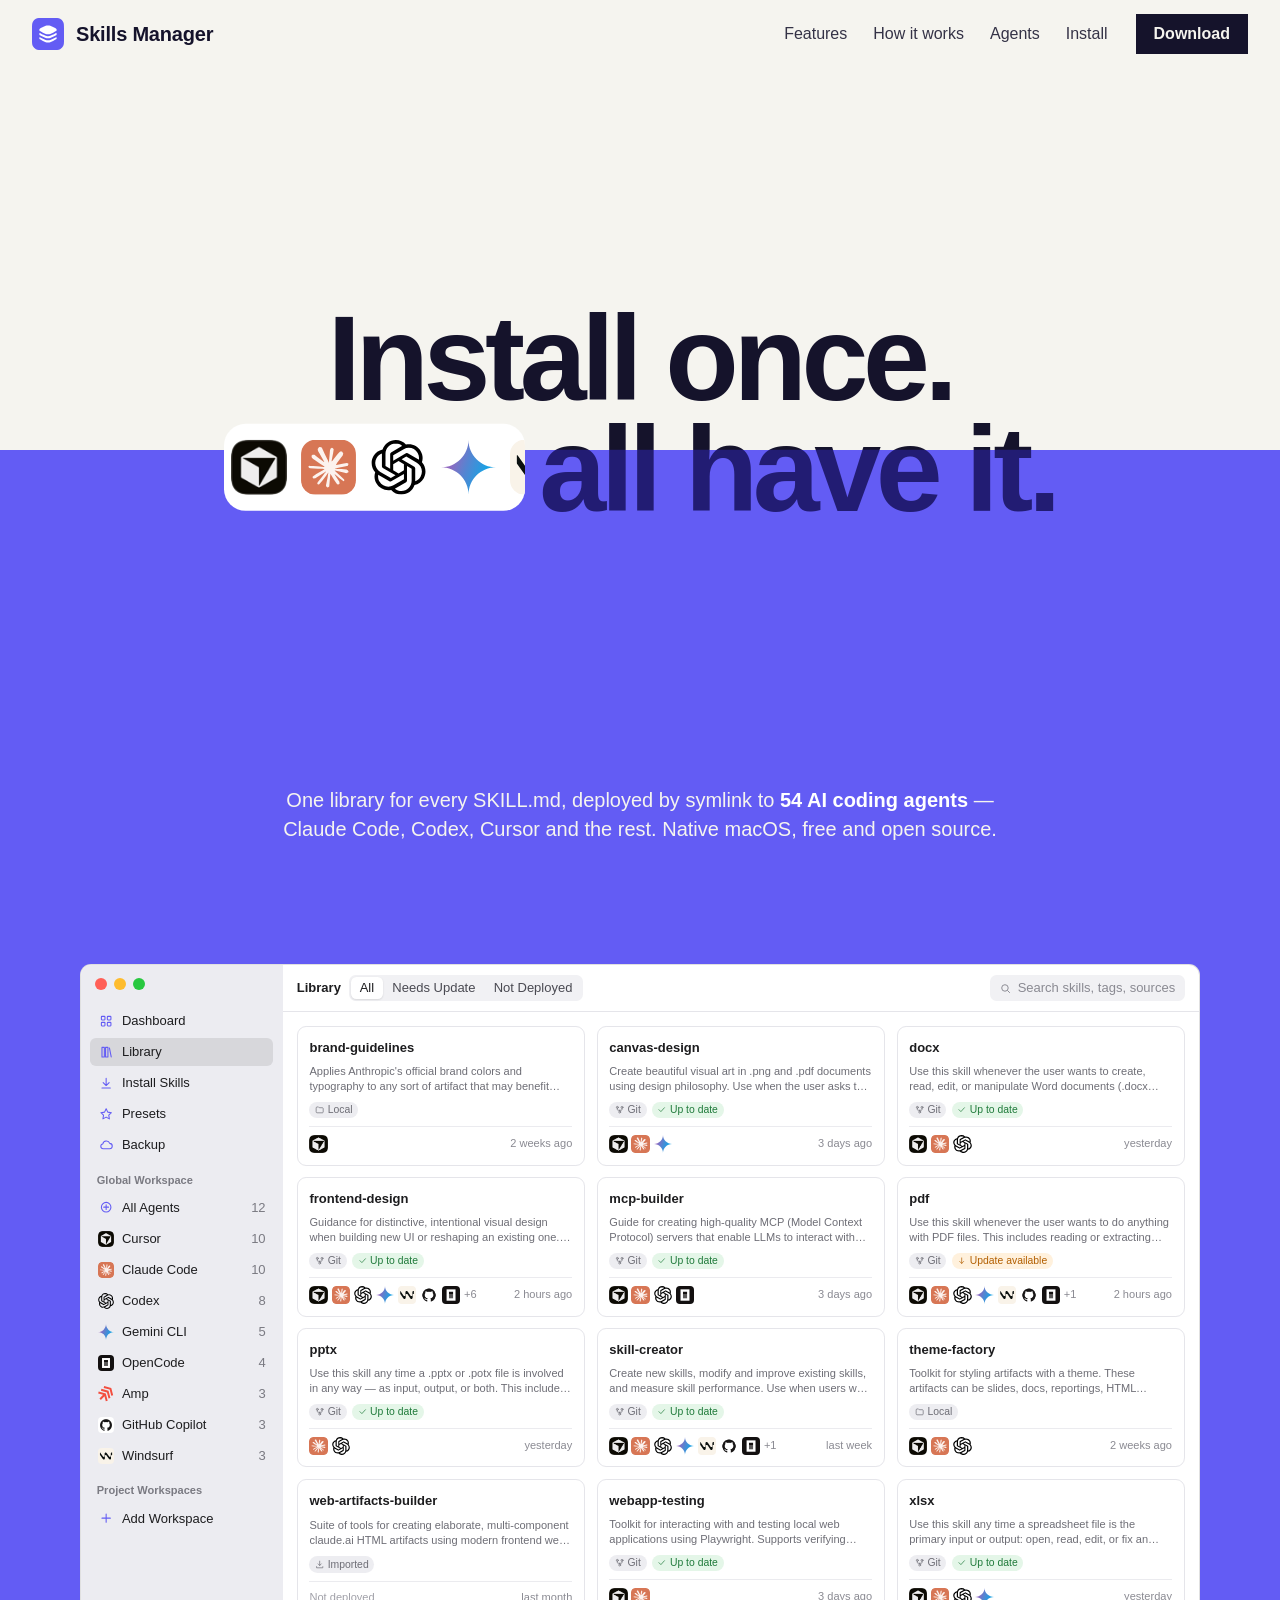
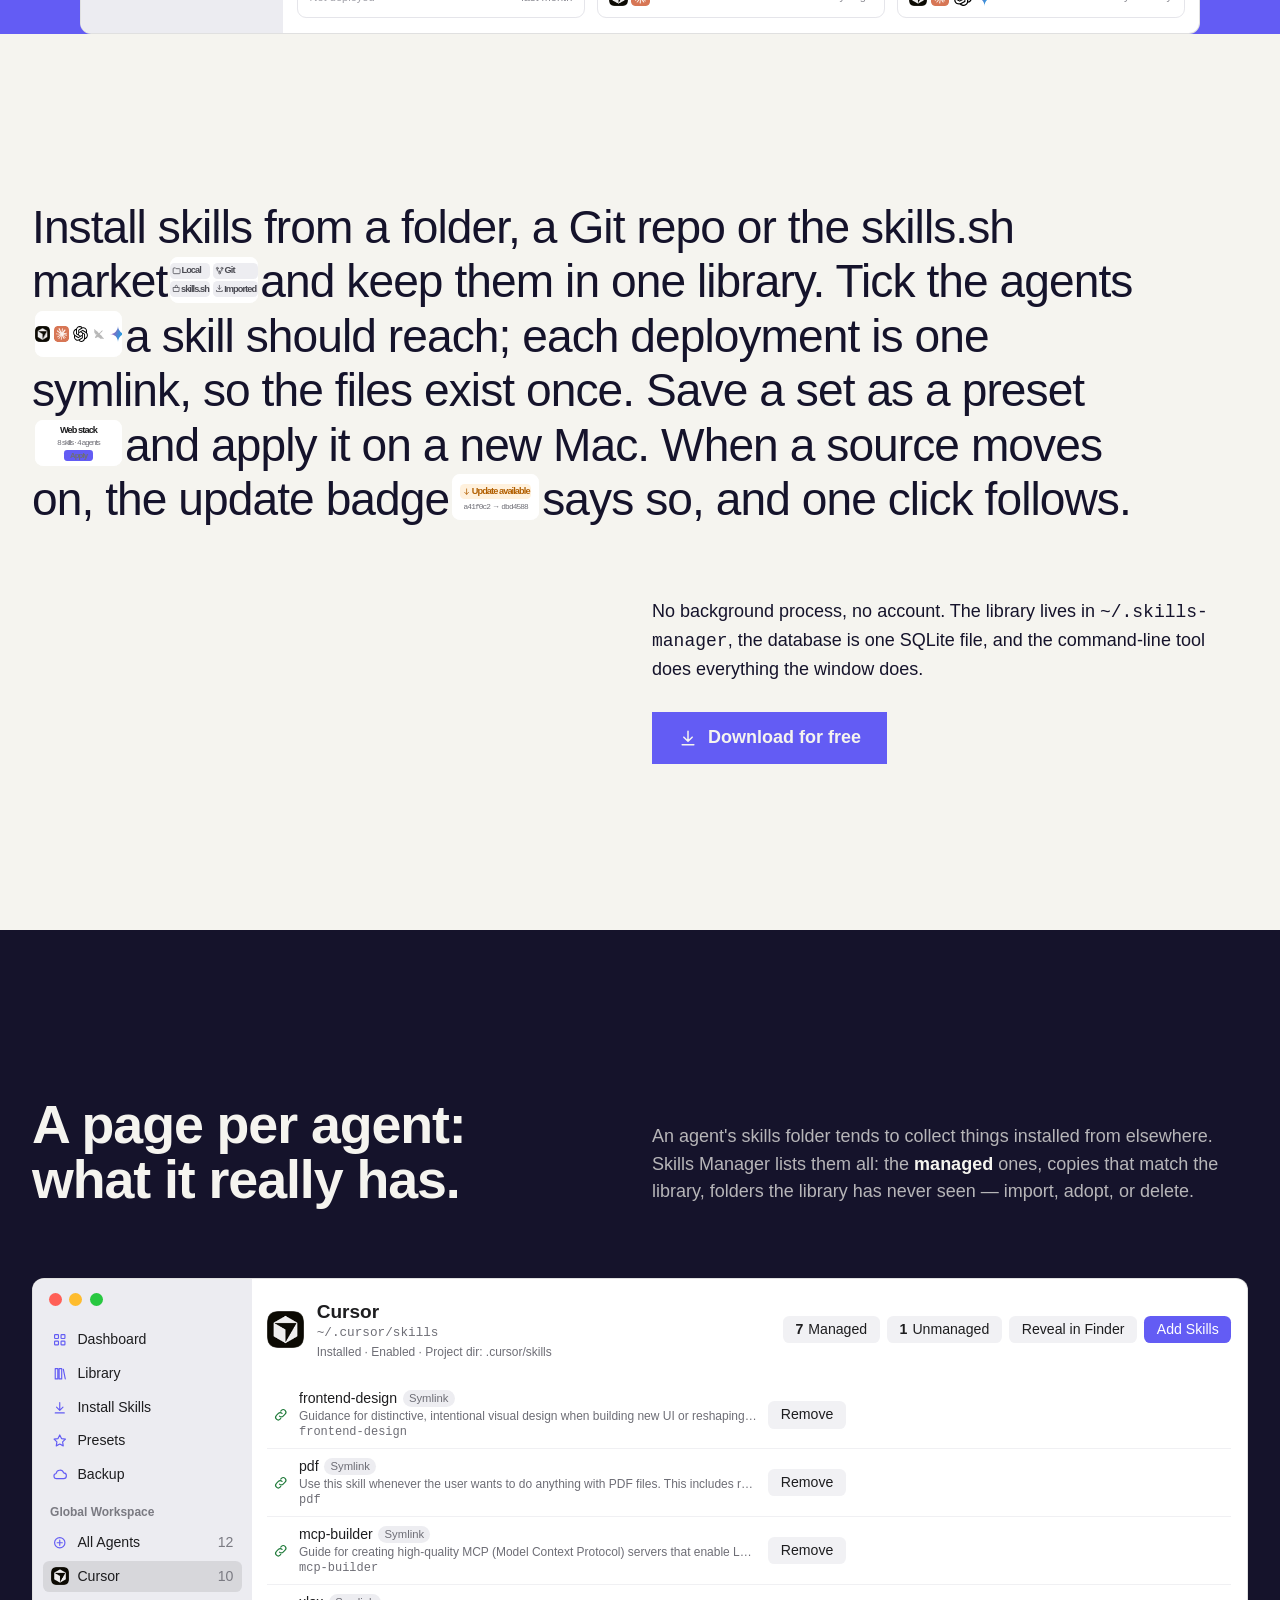
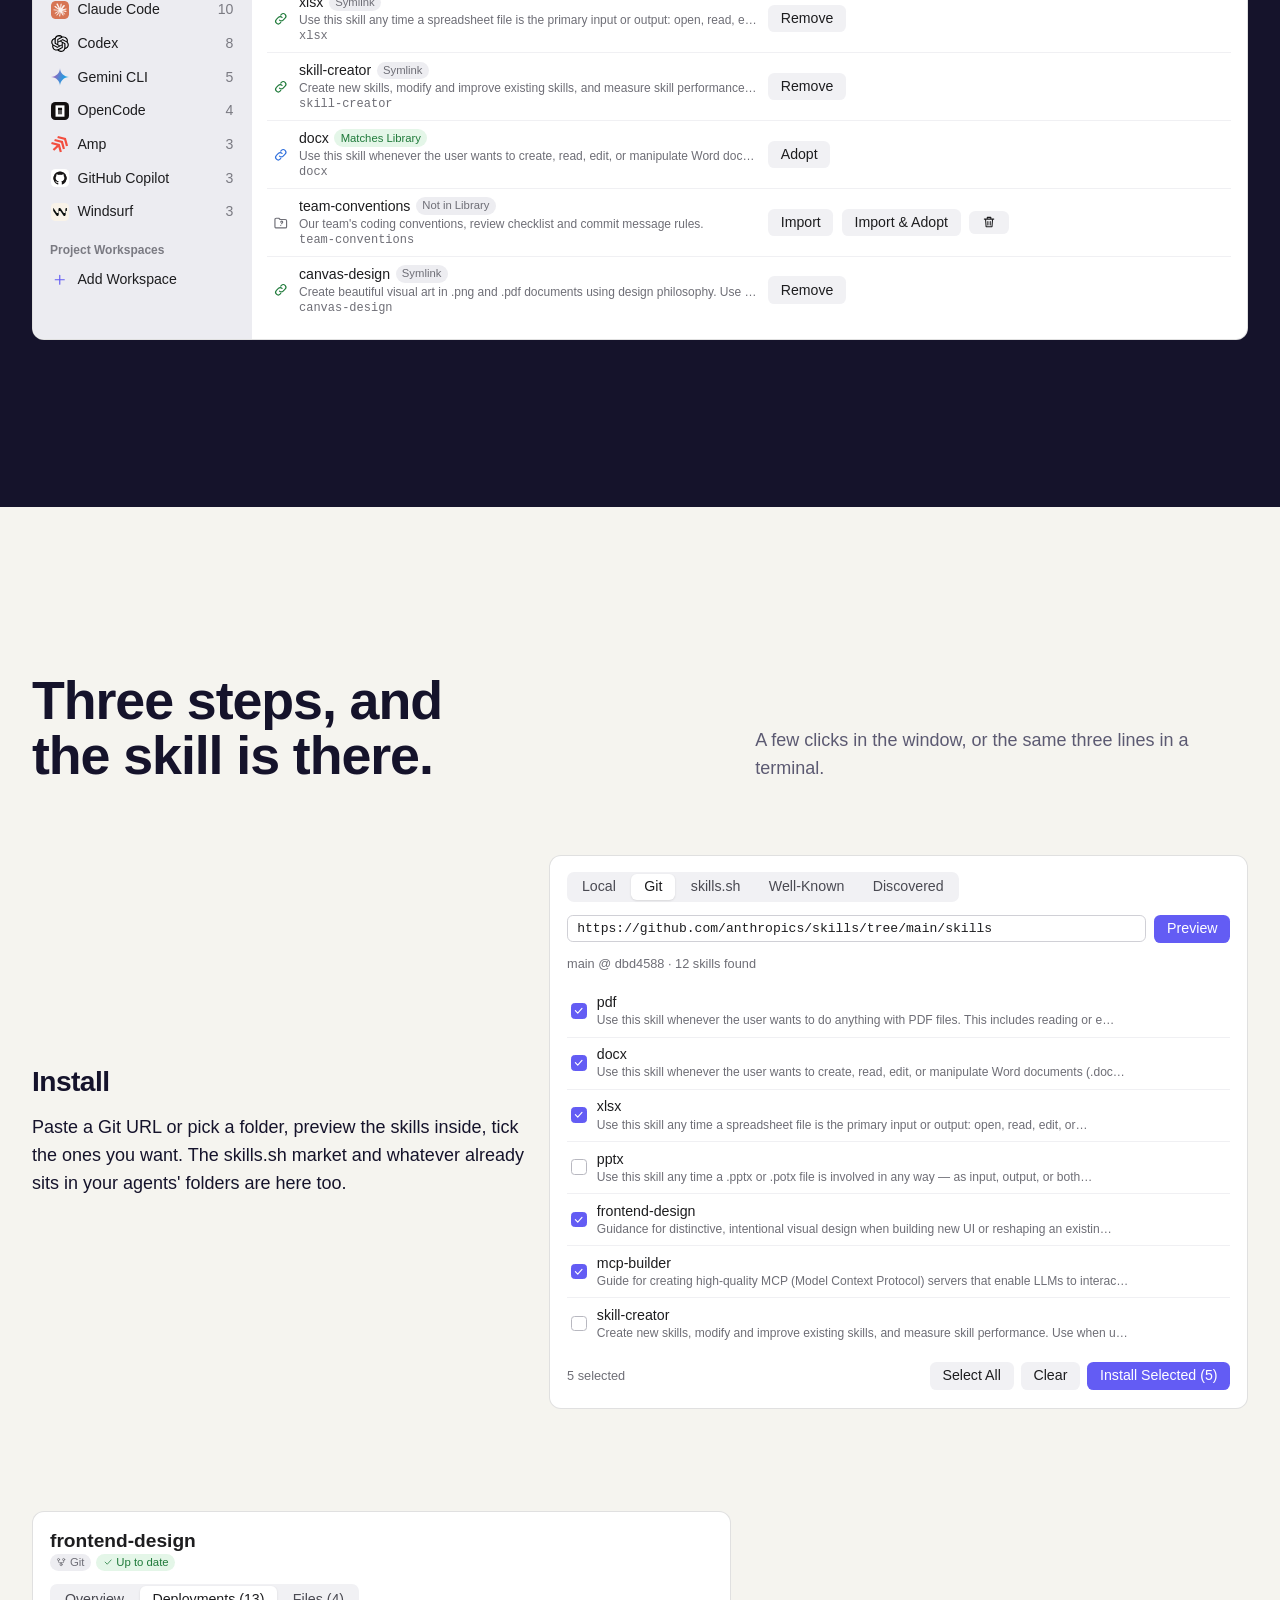
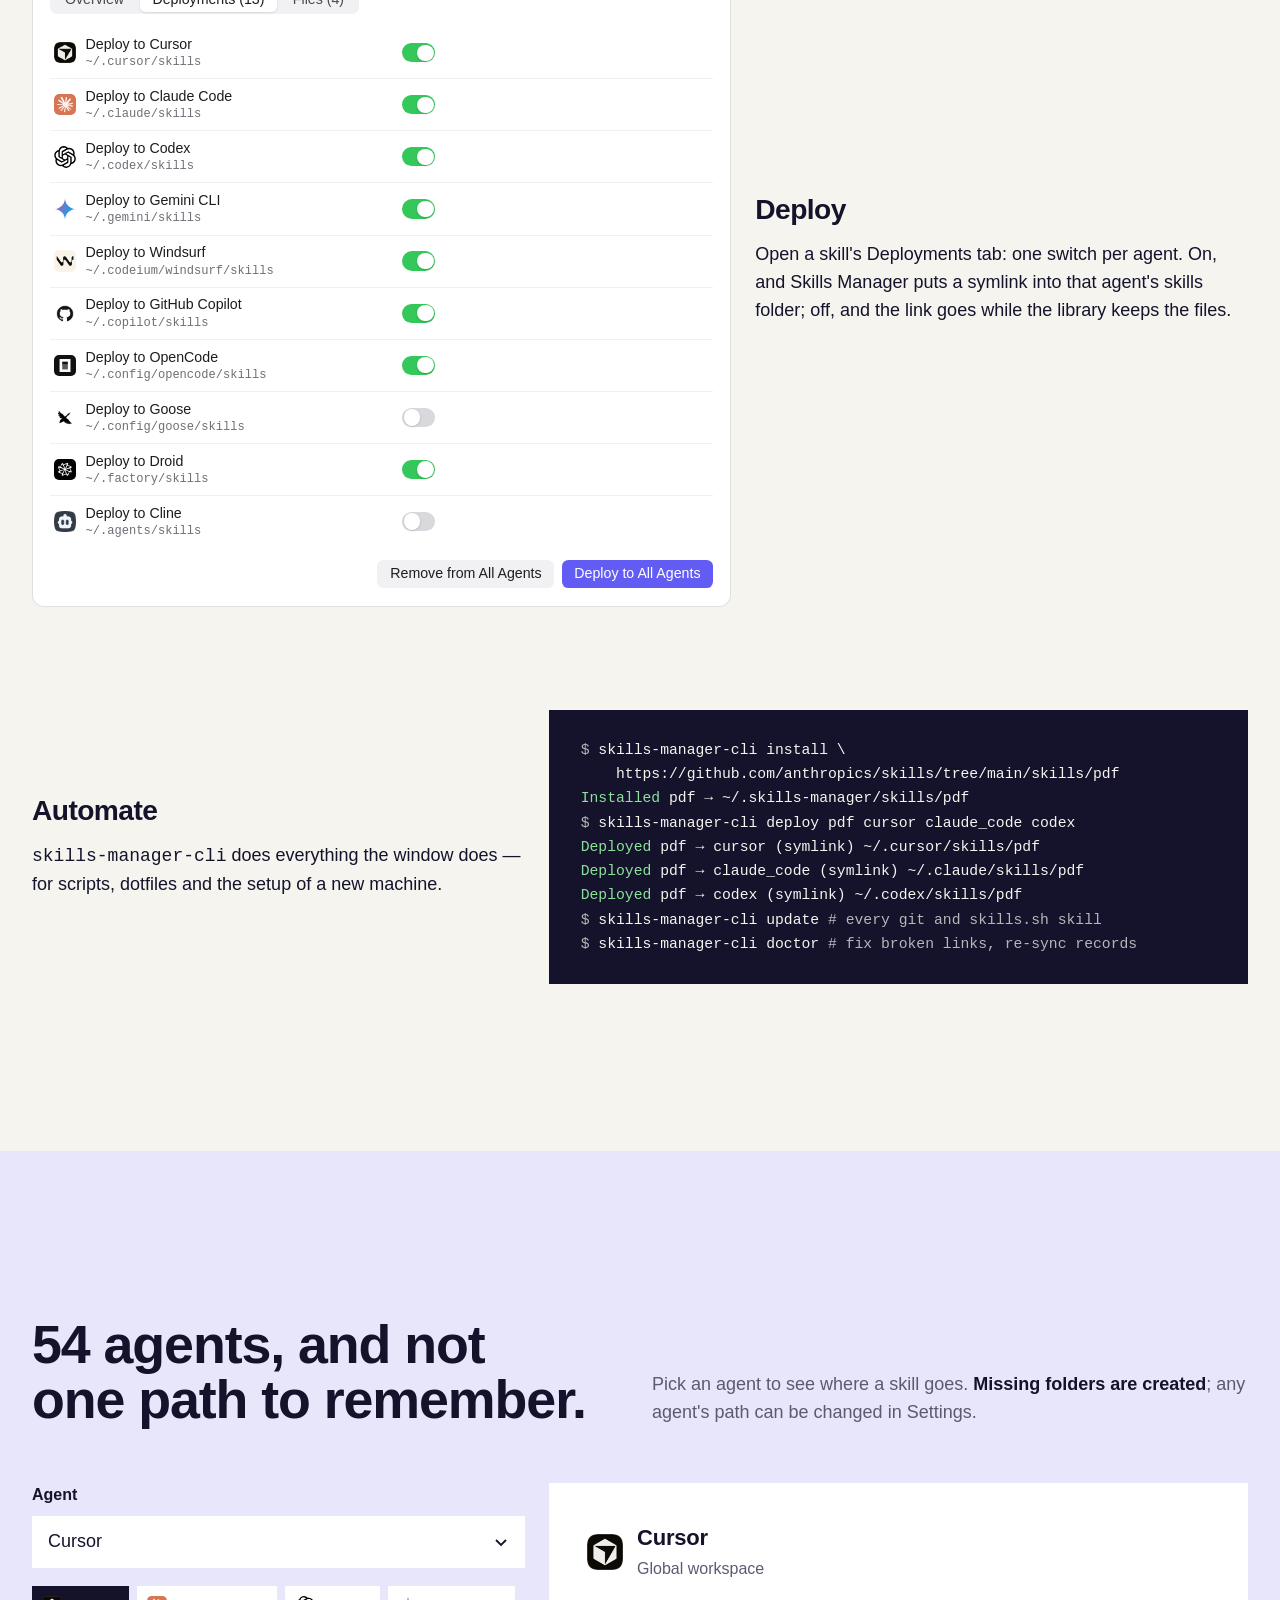
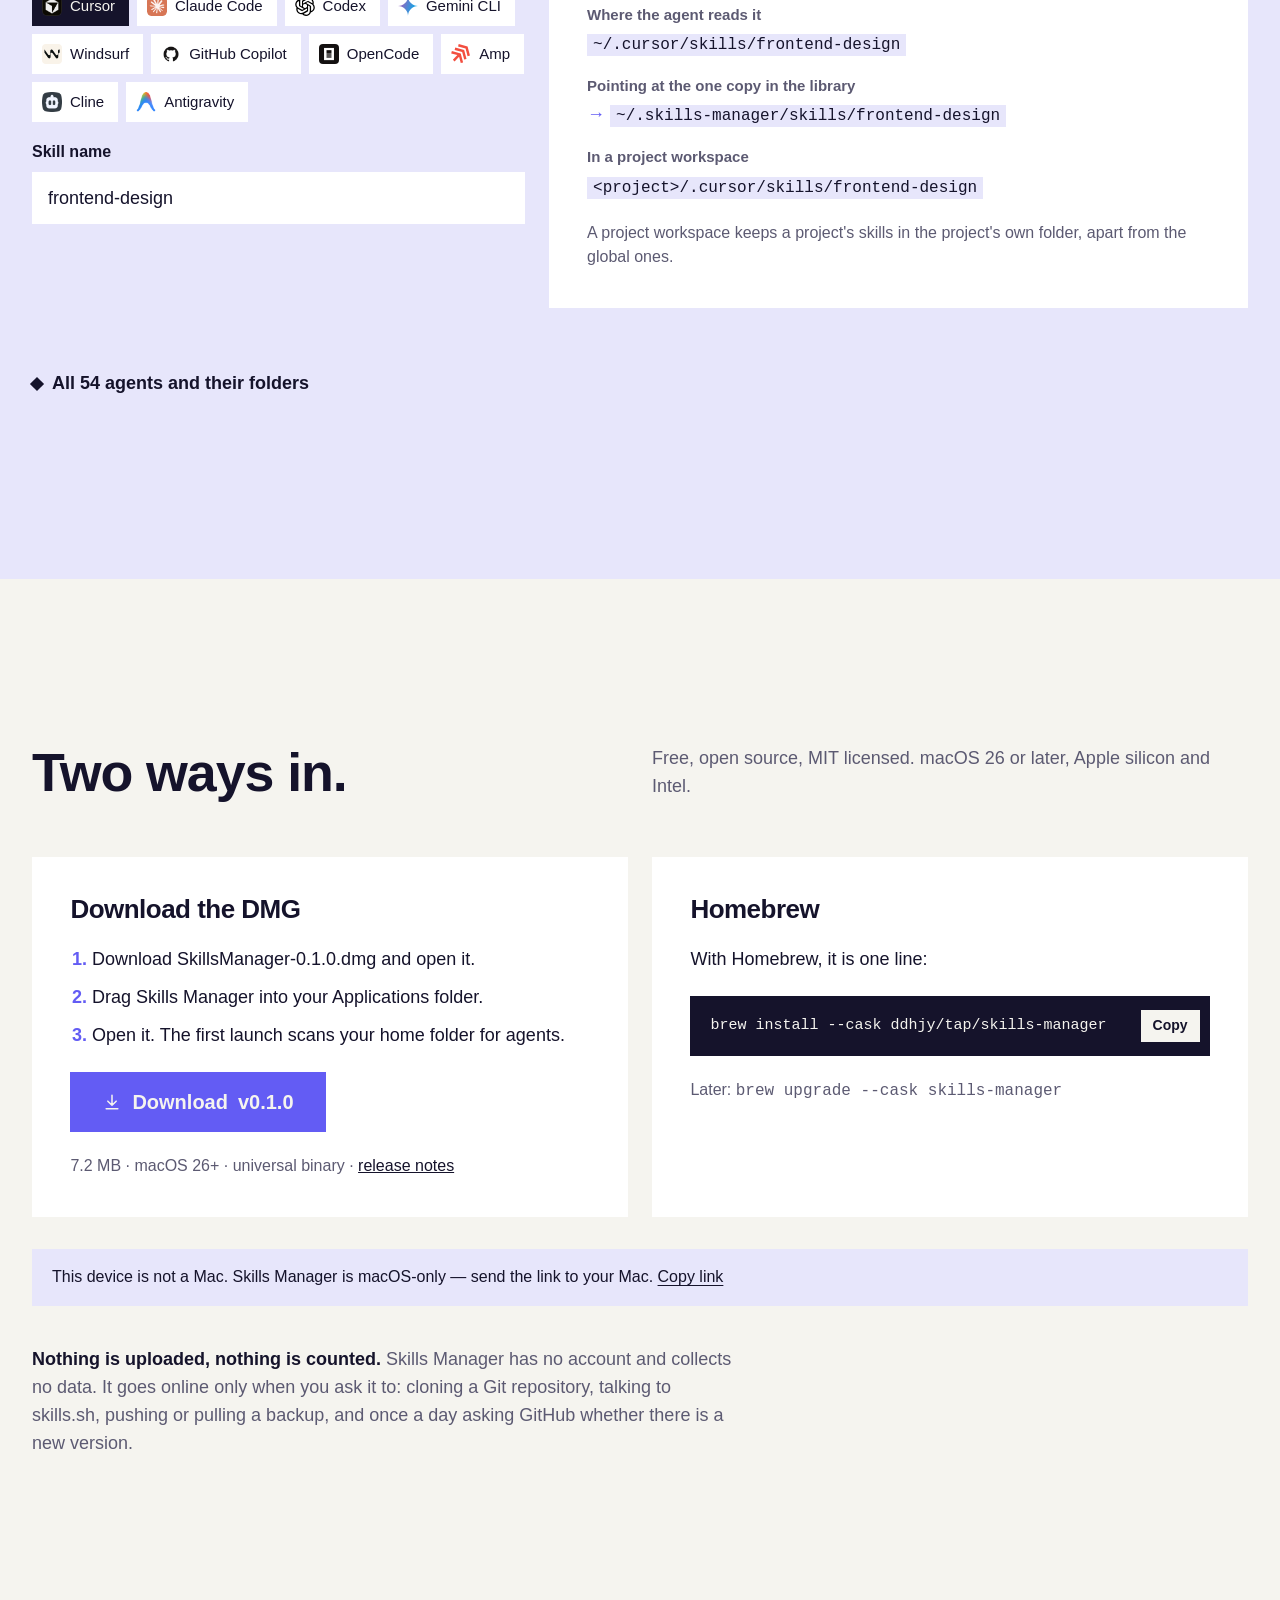
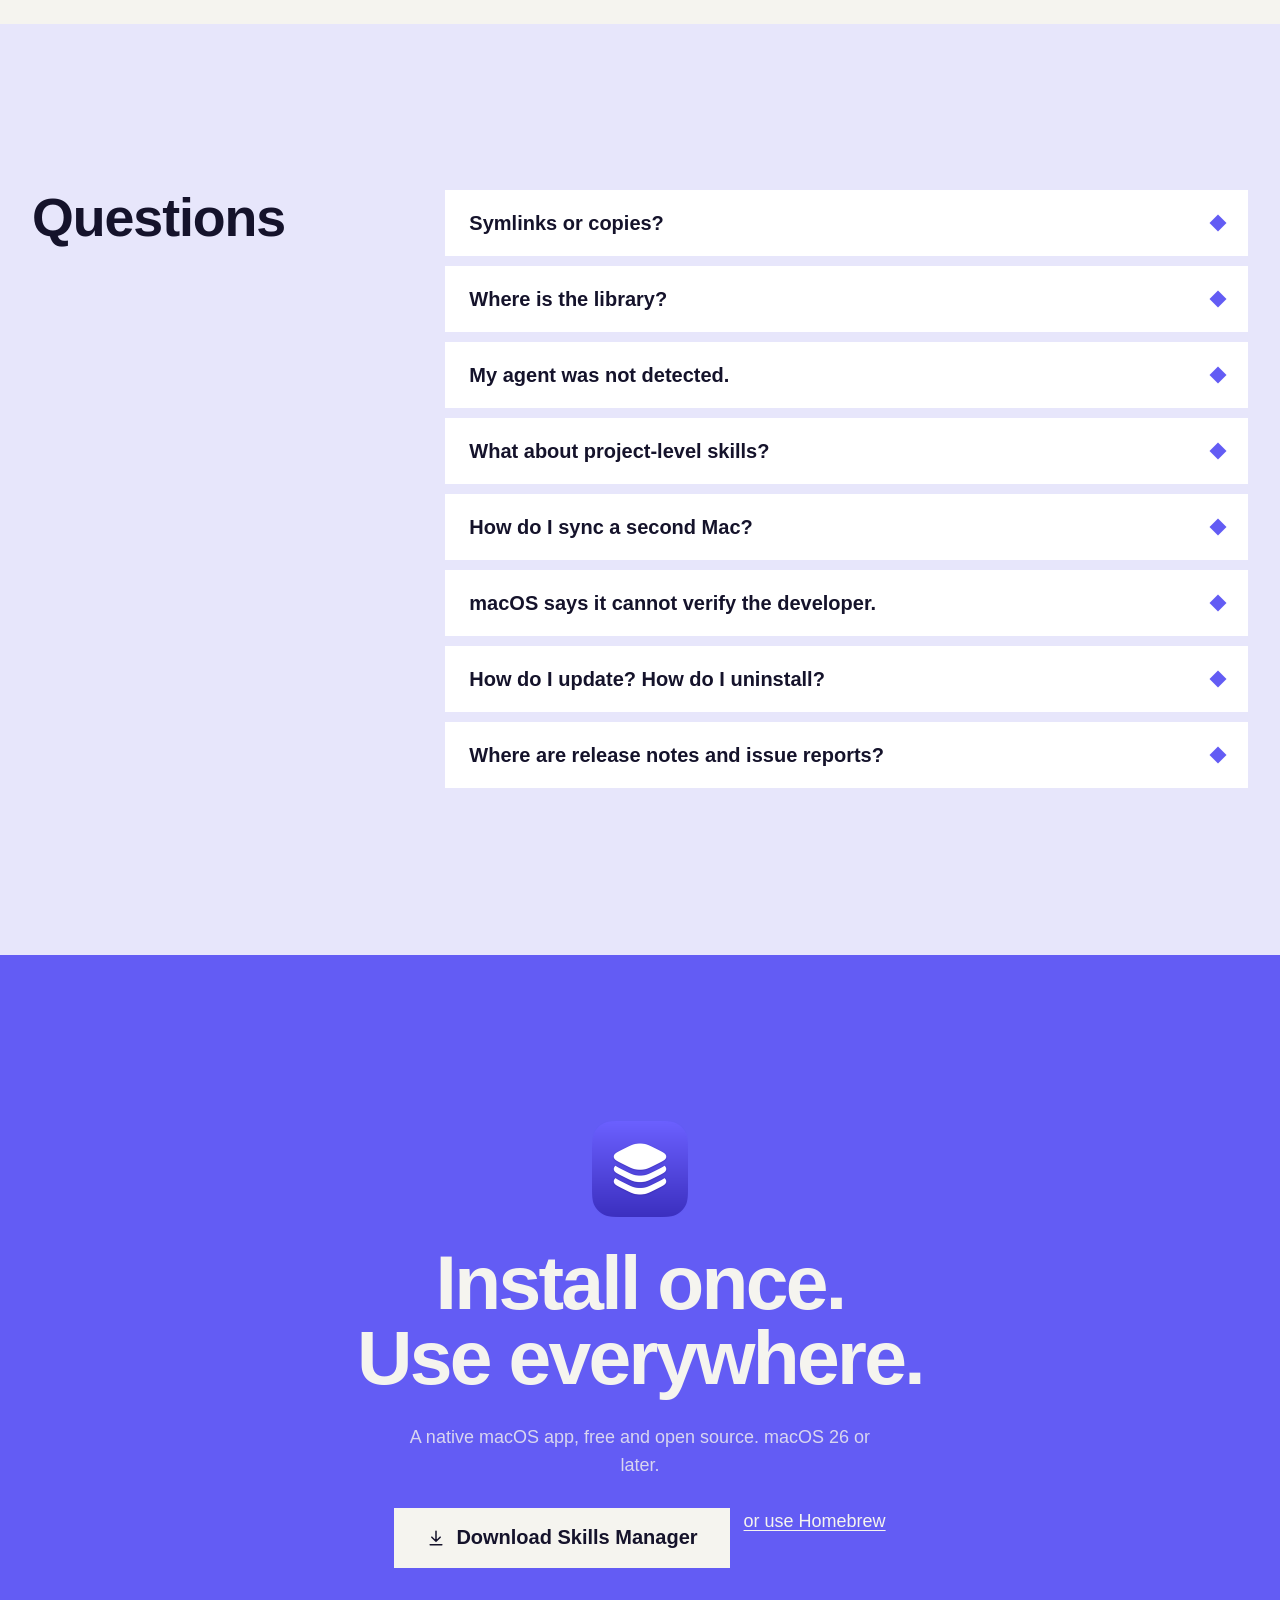
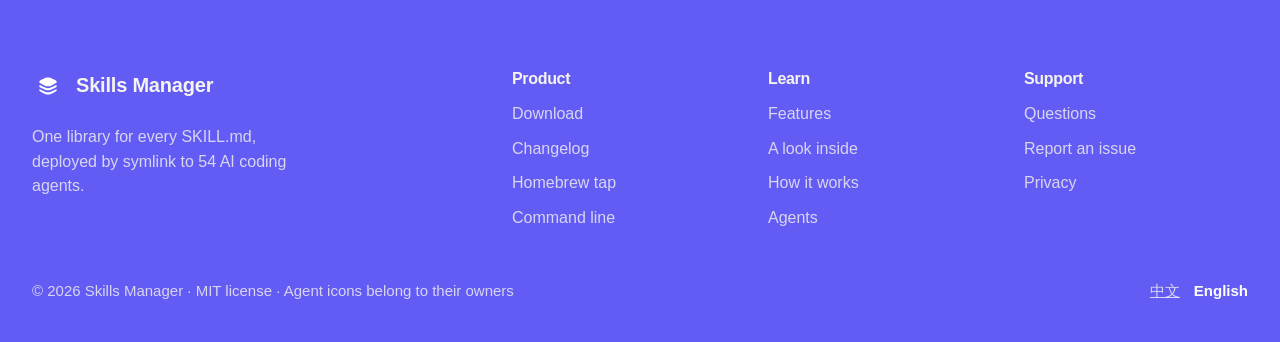
==== en/index.html @ 4b0d8d17 "site: f3d9142b9364 (workflow_run)" ====
<!doctype html>
<html lang="en" class="no-js">
<head>
<meta charset="utf-8">
<meta name="viewport" content="width=device-width, initial-scale=1, viewport-fit=cover">
<title>Skills Manager — Install a skill once, every agent has it · macOS</title>
<meta name="description" content="Skills Manager is a native macOS app that keeps your AI coding agents&#x27; skills (SKILL.md folders) in one library and deploys them by symlink to 54 agents: Claude Code, Codex, Cursor, Gemini CLI and more. Free and open source.">
<meta name="color-scheme" content="light">
<meta name="theme-color" content="#f5f4ef">
<meta name="application-name" content="Skills Manager">
<meta name="apple-mobile-web-app-title" content="Skills Manager">

<link rel="canonical" href="https://skillsmanager.suixinapp.com/en/">
<link rel="alternate" hreflang="zh-Hans" href="https://skillsmanager.suixinapp.com/">
<link rel="alternate" hreflang="en" href="https://skillsmanager.suixinapp.com/en/">
<link rel="alternate" hreflang="x-default" href="https://skillsmanager.suixinapp.com/">

<meta property="og:type" content="website">
<meta property="og:site_name" content="Skills Manager">
<meta property="og:locale" content="en_US">
<meta property="og:locale:alternate" content="zh_CN">
<meta property="og:title" content="Skills Manager — Install a skill once, every agent has it">
<meta property="og:description" content="One library for every SKILL.md, deployed by symlink to 54 AI coding agents. Native macOS, free and open source.">
<meta property="og:url" content="https://skillsmanager.suixinapp.com/en/">
<meta property="og:image" content="https://skillsmanager.suixinapp.com/assets/img/og-en.png">
<meta property="og:image:width" content="1200">
<meta property="og:image:height" content="630">
<meta property="og:image:alt" content="Skills Manager: the headline “Install once. All have it.” across a paper field and a violet field, with a row of agent icons set into the sentence">
<meta name="twitter:card" content="summary_large_image">
<meta name="twitter:title" content="Skills Manager — Install a skill once, every agent has it">
<meta name="twitter:description" content="One library for every SKILL.md, deployed by symlink to 54 AI coding agents. Native macOS, free and open source.">
<meta name="twitter:image" content="https://skillsmanager.suixinapp.com/assets/img/og-en.png">

<link rel="icon" href="../assets/img/favicon.svg" type="image/svg+xml">
<link rel="icon" href="../assets/img/favicon-32.png" type="image/png" sizes="32x32">
<link rel="apple-touch-icon" href="../assets/img/apple-touch-icon.png">
<link rel="manifest" href="../site.webmanifest">

<link rel="preload" href="../assets/img/brand.svg" as="image" type="image/svg+xml">
<link rel="preconnect" href="https://api.github.com" crossorigin>
<link rel="stylesheet" href="../assets/site.css">
<script src="../assets/lang.js"></script>
<script src="../assets/site.js" defer></script>
<script type="application/ld+json">
{
  "@context": "https://schema.org",
  "@type": "SoftwareApplication",
  "name": "Skills Manager",
  "operatingSystem": "macOS 26",
  "applicationCategory": "DeveloperApplication",
  "description": "A native macOS app that keeps AI coding agents' skills (SKILL.md folders) in one library and deploys them by symlink to 54 agents, including Claude Code, Codex, Cursor and Gemini CLI.",
  "softwareVersion": "0.1.0",
  "downloadUrl": "https://github.com/ddhjy/skills-manager-releases/releases/latest",
  "releaseNotes": "https://github.com/ddhjy/skills-manager-releases/releases",
  "offers": {
    "@type": "Offer",
    "price": "0",
    "priceCurrency": "USD"
  },
  "inLanguage": [
    "zh-Hans",
    "en"
  ],
  "image": "https://skillsmanager.suixinapp.com/assets/img/icon-512.png",
  "url": "https://skillsmanager.suixinapp.com/en/"
}
</script>
</head>
<body>
<a class="skip" href="#main">Skip to content</a>

<header class="site-header">
  <div class="container nav-bar">
    <a class="brand" href="./" aria-label="Skills Manager home">
      <img src="../assets/img/brand.svg" width="32" height="32" alt="" decoding="async">
      <span>Skills Manager</span>
    </a>
    <nav class="nav-links" id="nav" aria-label="Page navigation">
      <a href="#features">Features</a><a href="#how">How it works</a><a href="#agents">Agents</a><a href="#install">Install</a>
    </nav>
    <div class="nav-actions">
      <a class="btn btn-sm" href="#install">Download</a>
      <button class="nav-toggle" type="button" aria-expanded="false" aria-controls="nav" aria-label="Open menu">Menu</button>
    </div>
  </div>
</header>

<main id="main">
<section class="hero" aria-labelledby="hero-title">
  <div class="field field-top" data-field="paper"></div>
  <div class="field field-bottom" data-field="violet"></div>
  <div class="hero-title">
    <h1 id="hero-title"><span class="line">Install once.</span><span class="line"><span class="slot" role="img" aria-label="Your agents"><span class="marquee" aria-hidden="true"><span class="track"><span class="tile"><img src="../assets/img/agents/cursor.png" alt="" loading="lazy" decoding="async"></span><span class="tile"><img src="../assets/img/agents/claude_code.svg" alt="" loading="lazy" decoding="async"></span><span class="tile"><img src="../assets/img/agents/codex.svg" alt="" loading="lazy" decoding="async"></span><span class="tile"><img src="../assets/img/agents/gemini_cli.svg" alt="" loading="lazy" decoding="async"></span><span class="tile"><img src="../assets/img/agents/windsurf.svg" alt="" loading="lazy" decoding="async"></span><span class="tile"><img src="../assets/img/agents/github_copilot.png" alt="" loading="lazy" decoding="async"></span><span class="tile"><img src="../assets/img/agents/opencode.png" alt="" loading="lazy" decoding="async"></span><span class="tile"><img src="../assets/img/agents/amp.svg" alt="" loading="lazy" decoding="async"></span><span class="tile"><img src="../assets/img/agents/cline.png" alt="" loading="lazy" decoding="async"></span><span class="tile"><img src="../assets/img/agents/antigravity.png" alt="" loading="lazy" decoding="async"></span><span class="tile"><img src="../assets/img/agents/kilo_code.svg" alt="" loading="lazy" decoding="async"></span><span class="tile"><img src="../assets/img/agents/roo_code.svg" alt="" loading="lazy" decoding="async"></span><span class="tile"><img src="../assets/img/agents/goose.png" alt="" loading="lazy" decoding="async"></span><span class="tile"><img src="../assets/img/agents/droid.svg" alt="" loading="lazy" decoding="async"></span><span class="tile"><img src="../assets/img/agents/warp.svg" alt="" loading="lazy" decoding="async"></span><span class="tile"><img src="../assets/img/agents/trae.svg" alt="" loading="lazy" decoding="async"></span><span class="tile"><img src="../assets/img/agents/kiro.svg" alt="" loading="lazy" decoding="async"></span><span class="tile"><img src="../assets/img/agents/qwen_code.png" alt="" loading="lazy" decoding="async"></span><span class="tile"><img src="../assets/img/agents/zencoder.png" alt="" loading="lazy" decoding="async"></span><span class="tile"><img src="../assets/img/agents/augment.svg" alt="" loading="lazy" decoding="async"></span><span class="tile"><img src="../assets/img/agents/continue.png" alt="" loading="lazy" decoding="async"></span><span class="tile"><img src="../assets/img/agents/junie.png" alt="" loading="lazy" decoding="async"></span><span class="tile"><img src="../assets/img/agents/openhands.png" alt="" loading="lazy" decoding="async"></span><span class="tile"><img src="../assets/img/agents/crush.png" alt="" loading="lazy" decoding="async"></span></span><span class="track"><span class="tile"><img src="../assets/img/agents/cursor.png" alt="" loading="lazy" decoding="async"></span><span class="tile"><img src="../assets/img/agents/claude_code.svg" alt="" loading="lazy" decoding="async"></span><span class="tile"><img src="../assets/img/agents/codex.svg" alt="" loading="lazy" decoding="async"></span><span class="tile"><img src="../assets/img/agents/gemini_cli.svg" alt="" loading="lazy" decoding="async"></span><span class="tile"><img src="../assets/img/agents/windsurf.svg" alt="" loading="lazy" decoding="async"></span><span class="tile"><img src="../assets/img/agents/github_copilot.png" alt="" loading="lazy" decoding="async"></span><span class="tile"><img src="../assets/img/agents/opencode.png" alt="" loading="lazy" decoding="async"></span><span class="tile"><img src="../assets/img/agents/amp.svg" alt="" loading="lazy" decoding="async"></span><span class="tile"><img src="../assets/img/agents/cline.png" alt="" loading="lazy" decoding="async"></span><span class="tile"><img src="../assets/img/agents/antigravity.png" alt="" loading="lazy" decoding="async"></span><span class="tile"><img src="../assets/img/agents/kilo_code.svg" alt="" loading="lazy" decoding="async"></span><span class="tile"><img src="../assets/img/agents/roo_code.svg" alt="" loading="lazy" decoding="async"></span><span class="tile"><img src="../assets/img/agents/goose.png" alt="" loading="lazy" decoding="async"></span><span class="tile"><img src="../assets/img/agents/droid.svg" alt="" loading="lazy" decoding="async"></span><span class="tile"><img src="../assets/img/agents/warp.svg" alt="" loading="lazy" decoding="async"></span><span class="tile"><img src="../assets/img/agents/trae.svg" alt="" loading="lazy" decoding="async"></span><span class="tile"><img src="../assets/img/agents/kiro.svg" alt="" loading="lazy" decoding="async"></span><span class="tile"><img src="../assets/img/agents/qwen_code.png" alt="" loading="lazy" decoding="async"></span><span class="tile"><img src="../assets/img/agents/zencoder.png" alt="" loading="lazy" decoding="async"></span><span class="tile"><img src="../assets/img/agents/augment.svg" alt="" loading="lazy" decoding="async"></span><span class="tile"><img src="../assets/img/agents/continue.png" alt="" loading="lazy" decoding="async"></span><span class="tile"><img src="../assets/img/agents/junie.png" alt="" loading="lazy" decoding="async"></span><span class="tile"><img src="../assets/img/agents/openhands.png" alt="" loading="lazy" decoding="async"></span><span class="tile"><img src="../assets/img/agents/crush.png" alt="" loading="lazy" decoding="async"></span></span></span></span>all have it.</span></h1>
  </div>
  <p class="hero-sub">One library for every SKILL.md, deployed by symlink to <strong>54 AI coding agents</strong> — Claude Code, Codex, Cursor and the rest. Native macOS, free and open source.</p>
</section>

<div class="stage" data-field="violet">
  <figure class="beat reveal"><div class="ui"><div class="win" data-ui role="img" aria-label="The Skills Manager main window: Dashboard, Library, Install, Presets, Backup and each agent down the left; skill cards on the right, each saying where the skill came from and which agents it is deployed to"><div class="side"><div class="lights"><i></i><i></i><i></i></div><div class="row"><span class="sym"><svg viewBox="0 0 24 24" aria-hidden="true"><rect x="4" y="4" width="6" height="6" rx="1"/><rect x="14" y="4" width="6" height="6" rx="1"/><rect x="4" y="14" width="6" height="6" rx="1"/><rect x="14" y="14" width="6" height="6" rx="1"/></svg></span>Dashboard</div><div class="row sel"><span class="sym"><svg viewBox="0 0 24 24" aria-hidden="true"><path d="M5 4h4v16H5zM11 4h4v16h-4zM17.5 5l3 15"/></svg></span>Library</div><div class="row"><span class="sym"><svg viewBox="0 0 24 24" aria-hidden="true"><path d="M12 4v12m-5-5 5 5 5-5M5 20h14"/></svg></span>Install Skills</div><div class="row"><span class="sym"><svg viewBox="0 0 24 24" aria-hidden="true"><path d="m12 3 2.7 5.6 6.1.9-4.4 4.3 1 6.1L12 17l-5.4 2.9 1-6.1-4.4-4.3 6.1-.9z"/></svg></span>Presets</div><div class="row"><span class="sym"><svg viewBox="0 0 24 24" aria-hidden="true"><path d="M7 18a4 4 0 0 1-.6-7.95A6 6 0 0 1 18 9a4.5 4.5 0 0 1-.5 9z"/></svg></span>Backup</div><div class="side-head">Global Workspace</div><div class="row"><span class="sym"><svg viewBox="0 0 24 24" aria-hidden="true"><circle cx="12" cy="12" r="8"/><path d="M8 12h8M12 8v8"/></svg></span>All Agents<span class="n">12</span></div><div class="row"><img src="../assets/img/agents/cursor.png" alt="" loading="lazy" decoding="async">Cursor<span class="n">10</span></div><div class="row"><img src="../assets/img/agents/claude_code.svg" alt="" loading="lazy" decoding="async">Claude Code<span class="n">10</span></div><div class="row"><img src="../assets/img/agents/codex.svg" alt="" loading="lazy" decoding="async">Codex<span class="n">8</span></div><div class="row"><img src="../assets/img/agents/gemini_cli.svg" alt="" loading="lazy" decoding="async">Gemini CLI<span class="n">5</span></div><div class="row"><img src="../assets/img/agents/opencode.png" alt="" loading="lazy" decoding="async">OpenCode<span class="n">4</span></div><div class="row"><img src="../assets/img/agents/amp.svg" alt="" loading="lazy" decoding="async">Amp<span class="n">3</span></div><div class="row"><img src="../assets/img/agents/github_copilot.png" alt="" loading="lazy" decoding="async">GitHub Copilot<span class="n">3</span></div><div class="row"><img src="../assets/img/agents/windsurf.svg" alt="" loading="lazy" decoding="async">Windsurf<span class="n">3</span></div><div class="side-head">Project Workspaces</div><div class="row"><span class="sym"><svg viewBox="0 0 24 24" aria-hidden="true"><path d="M12 5v14M5 12h14"/></svg></span>Add Workspace</div></div><div class="main"><div class="toolbar"><span class="title">Library</span><span class="seg"><span class=on>All</span><span>Needs Update</span><span>Not Deployed</span></span><span class="search"><svg viewBox="0 0 24 24" aria-hidden="true"><circle cx="11" cy="11" r="6"/><path d="m20 20-4.5-4.5"/></svg>Search skills, tags, sources</span></div><div class="content"><div class="cards"><div class="card"><div class="name">brand-guidelines</div><div class="desc">Applies Anthropic&#x27;s official brand colors and typography to any sort of artifact that may benefit from having Anthropic&#x27;s look-and-feel.</div><div class="badges"><span class="badge"><svg viewBox="0 0 24 24" aria-hidden="true"><path d="M3 7a2 2 0 0 1 2-2h4l2 2h8a2 2 0 0 1 2 2v9a2 2 0 0 1-2 2H5a2 2 0 0 1-2-2z"/></svg>Local</span></div><div class="hr"></div><div class="deployed"><img src="../assets/img/agents/cursor.png" alt="" loading="lazy" decoding="async"><span class="when">2 weeks ago</span></div></div><div class="card"><div class="name">canvas-design</div><div class="desc">Create beautiful visual art in .png and .pdf documents using design philosophy. Use when the user asks to create a poster, piece of art, design, or other static piece.</div><div class="badges"><span class="badge"><svg viewBox="0 0 24 24" aria-hidden="true"><circle cx="6" cy="6" r="2.5"/><circle cx="18" cy="6" r="2.5"/><circle cx="12" cy="18" r="2.5"/><path d="M6 8.5v3a2 2 0 0 0 2 2h8a2 2 0 0 0 2-2v-3M12 13.5v2"/></svg>Git</span><span class="badge ok"><svg viewBox="0 0 24 24" aria-hidden="true"><path d="m5 12 5 5 9-10"/></svg>Up to date</span></div><div class="hr"></div><div class="deployed"><img src="../assets/img/agents/cursor.png" alt="" loading="lazy" decoding="async"><img src="../assets/img/agents/claude_code.svg" alt="" loading="lazy" decoding="async"><img src="../assets/img/agents/gemini_cli.svg" alt="" loading="lazy" decoding="async"><span class="when">3 days ago</span></div></div><div class="card"><div class="name">docx</div><div class="desc">Use this skill whenever the user wants to create, read, edit, or manipulate Word documents (.docx files) or Word templates (.dotx files).</div><div class="badges"><span class="badge"><svg viewBox="0 0 24 24" aria-hidden="true"><circle cx="6" cy="6" r="2.5"/><circle cx="18" cy="6" r="2.5"/><circle cx="12" cy="18" r="2.5"/><path d="M6 8.5v3a2 2 0 0 0 2 2h8a2 2 0 0 0 2-2v-3M12 13.5v2"/></svg>Git</span><span class="badge ok"><svg viewBox="0 0 24 24" aria-hidden="true"><path d="m5 12 5 5 9-10"/></svg>Up to date</span></div><div class="hr"></div><div class="deployed"><img src="../assets/img/agents/cursor.png" alt="" loading="lazy" decoding="async"><img src="../assets/img/agents/claude_code.svg" alt="" loading="lazy" decoding="async"><img src="../assets/img/agents/codex.svg" alt="" loading="lazy" decoding="async"><span class="when">yesterday</span></div></div><div class="card"><div class="name">frontend-design</div><div class="desc">Guidance for distinctive, intentional visual design when building new UI or reshaping an existing one. Helps with aesthetic direction, typography, and making choices that don&#x27;t read as templated defaults.</div><div class="badges"><span class="badge"><svg viewBox="0 0 24 24" aria-hidden="true"><circle cx="6" cy="6" r="2.5"/><circle cx="18" cy="6" r="2.5"/><circle cx="12" cy="18" r="2.5"/><path d="M6 8.5v3a2 2 0 0 0 2 2h8a2 2 0 0 0 2-2v-3M12 13.5v2"/></svg>Git</span><span class="badge ok"><svg viewBox="0 0 24 24" aria-hidden="true"><path d="m5 12 5 5 9-10"/></svg>Up to date</span></div><div class="hr"></div><div class="deployed"><img src="../assets/img/agents/cursor.png" alt="" loading="lazy" decoding="async"><img src="../assets/img/agents/claude_code.svg" alt="" loading="lazy" decoding="async"><img src="../assets/img/agents/codex.svg" alt="" loading="lazy" decoding="async"><img src="../assets/img/agents/gemini_cli.svg" alt="" loading="lazy" decoding="async"><img src="../assets/img/agents/windsurf.svg" alt="" loading="lazy" decoding="async"><img src="../assets/img/agents/github_copilot.png" alt="" loading="lazy" decoding="async"><img src="../assets/img/agents/opencode.png" alt="" loading="lazy" decoding="async"><span class="more">+6</span><span class="when">2 hours ago</span></div></div><div class="card"><div class="name">mcp-builder</div><div class="desc">Guide for creating high-quality MCP (Model Context Protocol) servers that enable LLMs to interact with external services through well-designed tools.</div><div class="badges"><span class="badge"><svg viewBox="0 0 24 24" aria-hidden="true"><circle cx="6" cy="6" r="2.5"/><circle cx="18" cy="6" r="2.5"/><circle cx="12" cy="18" r="2.5"/><path d="M6 8.5v3a2 2 0 0 0 2 2h8a2 2 0 0 0 2-2v-3M12 13.5v2"/></svg>Git</span><span class="badge ok"><svg viewBox="0 0 24 24" aria-hidden="true"><path d="m5 12 5 5 9-10"/></svg>Up to date</span></div><div class="hr"></div><div class="deployed"><img src="../assets/img/agents/cursor.png" alt="" loading="lazy" decoding="async"><img src="../assets/img/agents/claude_code.svg" alt="" loading="lazy" decoding="async"><img src="../assets/img/agents/codex.svg" alt="" loading="lazy" decoding="async"><img src="../assets/img/agents/opencode.png" alt="" loading="lazy" decoding="async"><span class="when">3 days ago</span></div></div><div class="card"><div class="name">pdf</div><div class="desc">Use this skill whenever the user wants to do anything with PDF files. This includes reading or extracting text/tables from PDFs, combining or merging multiple PDFs into one, splitting PDFs apart, rotating pages, adding watermarks…</div><div class="badges"><span class="badge"><svg viewBox="0 0 24 24" aria-hidden="true"><circle cx="6" cy="6" r="2.5"/><circle cx="18" cy="6" r="2.5"/><circle cx="12" cy="18" r="2.5"/><path d="M6 8.5v3a2 2 0 0 0 2 2h8a2 2 0 0 0 2-2v-3M12 13.5v2"/></svg>Git</span><span class="badge up"><svg viewBox="0 0 24 24" aria-hidden="true"><path d="M12 5v14m-5-5 5 5 5-5"/></svg>Update available</span></div><div class="hr"></div><div class="deployed"><img src="../assets/img/agents/cursor.png" alt="" loading="lazy" decoding="async"><img src="../assets/img/agents/claude_code.svg" alt="" loading="lazy" decoding="async"><img src="../assets/img/agents/codex.svg" alt="" loading="lazy" decoding="async"><img src="../assets/img/agents/gemini_cli.svg" alt="" loading="lazy" decoding="async"><img src="../assets/img/agents/windsurf.svg" alt="" loading="lazy" decoding="async"><img src="../assets/img/agents/github_copilot.png" alt="" loading="lazy" decoding="async"><img src="../assets/img/agents/opencode.png" alt="" loading="lazy" decoding="async"><span class="more">+1</span><span class="when">2 hours ago</span></div></div><div class="card"><div class="name">pptx</div><div class="desc">Use this skill any time a .pptx or .potx file is involved in any way — as input, output, or both. This includes creating slide decks, pitch decks, or presentations.</div><div class="badges"><span class="badge"><svg viewBox="0 0 24 24" aria-hidden="true"><circle cx="6" cy="6" r="2.5"/><circle cx="18" cy="6" r="2.5"/><circle cx="12" cy="18" r="2.5"/><path d="M6 8.5v3a2 2 0 0 0 2 2h8a2 2 0 0 0 2-2v-3M12 13.5v2"/></svg>Git</span><span class="badge ok"><svg viewBox="0 0 24 24" aria-hidden="true"><path d="m5 12 5 5 9-10"/></svg>Up to date</span></div><div class="hr"></div><div class="deployed"><img src="../assets/img/agents/claude_code.svg" alt="" loading="lazy" decoding="async"><img src="../assets/img/agents/codex.svg" alt="" loading="lazy" decoding="async"><span class="when">yesterday</span></div></div><div class="card"><div class="name">skill-creator</div><div class="desc">Create new skills, modify and improve existing skills, and measure skill performance. Use when users want to create a skill from scratch, edit, or optimize an existing skill.</div><div class="badges"><span class="badge"><svg viewBox="0 0 24 24" aria-hidden="true"><circle cx="6" cy="6" r="2.5"/><circle cx="18" cy="6" r="2.5"/><circle cx="12" cy="18" r="2.5"/><path d="M6 8.5v3a2 2 0 0 0 2 2h8a2 2 0 0 0 2-2v-3M12 13.5v2"/></svg>Git</span><span class="badge ok"><svg viewBox="0 0 24 24" aria-hidden="true"><path d="m5 12 5 5 9-10"/></svg>Up to date</span></div><div class="hr"></div><div class="deployed"><img src="../assets/img/agents/cursor.png" alt="" loading="lazy" decoding="async"><img src="../assets/img/agents/claude_code.svg" alt="" loading="lazy" decoding="async"><img src="../assets/img/agents/codex.svg" alt="" loading="lazy" decoding="async"><img src="../assets/img/agents/gemini_cli.svg" alt="" loading="lazy" decoding="async"><img src="../assets/img/agents/windsurf.svg" alt="" loading="lazy" decoding="async"><img src="../assets/img/agents/github_copilot.png" alt="" loading="lazy" decoding="async"><img src="../assets/img/agents/opencode.png" alt="" loading="lazy" decoding="async"><span class="more">+1</span><span class="when">last week</span></div></div><div class="card"><div class="name">theme-factory</div><div class="desc">Toolkit for styling artifacts with a theme. These artifacts can be slides, docs, reportings, HTML landing pages, etc. There are 10 pre-set themes with colors/fonts.</div><div class="badges"><span class="badge"><svg viewBox="0 0 24 24" aria-hidden="true"><path d="M3 7a2 2 0 0 1 2-2h4l2 2h8a2 2 0 0 1 2 2v9a2 2 0 0 1-2 2H5a2 2 0 0 1-2-2z"/></svg>Local</span></div><div class="hr"></div><div class="deployed"><img src="../assets/img/agents/cursor.png" alt="" loading="lazy" decoding="async"><img src="../assets/img/agents/claude_code.svg" alt="" loading="lazy" decoding="async"><img src="../assets/img/agents/codex.svg" alt="" loading="lazy" decoding="async"><span class="when">2 weeks ago</span></div></div><div class="card"><div class="name">web-artifacts-builder</div><div class="desc">Suite of tools for creating elaborate, multi-component claude.ai HTML artifacts using modern frontend web technologies (React, Tailwind CSS, shadcn/ui).</div><div class="badges"><span class="badge"><svg viewBox="0 0 24 24" aria-hidden="true"><path d="M12 3v11m-4-4 4 4 4-4M4 17v3h16v-3"/></svg>Imported</span></div><div class="hr"></div><div class="deployed"><span class="none">Not deployed</span><span class="when">last month</span></div></div><div class="card"><div class="name">webapp-testing</div><div class="desc">Toolkit for interacting with and testing local web applications using Playwright. Supports verifying frontend functionality, debugging UI behavior, capturing browser screenshots.</div><div class="badges"><span class="badge"><svg viewBox="0 0 24 24" aria-hidden="true"><circle cx="6" cy="6" r="2.5"/><circle cx="18" cy="6" r="2.5"/><circle cx="12" cy="18" r="2.5"/><path d="M6 8.5v3a2 2 0 0 0 2 2h8a2 2 0 0 0 2-2v-3M12 13.5v2"/></svg>Git</span><span class="badge ok"><svg viewBox="0 0 24 24" aria-hidden="true"><path d="m5 12 5 5 9-10"/></svg>Up to date</span></div><div class="hr"></div><div class="deployed"><img src="../assets/img/agents/cursor.png" alt="" loading="lazy" decoding="async"><img src="../assets/img/agents/claude_code.svg" alt="" loading="lazy" decoding="async"><span class="when">3 days ago</span></div></div><div class="card"><div class="name">xlsx</div><div class="desc">Use this skill any time a spreadsheet file is the primary input or output: open, read, edit, or fix an existing .xlsx, .xlsm, .xltx, .csv, or .tsv file.</div><div class="badges"><span class="badge"><svg viewBox="0 0 24 24" aria-hidden="true"><circle cx="6" cy="6" r="2.5"/><circle cx="18" cy="6" r="2.5"/><circle cx="12" cy="18" r="2.5"/><path d="M6 8.5v3a2 2 0 0 0 2 2h8a2 2 0 0 0 2-2v-3M12 13.5v2"/></svg>Git</span><span class="badge ok"><svg viewBox="0 0 24 24" aria-hidden="true"><path d="m5 12 5 5 9-10"/></svg>Up to date</span></div><div class="hr"></div><div class="deployed"><img src="../assets/img/agents/cursor.png" alt="" loading="lazy" decoding="async"><img src="../assets/img/agents/claude_code.svg" alt="" loading="lazy" decoding="async"><img src="../assets/img/agents/codex.svg" alt="" loading="lazy" decoding="async"><img src="../assets/img/agents/gemini_cli.svg" alt="" loading="lazy" decoding="async"><span class="when">yesterday</span></div></div></div></div></div></div></div></figure>
</div>

<section id="features" class="section features grid" data-field="paper">
  <h2 class="sr-only">What it does</h2>
  <p class="statement">Install skills from a folder, a Git repo or the skills.sh market<span class="pslot"><span class="frag" data-ui role="img" aria-label="Source badges: Local, Git, skills.sh, Imported"><span class="srcs"><span class="mini"><svg viewBox="0 0 24 24" aria-hidden="true"><path d="M3 7a2 2 0 0 1 2-2h4l2 2h8a2 2 0 0 1 2 2v9a2 2 0 0 1-2 2H5a2 2 0 0 1-2-2z"/></svg>Local</span><span class="mini"><svg viewBox="0 0 24 24" aria-hidden="true"><circle cx="6" cy="6" r="2.5"/><circle cx="18" cy="6" r="2.5"/><circle cx="12" cy="18" r="2.5"/><path d="M6 8.5v3a2 2 0 0 0 2 2h8a2 2 0 0 0 2-2v-3M12 13.5v2"/></svg>Git</span><span class="mini"><svg viewBox="0 0 24 24" aria-hidden="true"><path d="M4 9h16l-1 11H5zM9 9V6a3 3 0 0 1 6 0v3"/></svg>skills.sh</span><span class="mini"><svg viewBox="0 0 24 24" aria-hidden="true"><path d="M12 3v11m-4-4 4 4 4-4M4 17v3h16v-3"/></svg>Imported</span></span></span></span>and keep them in one library. Tick the agents<span class="pslot"><span class="frag" data-ui role="img" aria-label="A row of agent icons, some lit and some dimmed"><span class="ics"><img src="../assets/img/agents/cursor.png" alt="" loading="lazy" decoding="async"><img src="../assets/img/agents/claude_code.svg" alt="" loading="lazy" decoding="async"><img src="../assets/img/agents/codex.svg" alt="" loading="lazy" decoding="async"><img src="../assets/img/agents/goose.png" alt="" class="off" loading="lazy" decoding="async"><img src="../assets/img/agents/gemini_cli.svg" alt="" loading="lazy" decoding="async"><img src="../assets/img/agents/cline.png" alt="" class="off" loading="lazy" decoding="async"></span></span></span>a skill should reach; each deployment is one symlink, so the files exist once. Save a set as a preset<span class="pslot"><span class="frag" data-ui role="img" aria-label="A preset with its Apply button"><span class="preset"><b>Web stack</b><span>8 skills · 4 agents</span><span class="pb">Apply</span></span></span></span>and apply it on a new Mac. When a source moves on, the update badge<span class="pslot"><span class="frag" data-ui role="img" aria-label="The “Update available” badge and two revisions"><span class="updates"><span class="mini up"><svg viewBox="0 0 24 24" aria-hidden="true"><path d="M12 5v14m-5-5 5 5 5-5"/></svg>Update available</span><span class="ver">a41f0c2 → dbd4588</span></span></span></span>says so, and one click follows.</p>
  <div class="features-foot">
    <p>No background process, no account. The library lives in <code>~/.skills-manager</code>, the database is one SQLite file, and the command-line tool does everything the window does.</p>
    <a class="btn btn-violet" href="#install"><svg viewBox="0 0 24 24" aria-hidden="true" class="i"><path d="M12 4v12m-5-5 5 5 5-5M5 20h14"/></svg>Download for free</a>
  </div>
</section>

<section id="showcase" class="section showcase grid on-ink" data-field="ink">
  <h2>A page per agent: what it really has.</h2>
  <div class="lede"><p>An agent's skills folder tends to collect things installed from elsewhere. Skills Manager lists them all: the <strong>managed</strong> ones, copies that match the library, folders the library has never seen — import, adopt, or delete.</p></div>
  <figure class="proof reveal"><div class="ui"><div class="win" data-ui role="img" aria-label="Cursor&#x27;s page in Skills Manager: the Cursor icon, the path ~/.cursor/skills and managed / unmanaged counts at the top; one skill per row below, marked symlink, matches library or not in library, with Remove, Adopt and Import buttons on the right"><div class="side"><div class="lights"><i></i><i></i><i></i></div><div class="row"><span class="sym"><svg viewBox="0 0 24 24" aria-hidden="true"><rect x="4" y="4" width="6" height="6" rx="1"/><rect x="14" y="4" width="6" height="6" rx="1"/><rect x="4" y="14" width="6" height="6" rx="1"/><rect x="14" y="14" width="6" height="6" rx="1"/></svg></span>Dashboard</div><div class="row"><span class="sym"><svg viewBox="0 0 24 24" aria-hidden="true"><path d="M5 4h4v16H5zM11 4h4v16h-4zM17.5 5l3 15"/></svg></span>Library</div><div class="row"><span class="sym"><svg viewBox="0 0 24 24" aria-hidden="true"><path d="M12 4v12m-5-5 5 5 5-5M5 20h14"/></svg></span>Install Skills</div><div class="row"><span class="sym"><svg viewBox="0 0 24 24" aria-hidden="true"><path d="m12 3 2.7 5.6 6.1.9-4.4 4.3 1 6.1L12 17l-5.4 2.9 1-6.1-4.4-4.3 6.1-.9z"/></svg></span>Presets</div><div class="row"><span class="sym"><svg viewBox="0 0 24 24" aria-hidden="true"><path d="M7 18a4 4 0 0 1-.6-7.95A6 6 0 0 1 18 9a4.5 4.5 0 0 1-.5 9z"/></svg></span>Backup</div><div class="side-head">Global Workspace</div><div class="row"><span class="sym"><svg viewBox="0 0 24 24" aria-hidden="true"><circle cx="12" cy="12" r="8"/><path d="M8 12h8M12 8v8"/></svg></span>All Agents<span class="n">12</span></div><div class="row sel"><img src="../assets/img/agents/cursor.png" alt="" loading="lazy" decoding="async">Cursor<span class="n">10</span></div><div class="row"><img src="../assets/img/agents/claude_code.svg" alt="" loading="lazy" decoding="async">Claude Code<span class="n">10</span></div><div class="row"><img src="../assets/img/agents/codex.svg" alt="" loading="lazy" decoding="async">Codex<span class="n">8</span></div><div class="row"><img src="../assets/img/agents/gemini_cli.svg" alt="" loading="lazy" decoding="async">Gemini CLI<span class="n">5</span></div><div class="row"><img src="../assets/img/agents/opencode.png" alt="" loading="lazy" decoding="async">OpenCode<span class="n">4</span></div><div class="row"><img src="../assets/img/agents/amp.svg" alt="" loading="lazy" decoding="async">Amp<span class="n">3</span></div><div class="row"><img src="../assets/img/agents/github_copilot.png" alt="" loading="lazy" decoding="async">GitHub Copilot<span class="n">3</span></div><div class="row"><img src="../assets/img/agents/windsurf.svg" alt="" loading="lazy" decoding="async">Windsurf<span class="n">3</span></div><div class="side-head">Project Workspaces</div><div class="row"><span class="sym"><svg viewBox="0 0 24 24" aria-hidden="true"><path d="M12 5v14M5 12h14"/></svg></span>Add Workspace</div></div><div class="main"><div class="content"><div class="page-head"><img src="../assets/img/agents/cursor.png" alt="" loading="lazy" decoding="async"><div><div class="h">Cursor</div><div class="p">~/.cursor/skills</div><div class="m">Installed · Enabled · Project dir: .cursor/skills</div></div><div class="btns"><span class="b"><b>7</b> Managed</span><span class="b"><b>1</b> Unmanaged</span><span class="b">Reveal in Finder</span><span class="b pri">Add Skills</span></div></div><div class="list"><div class="item"><span class="sym" style="color:#1f7a3a"><svg viewBox="0 0 24 24" aria-hidden="true"><path d="M10 14a4 4 0 0 0 5.7 0l3-3a4 4 0 0 0-5.7-5.7l-1 1M14 10a4 4 0 0 0-5.7 0l-3 3a4 4 0 0 0 5.7 5.7l1-1"/></svg></span><div><div class="t">frontend-design <span class="badge">Symlink</span></div><div class="s">Guidance for distinctive, intentional visual design when building new UI or reshaping an existing one. Helps with aesthetic direction, typography, and making choices that don&#x27;t read as templated defaults.</div><div class="s mono">frontend-design</div></div><div class="r"><span class="b">Remove</span></div></div><div class="item"><span class="sym" style="color:#1f7a3a"><svg viewBox="0 0 24 24" aria-hidden="true"><path d="M10 14a4 4 0 0 0 5.7 0l3-3a4 4 0 0 0-5.7-5.7l-1 1M14 10a4 4 0 0 0-5.7 0l-3 3a4 4 0 0 0 5.7 5.7l1-1"/></svg></span><div><div class="t">pdf <span class="badge">Symlink</span></div><div class="s">Use this skill whenever the user wants to do anything with PDF files. This includes reading or extracting text/tables from PDFs, combining or merging multiple PDFs into one, splitting PDFs apart, rotating pages, adding watermarks…</div><div class="s mono">pdf</div></div><div class="r"><span class="b">Remove</span></div></div><div class="item"><span class="sym" style="color:#1f7a3a"><svg viewBox="0 0 24 24" aria-hidden="true"><path d="M10 14a4 4 0 0 0 5.7 0l3-3a4 4 0 0 0-5.7-5.7l-1 1M14 10a4 4 0 0 0-5.7 0l-3 3a4 4 0 0 0 5.7 5.7l1-1"/></svg></span><div><div class="t">mcp-builder <span class="badge">Symlink</span></div><div class="s">Guide for creating high-quality MCP (Model Context Protocol) servers that enable LLMs to interact with external services through well-designed tools.</div><div class="s mono">mcp-builder</div></div><div class="r"><span class="b">Remove</span></div></div><div class="item"><span class="sym" style="color:#1f7a3a"><svg viewBox="0 0 24 24" aria-hidden="true"><path d="M10 14a4 4 0 0 0 5.7 0l3-3a4 4 0 0 0-5.7-5.7l-1 1M14 10a4 4 0 0 0-5.7 0l-3 3a4 4 0 0 0 5.7 5.7l1-1"/></svg></span><div><div class="t">xlsx <span class="badge">Symlink</span></div><div class="s">Use this skill any time a spreadsheet file is the primary input or output: open, read, edit, or fix an existing .xlsx, .xlsm, .xltx, .csv, or .tsv file.</div><div class="s mono">xlsx</div></div><div class="r"><span class="b">Remove</span></div></div><div class="item"><span class="sym" style="color:#1f7a3a"><svg viewBox="0 0 24 24" aria-hidden="true"><path d="M10 14a4 4 0 0 0 5.7 0l3-3a4 4 0 0 0-5.7-5.7l-1 1M14 10a4 4 0 0 0-5.7 0l-3 3a4 4 0 0 0 5.7 5.7l1-1"/></svg></span><div><div class="t">skill-creator <span class="badge">Symlink</span></div><div class="s">Create new skills, modify and improve existing skills, and measure skill performance. Use when users want to create a skill from scratch, edit, or optimize an existing skill.</div><div class="s mono">skill-creator</div></div><div class="r"><span class="b">Remove</span></div></div><div class="item"><span class="sym" style="color:#2f6fdc"><svg viewBox="0 0 24 24" aria-hidden="true"><path d="M10 14a4 4 0 0 0 5.7 0l3-3a4 4 0 0 0-5.7-5.7l-1 1M14 10a4 4 0 0 0-5.7 0l-3 3a4 4 0 0 0 5.7 5.7l1-1"/></svg></span><div><div class="t">docx <span class="badge ok">Matches Library</span></div><div class="s">Use this skill whenever the user wants to create, read, edit, or manipulate Word documents (.docx files) or Word templates (.dotx files).</div><div class="s mono">docx</div></div><div class="r"><span class="b">Adopt</span></div></div><div class="item"><span class="sym" style="color:#6e6e76"><svg viewBox="0 0 24 24" aria-hidden="true"><path d="M3 7a2 2 0 0 1 2-2h4l2 2h8a2 2 0 0 1 2 2v9a2 2 0 0 1-2 2H5a2 2 0 0 1-2-2zM12 11a1.5 1.5 0 1 1 1.5 1.5v1M12 16h.01"/></svg></span><div><div class="t">team-conventions <span class="badge">Not in Library</span></div><div class="s">Our team&#x27;s coding conventions, review checklist and commit message rules.</div><div class="s mono">team-conventions</div></div><div class="r"><span class="b">Import</span><span class="b">Import &amp; Adopt</span><span class="b" aria-hidden="true"><svg viewBox="0 0 24 24" aria-hidden="true"><path d="M4 7h16M9 7V4h6v3M6 7l1 13h10l1-13M10 11v6m4-6v6"/></svg></span></div></div><div class="item"><span class="sym" style="color:#1f7a3a"><svg viewBox="0 0 24 24" aria-hidden="true"><path d="M10 14a4 4 0 0 0 5.7 0l3-3a4 4 0 0 0-5.7-5.7l-1 1M14 10a4 4 0 0 0-5.7 0l-3 3a4 4 0 0 0 5.7 5.7l1-1"/></svg></span><div><div class="t">canvas-design <span class="badge">Symlink</span></div><div class="s">Create beautiful visual art in .png and .pdf documents using design philosophy. Use when the user asks to create a poster, piece of art, design, or other static piece.</div><div class="s mono">canvas-design</div></div><div class="r"><span class="b">Remove</span></div></div></div></div></div></div></div></figure>
</section>

<section id="how" class="section how grid" data-field="paper">
  <h2>Three steps, and the skill is there.</h2>
  <div class="lede"><p>A few clicks in the window, or the same three lines in a terminal.</p></div>
  <ol class="steps">
    <li class="step"><div class="say"><h3>Install</h3><p>Paste a Git URL or pick a folder, preview the skills inside, tick the ones you want. The skills.sh market and whatever already sits in your agents' folders are here too.</p></div><div class="proof reveal"><div class="ui"><div class="win panel" data-ui role="img" aria-label="The install panel on its Git tab: the anthropics/skills repository in the address field and the previewed skills listed with checkboxes below"><div class="pad"><div class="tabs"><span>Local</span><span class=on>Git</span><span>skills.sh</span><span>Well-Known</span><span>Discovered</span></div><div class="field"><span class="input">https://github.com/anthropics/skills/tree/main/skills</span><span class="b pri">Preview</span></div><div class="hint">main @ dbd4588 · 12 skills found</div><div class="list"><div class="item"><span class="cb on"><svg viewBox="0 0 24 24" aria-hidden="true"><path d="m5 12 5 5 9-10"/></svg></span><div><div class="t">pdf</div><div class="s">Use this skill whenever the user wants to do anything with PDF files. This includes reading or e…</div></div></div><div class="item"><span class="cb on"><svg viewBox="0 0 24 24" aria-hidden="true"><path d="m5 12 5 5 9-10"/></svg></span><div><div class="t">docx</div><div class="s">Use this skill whenever the user wants to create, read, edit, or manipulate Word documents (.doc…</div></div></div><div class="item"><span class="cb on"><svg viewBox="0 0 24 24" aria-hidden="true"><path d="m5 12 5 5 9-10"/></svg></span><div><div class="t">xlsx</div><div class="s">Use this skill any time a spreadsheet file is the primary input or output: open, read, edit, or…</div></div></div><div class="item"><span class="cb"></span><div><div class="t">pptx</div><div class="s">Use this skill any time a .pptx or .potx file is involved in any way — as input, output, or both…</div></div></div><div class="item"><span class="cb on"><svg viewBox="0 0 24 24" aria-hidden="true"><path d="m5 12 5 5 9-10"/></svg></span><div><div class="t">frontend-design</div><div class="s">Guidance for distinctive, intentional visual design when building new UI or reshaping an existin…</div></div></div><div class="item"><span class="cb on"><svg viewBox="0 0 24 24" aria-hidden="true"><path d="m5 12 5 5 9-10"/></svg></span><div><div class="t">mcp-builder</div><div class="s">Guide for creating high-quality MCP (Model Context Protocol) servers that enable LLMs to interac…</div></div></div><div class="item"><span class="cb"></span><div><div class="t">skill-creator</div><div class="s">Create new skills, modify and improve existing skills, and measure skill performance. Use when u…</div></div></div></div><div class="foot"><span class="hint">5 selected</span><span class="b">Select All</span><span class="b">Clear</span><span class="b pri">Install Selected (5)</span></div></div></div></div></div></li><li class="step"><div class="say"><h3>Deploy</h3><p>Open a skill's Deployments tab: one switch per agent. On, and Skills Manager puts a symlink into that agent's skills folder; off, and the link goes while the library keeps the files.</p></div><div class="proof reveal"><div class="ui"><div class="win panel" data-ui role="img" aria-label="The deployments tab of frontend-design: one agent per row with a switch on the right, and “Deploy to All Agents” at the bottom"><div class="pad"><div class="page-head tight"><div><div class="h">frontend-design</div><div class="badges"><span class="badge"><svg viewBox="0 0 24 24" aria-hidden="true"><circle cx="6" cy="6" r="2.5"/><circle cx="18" cy="6" r="2.5"/><circle cx="12" cy="18" r="2.5"/><path d="M6 8.5v3a2 2 0 0 0 2 2h8a2 2 0 0 0 2-2v-3M12 13.5v2"/></svg>Git</span><span class="badge ok"><svg viewBox="0 0 24 24" aria-hidden="true"><path d="m5 12 5 5 9-10"/></svg>Up to date</span></div></div></div><div class="tabs"><span>Overview</span><span class=on>Deployments (13)</span><span>Files (4)</span></div><div class="list"><div class="item"><img src="../assets/img/agents/cursor.png" alt="" loading="lazy" decoding="async"><div><div class="t">Deploy to Cursor</div><div class="s mono">~/.cursor/skills</div></div><div class="r"><span class="sw on"></span></div></div><div class="item"><img src="../assets/img/agents/claude_code.svg" alt="" loading="lazy" decoding="async"><div><div class="t">Deploy to Claude Code</div><div class="s mono">~/.claude/skills</div></div><div class="r"><span class="sw on"></span></div></div><div class="item"><img src="../assets/img/agents/codex.svg" alt="" loading="lazy" decoding="async"><div><div class="t">Deploy to Codex</div><div class="s mono">~/.codex/skills</div></div><div class="r"><span class="sw on"></span></div></div><div class="item"><img src="../assets/img/agents/gemini_cli.svg" alt="" loading="lazy" decoding="async"><div><div class="t">Deploy to Gemini CLI</div><div class="s mono">~/.gemini/skills</div></div><div class="r"><span class="sw on"></span></div></div><div class="item"><img src="../assets/img/agents/windsurf.svg" alt="" loading="lazy" decoding="async"><div><div class="t">Deploy to Windsurf</div><div class="s mono">~/.codeium/windsurf/skills</div></div><div class="r"><span class="sw on"></span></div></div><div class="item"><img src="../assets/img/agents/github_copilot.png" alt="" loading="lazy" decoding="async"><div><div class="t">Deploy to GitHub Copilot</div><div class="s mono">~/.copilot/skills</div></div><div class="r"><span class="sw on"></span></div></div><div class="item"><img src="../assets/img/agents/opencode.png" alt="" loading="lazy" decoding="async"><div><div class="t">Deploy to OpenCode</div><div class="s mono">~/.config/opencode/skills</div></div><div class="r"><span class="sw on"></span></div></div><div class="item"><img src="../assets/img/agents/goose.png" alt="" loading="lazy" decoding="async"><div><div class="t">Deploy to Goose</div><div class="s mono">~/.config/goose/skills</div></div><div class="r"><span class="sw"></span></div></div><div class="item"><img src="../assets/img/agents/droid.svg" alt="" loading="lazy" decoding="async"><div><div class="t">Deploy to Droid</div><div class="s mono">~/.factory/skills</div></div><div class="r"><span class="sw on"></span></div></div><div class="item"><img src="../assets/img/agents/cline.png" alt="" loading="lazy" decoding="async"><div><div class="t">Deploy to Cline</div><div class="s mono">~/.agents/skills</div></div><div class="r"><span class="sw"></span></div></div></div><div class="foot"><span class="b">Remove from All Agents</span><span class="b pri">Deploy to All Agents</span></div></div></div></div></div></li><li class="step"><div class="say"><h3>Automate</h3><p><code>skills-manager-cli</code> does everything the window does — for scripts, dotfiles and the setup of a new machine.</p></div><div class="proof reveal"><div class="code"><pre><code><span class="dim">$</span> skills-manager-cli install \
    https://github.com/anthropics/skills/tree/main/skills/pdf
<span class="ok">Installed</span> pdf → ~/.skills-manager/skills/pdf
<span class="dim">$</span> skills-manager-cli deploy pdf cursor claude_code codex
<span class="ok">Deployed</span> pdf → cursor (symlink) ~/.cursor/skills/pdf
<span class="ok">Deployed</span> pdf → claude_code (symlink) ~/.claude/skills/pdf
<span class="ok">Deployed</span> pdf → codex (symlink) ~/.codex/skills/pdf
<span class="dim">$</span> skills-manager-cli update <span class="dim"># every git and skills.sh skill</span>
<span class="dim">$</span> skills-manager-cli doctor <span class="dim"># fix broken links, re-sync records</span></code></pre></div></div></li>
  </ol>
</section>

<section id="agents" class="section agents grid" data-field="tint">
  <h2>54 agents, and not one path to remember.</h2>
  <div class="lede"><p>Pick an agent to see where a skill goes. <strong>Missing folders are created</strong>; any agent's path can be changed in Settings.</p></div>
  <form class="picker" id="picker" autocomplete="off">
    <label>Agent<select id="agent-select" name="agent"><option value="cursor" data-dir=".cursor/skills" data-project=".cursor/skills" data-icon="../assets/img/agents/cursor.png" selected>Cursor</option><option value="claude_code" data-dir=".claude/skills" data-project=".claude/skills" data-icon="../assets/img/agents/claude_code.svg">Claude Code</option><option value="omp_agent" data-dir=".omp/agent/skills" data-project=".omp/skills" data-icon="../assets/img/agents/omp_agent.svg">OMP Agent</option><option value="codex" data-dir=".codex/skills" data-project=".codex/skills" data-icon="../assets/img/agents/codex.svg">Codex</option><option value="grok" data-dir=".grok/skills" data-project=".grok/skills" data-icon="../assets/img/agents/grok.svg">Grok</option><option value="opencode" data-dir=".config/opencode/skills" data-project=".opencode/skills" data-icon="../assets/img/agents/opencode.png">OpenCode</option><option value="antigravity" data-dir=".gemini/antigravity/skills" data-project=".gemini/antigravity/skills" data-icon="../assets/img/agents/antigravity.png">Antigravity</option><option value="amp" data-dir=".config/agents/skills" data-project=".config/agents/skills" data-icon="../assets/img/agents/amp.svg">Amp</option><option value="kilo_code" data-dir=".kilocode/skills" data-project=".kilocode/skills" data-icon="../assets/img/agents/kilo_code.svg">Kilo Code</option><option value="roo_code" data-dir=".roo/skills" data-project=".roo/skills" data-icon="../assets/img/agents/roo_code.svg">Roo Code</option><option value="goose" data-dir=".config/goose/skills" data-project=".config/goose/skills" data-icon="../assets/img/agents/goose.png">Goose</option><option value="gemini_cli" data-dir=".gemini/skills" data-project=".gemini/skills" data-icon="../assets/img/agents/gemini_cli.svg">Gemini CLI</option><option value="github_copilot" data-dir=".copilot/skills" data-project=".copilot/skills" data-icon="../assets/img/agents/github_copilot.png">GitHub Copilot</option><option value="openclaw" data-dir=".openclaw/skills" data-project=".openclaw/skills" data-icon="../assets/img/agents/openclaw.svg">OpenClaw</option><option value="droid" data-dir=".factory/skills" data-project=".factory/skills" data-icon="../assets/img/agents/droid.svg">Droid</option><option value="windsurf" data-dir=".codeium/windsurf/skills" data-project=".codeium/windsurf/skills" data-icon="../assets/img/agents/windsurf.svg">Windsurf</option><option value="trae" data-dir=".trae/skills" data-project=".trae/skills" data-icon="../assets/img/agents/trae.svg">TRAE IDE</option><option value="cline" data-dir=".agents/skills" data-project=".agents/skills" data-icon="../assets/img/agents/cline.png">Cline</option><option value="deepagents" data-dir=".deepagents/agent/skills" data-project=".deepagents/agent/skills" data-icon="../assets/img/agents/deepagents.png">Deep Agents</option><option value="firebender" data-dir=".firebender/skills" data-project=".firebender/skills" data-icon="../assets/img/agents/firebender.svg">Firebender</option><option value="kimi" data-dir=".kimi-code/skills" data-project=".kimi-code/skills" data-icon="../assets/img/agents/kimi.svg">Kimi Code CLI</option><option value="replit" data-dir=".config/agents/skills" data-project=".config/agents/skills" data-icon="../assets/img/agents/replit.png">Replit</option><option value="warp" data-dir=".agents/skills" data-project=".agents/skills" data-icon="../assets/img/agents/warp.svg">Warp</option><option value="augment" data-dir=".augment/skills" data-project=".augment/skills" data-icon="../assets/img/agents/augment.svg">Augment</option><option value="bob" data-dir=".bob/skills" data-project=".bob/skills" data-icon="../assets/img/agents/bob.png">IBM Bob</option><option value="codebuddy" data-dir=".codebuddy/skills" data-project=".codebuddy/skills" data-icon="../assets/img/agents/codebuddy.svg">CodeBuddy</option><option value="command_code" data-dir=".commandcode/skills" data-project=".commandcode/skills" data-icon="../assets/img/agents/command_code.svg">Command Code</option><option value="continue" data-dir=".continue/skills" data-project=".continue/skills" data-icon="../assets/img/agents/continue.png">Continue</option><option value="cortex" data-dir=".snowflake/cortex/skills" data-project=".snowflake/cortex/skills" data-icon="../assets/img/agents/cortex.png">Cortex Code</option><option value="crush" data-dir=".config/crush/skills" data-project=".config/crush/skills" data-icon="../assets/img/agents/crush.png">Crush</option><option value="iflow" data-dir=".iflow/skills" data-project=".iflow/skills" data-icon="../assets/img/agents/iflow.png">iFlow CLI</option><option value="junie" data-dir=".junie/skills" data-project=".junie/skills" data-icon="../assets/img/agents/junie.png">Junie</option><option value="kiro" data-dir=".kiro/skills" data-project=".kiro/skills" data-icon="../assets/img/agents/kiro.svg">Kiro CLI</option><option value="kode" data-dir=".kode/skills" data-project=".kode/skills" data-icon="../assets/img/agents/kode.png">Kode</option><option value="mcpjam" data-dir=".mcpjam/skills" data-project=".mcpjam/skills" data-icon="../assets/img/agents/mcpjam.png">MCPJam</option><option value="mistral_vibe" data-dir=".vibe/skills" data-project=".vibe/skills" data-icon="../assets/img/agents/mistral_vibe.svg">Mistral Vibe</option><option value="mux" data-dir=".mux/skills" data-project=".mux/skills" data-icon="../assets/img/agents/mux.png">Mux</option><option value="neovate" data-dir=".neovate/skills" data-project=".neovate/skills" data-icon="../assets/img/agents/neovate.png">Neovate</option><option value="openhands" data-dir=".openhands/skills" data-project=".openhands/skills" data-icon="../assets/img/agents/openhands.png">OpenHands</option><option value="pi" data-dir=".pi/agent/skills" data-project=".pi/skills" data-icon="../assets/img/agents/pi.svg">Pi</option><option value="pochi" data-dir=".pochi/skills" data-project=".pochi/skills" data-icon="../assets/img/agents/pochi.png">Pochi</option><option value="qoder" data-dir=".qoder/skills" data-project=".qoder/skills" data-icon="../assets/img/agents/qoder.svg">Qoder</option><option value="qwen_code" data-dir=".qwen/skills" data-project=".qwen/skills" data-icon="../assets/img/agents/qwen_code.png">Qwen Code</option><option value="trae_cn" data-dir=".trae-cn/skills" data-project=".trae-cn/skills" data-icon="../assets/img/agents/trae_cn.svg">TRAE CN</option><option value="zencoder" data-dir=".zencoder/skills" data-project=".zencoder/skills" data-icon="../assets/img/agents/zencoder.png">Zencoder</option><option value="zcode" data-dir=".zcode/skills" data-project=".zcode/skills" data-icon="../assets/img/agents/zcode.svg">ZCode</option><option value="adal" data-dir=".adal/skills" data-project=".adal/skills" data-icon="../assets/img/agents/adal.png">AdaL</option><option value="hermes" data-dir=".hermes/skills" data-project=".hermes/skills" data-icon="../assets/img/agents/hermes.png">Hermes Agent</option><option value="qclaw" data-dir=".qclaw/skills" data-project=".qclaw/skills" data-icon="">QClaw</option><option value="easyclaw" data-dir=".easyclaw/skills" data-project=".easyclaw/skills" data-icon="">EasyClaw</option><option value="autoclaw" data-dir=".openclaw-autoclaw/skills" data-project=".openclaw-autoclaw/skills" data-icon="">AutoClaw</option><option value="workbuddy" data-dir=".workbuddy/skills" data-project=".workbuddy/skills" data-icon="../assets/img/agents/workbuddy.png">WorkBuddy</option><option value="deepseek_harness" data-dir=".dsh/skills" data-project=".dsh/skills" data-icon="../assets/img/agents/deepseek_harness.svg">DeepSeek Harness</option><option value="gitlab_duo" data-dir=".gitlab/duo/skills" data-project=".agents/skills" data-icon="../assets/img/agents/gitlab_duo.svg">GitLab Duo</option></select></label>
    <div class="quick" role="group" aria-label="Common"><button type="button" data-agent="cursor" aria-pressed="true"><img src="../assets/img/agents/cursor.png" alt="" loading="lazy" decoding="async">Cursor</button><button type="button" data-agent="claude_code" aria-pressed="false"><img src="../assets/img/agents/claude_code.svg" alt="" loading="lazy" decoding="async">Claude Code</button><button type="button" data-agent="codex" aria-pressed="false"><img src="../assets/img/agents/codex.svg" alt="" loading="lazy" decoding="async">Codex</button><button type="button" data-agent="gemini_cli" aria-pressed="false"><img src="../assets/img/agents/gemini_cli.svg" alt="" loading="lazy" decoding="async">Gemini CLI</button><button type="button" data-agent="windsurf" aria-pressed="false"><img src="../assets/img/agents/windsurf.svg" alt="" loading="lazy" decoding="async">Windsurf</button><button type="button" data-agent="github_copilot" aria-pressed="false"><img src="../assets/img/agents/github_copilot.png" alt="" loading="lazy" decoding="async">GitHub Copilot</button><button type="button" data-agent="opencode" aria-pressed="false"><img src="../assets/img/agents/opencode.png" alt="" loading="lazy" decoding="async">OpenCode</button><button type="button" data-agent="amp" aria-pressed="false"><img src="../assets/img/agents/amp.svg" alt="" loading="lazy" decoding="async">Amp</button><button type="button" data-agent="cline" aria-pressed="false"><img src="../assets/img/agents/cline.png" alt="" loading="lazy" decoding="async">Cline</button><button type="button" data-agent="antigravity" aria-pressed="false"><img src="../assets/img/agents/antigravity.png" alt="" loading="lazy" decoding="async">Antigravity</button></div>
    <label>Skill name<input id="skill-name" name="skill" type="text" value="frontend-design" spellcheck="false" maxlength="64"></label>
  </form>
  <div class="answer reveal" id="agent-answer" aria-live="polite">
    <div class="answer-head"><img src="../assets/img/agents/cursor.png" alt="" data-ag-icon loading="lazy" decoding="async"><div><b data-ag-name>Cursor</b><br><span>Global workspace</span></div></div>
    <dl>
      <div><dt>Where the agent reads it</dt><dd><code data-ag-global>~/.cursor/skills/frontend-design</code></dd></div>
      <div><dt>Pointing at the one copy in the library</dt><dd><span class="arrow">→</span> <code data-ag-lib>~/.skills-manager/skills/frontend-design</code></dd></div>
      <div><dt>In a project workspace</dt><dd><code data-ag-project>&lt;project&gt;/.cursor/skills/frontend-design</code></dd></div>
    </dl>
    <p class="answer-note">A project workspace keeps a project&#x27;s skills in the project&#x27;s own folder, apart from the global ones.</p>
  </div>
  <details class="all-agents" id="all-agents">
    <summary>All 54 agents and their folders</summary>
    <table>
      <thead><tr><th>Agent</th><th>Global skills folder</th><th>Folder inside a project</th></tr></thead>
      <tbody><tr><td><img src="../assets/img/agents/cursor.png" alt="" loading="lazy" decoding="async">Cursor</td><td><code>~/.cursor/skills</code></td><td><code>.cursor/skills</code></td></tr><tr><td><img src="../assets/img/agents/claude_code.svg" alt="" loading="lazy" decoding="async">Claude Code</td><td><code>~/.claude/skills</code></td><td><code>.claude/skills</code></td></tr><tr><td><img src="../assets/img/agents/omp_agent.svg" alt="" loading="lazy" decoding="async">OMP Agent</td><td><code>~/.omp/agent/skills</code></td><td><code>.omp/skills</code></td></tr><tr><td><img src="../assets/img/agents/codex.svg" alt="" loading="lazy" decoding="async">Codex</td><td><code>~/.codex/skills</code></td><td><code>.codex/skills</code></td></tr><tr><td><img src="../assets/img/agents/grok.svg" alt="" loading="lazy" decoding="async">Grok</td><td><code>~/.grok/skills</code></td><td><code>.grok/skills</code></td></tr><tr><td><img src="../assets/img/agents/opencode.png" alt="" loading="lazy" decoding="async">OpenCode</td><td><code>~/.config/opencode/skills</code></td><td><code>.opencode/skills</code></td></tr><tr><td><img src="../assets/img/agents/antigravity.png" alt="" loading="lazy" decoding="async">Antigravity</td><td><code>~/.gemini/antigravity/skills</code></td><td><code>.gemini/antigravity/skills</code></td></tr><tr><td><img src="../assets/img/agents/amp.svg" alt="" loading="lazy" decoding="async">Amp</td><td><code>~/.config/agents/skills</code></td><td><code>.config/agents/skills</code></td></tr><tr><td><img src="../assets/img/agents/kilo_code.svg" alt="" loading="lazy" decoding="async">Kilo Code</td><td><code>~/.kilocode/skills</code></td><td><code>.kilocode/skills</code></td></tr><tr><td><img src="../assets/img/agents/roo_code.svg" alt="" loading="lazy" decoding="async">Roo Code</td><td><code>~/.roo/skills</code></td><td><code>.roo/skills</code></td></tr><tr><td><img src="../assets/img/agents/goose.png" alt="" loading="lazy" decoding="async">Goose</td><td><code>~/.config/goose/skills</code></td><td><code>.config/goose/skills</code></td></tr><tr><td><img src="../assets/img/agents/gemini_cli.svg" alt="" loading="lazy" decoding="async">Gemini CLI</td><td><code>~/.gemini/skills</code></td><td><code>.gemini/skills</code></td></tr><tr><td><img src="../assets/img/agents/github_copilot.png" alt="" loading="lazy" decoding="async">GitHub Copilot</td><td><code>~/.copilot/skills</code></td><td><code>.copilot/skills</code></td></tr><tr><td><img src="../assets/img/agents/openclaw.svg" alt="" loading="lazy" decoding="async">OpenClaw</td><td><code>~/.openclaw/skills</code></td><td><code>.openclaw/skills</code></td></tr><tr><td><img src="../assets/img/agents/droid.svg" alt="" loading="lazy" decoding="async">Droid</td><td><code>~/.factory/skills</code></td><td><code>.factory/skills</code></td></tr><tr><td><img src="../assets/img/agents/windsurf.svg" alt="" loading="lazy" decoding="async">Windsurf</td><td><code>~/.codeium/windsurf/skills</code></td><td><code>.codeium/windsurf/skills</code></td></tr><tr><td><img src="../assets/img/agents/trae.svg" alt="" loading="lazy" decoding="async">TRAE IDE</td><td><code>~/.trae/skills</code></td><td><code>.trae/skills</code></td></tr><tr><td><img src="../assets/img/agents/cline.png" alt="" loading="lazy" decoding="async">Cline</td><td><code>~/.agents/skills</code></td><td><code>.agents/skills</code></td></tr><tr><td><img src="../assets/img/agents/deepagents.png" alt="" loading="lazy" decoding="async">Deep Agents</td><td><code>~/.deepagents/agent/skills</code></td><td><code>.deepagents/agent/skills</code></td></tr><tr><td><img src="../assets/img/agents/firebender.svg" alt="" loading="lazy" decoding="async">Firebender</td><td><code>~/.firebender/skills</code></td><td><code>.firebender/skills</code></td></tr><tr><td><img src="../assets/img/agents/kimi.svg" alt="" loading="lazy" decoding="async">Kimi Code CLI</td><td><code>~/.kimi-code/skills</code></td><td><code>.kimi-code/skills</code></td></tr><tr><td><img src="../assets/img/agents/replit.png" alt="" loading="lazy" decoding="async">Replit</td><td><code>~/.config/agents/skills</code></td><td><code>.config/agents/skills</code></td></tr><tr><td><img src="../assets/img/agents/warp.svg" alt="" loading="lazy" decoding="async">Warp</td><td><code>~/.agents/skills</code></td><td><code>.agents/skills</code></td></tr><tr><td><img src="../assets/img/agents/augment.svg" alt="" loading="lazy" decoding="async">Augment</td><td><code>~/.augment/skills</code></td><td><code>.augment/skills</code></td></tr><tr><td><img src="../assets/img/agents/bob.png" alt="" loading="lazy" decoding="async">IBM Bob</td><td><code>~/.bob/skills</code></td><td><code>.bob/skills</code></td></tr><tr><td><img src="../assets/img/agents/codebuddy.svg" alt="" loading="lazy" decoding="async">CodeBuddy</td><td><code>~/.codebuddy/skills</code></td><td><code>.codebuddy/skills</code></td></tr><tr><td><img src="../assets/img/agents/command_code.svg" alt="" loading="lazy" decoding="async">Command Code</td><td><code>~/.commandcode/skills</code></td><td><code>.commandcode/skills</code></td></tr><tr><td><img src="../assets/img/agents/continue.png" alt="" loading="lazy" decoding="async">Continue</td><td><code>~/.continue/skills</code></td><td><code>.continue/skills</code></td></tr><tr><td><img src="../assets/img/agents/cortex.png" alt="" loading="lazy" decoding="async">Cortex Code</td><td><code>~/.snowflake/cortex/skills</code></td><td><code>.snowflake/cortex/skills</code></td></tr><tr><td><img src="../assets/img/agents/crush.png" alt="" loading="lazy" decoding="async">Crush</td><td><code>~/.config/crush/skills</code></td><td><code>.config/crush/skills</code></td></tr><tr><td><img src="../assets/img/agents/iflow.png" alt="" loading="lazy" decoding="async">iFlow CLI</td><td><code>~/.iflow/skills</code></td><td><code>.iflow/skills</code></td></tr><tr><td><img src="../assets/img/agents/junie.png" alt="" loading="lazy" decoding="async">Junie</td><td><code>~/.junie/skills</code></td><td><code>.junie/skills</code></td></tr><tr><td><img src="../assets/img/agents/kiro.svg" alt="" loading="lazy" decoding="async">Kiro CLI</td><td><code>~/.kiro/skills</code></td><td><code>.kiro/skills</code></td></tr><tr><td><img src="../assets/img/agents/kode.png" alt="" loading="lazy" decoding="async">Kode</td><td><code>~/.kode/skills</code></td><td><code>.kode/skills</code></td></tr><tr><td><img src="../assets/img/agents/mcpjam.png" alt="" loading="lazy" decoding="async">MCPJam</td><td><code>~/.mcpjam/skills</code></td><td><code>.mcpjam/skills</code></td></tr><tr><td><img src="../assets/img/agents/mistral_vibe.svg" alt="" loading="lazy" decoding="async">Mistral Vibe</td><td><code>~/.vibe/skills</code></td><td><code>.vibe/skills</code></td></tr><tr><td><img src="../assets/img/agents/mux.png" alt="" loading="lazy" decoding="async">Mux</td><td><code>~/.mux/skills</code></td><td><code>.mux/skills</code></td></tr><tr><td><img src="../assets/img/agents/neovate.png" alt="" loading="lazy" decoding="async">Neovate</td><td><code>~/.neovate/skills</code></td><td><code>.neovate/skills</code></td></tr><tr><td><img src="../assets/img/agents/openhands.png" alt="" loading="lazy" decoding="async">OpenHands</td><td><code>~/.openhands/skills</code></td><td><code>.openhands/skills</code></td></tr><tr><td><img src="../assets/img/agents/pi.svg" alt="" loading="lazy" decoding="async">Pi</td><td><code>~/.pi/agent/skills</code></td><td><code>.pi/skills</code></td></tr><tr><td><img src="../assets/img/agents/pochi.png" alt="" loading="lazy" decoding="async">Pochi</td><td><code>~/.pochi/skills</code></td><td><code>.pochi/skills</code></td></tr><tr><td><img src="../assets/img/agents/qoder.svg" alt="" loading="lazy" decoding="async">Qoder</td><td><code>~/.qoder/skills</code></td><td><code>.qoder/skills</code></td></tr><tr><td><img src="../assets/img/agents/qwen_code.png" alt="" loading="lazy" decoding="async">Qwen Code</td><td><code>~/.qwen/skills</code></td><td><code>.qwen/skills</code></td></tr><tr><td><img src="../assets/img/agents/trae_cn.svg" alt="" loading="lazy" decoding="async">TRAE CN</td><td><code>~/.trae-cn/skills</code></td><td><code>.trae-cn/skills</code></td></tr><tr><td><img src="../assets/img/agents/zencoder.png" alt="" loading="lazy" decoding="async">Zencoder</td><td><code>~/.zencoder/skills</code></td><td><code>.zencoder/skills</code></td></tr><tr><td><img src="../assets/img/agents/zcode.svg" alt="" loading="lazy" decoding="async">ZCode</td><td><code>~/.zcode/skills</code></td><td><code>.zcode/skills</code></td></tr><tr><td><img src="../assets/img/agents/adal.png" alt="" loading="lazy" decoding="async">AdaL</td><td><code>~/.adal/skills</code></td><td><code>.adal/skills</code></td></tr><tr><td><img src="../assets/img/agents/hermes.png" alt="" loading="lazy" decoding="async">Hermes Agent</td><td><code>~/.hermes/skills</code></td><td><code>.hermes/skills</code></td></tr><tr><td>QClaw</td><td><code>~/.qclaw/skills</code></td><td><code>.qclaw/skills</code></td></tr><tr><td>EasyClaw</td><td><code>~/.easyclaw/skills</code></td><td><code>.easyclaw/skills</code></td></tr><tr><td>AutoClaw</td><td><code>~/.openclaw-autoclaw/skills</code></td><td><code>.openclaw-autoclaw/skills</code></td></tr><tr><td><img src="../assets/img/agents/workbuddy.png" alt="" loading="lazy" decoding="async">WorkBuddy</td><td><code>~/.workbuddy/skills</code></td><td><code>.workbuddy/skills</code></td></tr><tr><td><img src="../assets/img/agents/deepseek_harness.svg" alt="" loading="lazy" decoding="async">DeepSeek Harness</td><td><code>~/.dsh/skills</code></td><td><code>.dsh/skills</code></td></tr><tr><td><img src="../assets/img/agents/gitlab_duo.svg" alt="" loading="lazy" decoding="async">GitLab Duo</td><td><code>~/.gitlab/duo/skills</code></td><td><code>.agents/skills</code></td></tr></tbody>
    </table>
  </details>
</section>

<section id="install" class="section install grid" data-field="paper">
  <h2>Two ways in.</h2>
  <div class="lede"><p>Free, open source, MIT licensed. macOS 26 or later, Apple silicon and Intel.</p></div>
  <div class="way reveal">
    <h3>Download the DMG</h3>
    <ol class="way-steps"><li>Download <span data-dmg-name>SkillsManager-0.1.0.dmg</span> and open it.</li><li>Drag Skills Manager into your Applications folder.</li><li>Open it. The first launch scans your home folder for agents.</li></ol>
    <div><a class="btn btn-violet btn-lg" data-download-dmg href="/download/SkillsManager-0.1.0.dmg"><svg viewBox="0 0 24 24" aria-hidden="true" class="i"><path d="M12 4v12m-5-5 5 5 5-5M5 20h14"/></svg>Download <span data-version>v0.1.0</span></a></div>
    <p class="way-meta"><span data-dmg-size>7.2 MB</span> · macOS 26+ · universal binary · <a data-release-link href="https://github.com/ddhjy/skills-manager-releases/releases/latest">release notes</a></p>
  </div>
  <div class="way reveal" style="--d:120ms">
    <h3>Homebrew</h3>
    <p>With Homebrew, it is one line:</p>
    <div class="cmd"><pre><code>brew install --cask ddhjy/tap/skills-manager</code></pre><button class="copy" type="button" data-copy="brew install --cask ddhjy/tap/skills-manager"><span class="copy-idle">Copy</span><span class="copy-done">Copied</span></button></div>
    <p class="way-meta">Later: <code>brew upgrade --cask skills-manager</code></p>
  </div>
  <p class="notice" data-not-mac hidden>This device is not a Mac. Skills Manager is macOS-only — send the link to your Mac. <button class="link-btn" type="button" data-copy="https://skillsmanager.suixinapp.com/">Copy link</button></p>
  <p class="notice" data-old-macos hidden>This Mac runs macOS <span data-macos-version>15</span>; Skills Manager needs macOS 26 or later.</p>
  <p class="privacy" id="privacy"><strong>Nothing is uploaded, nothing is counted.</strong> Skills Manager has no account and collects no data. It goes online only when you ask it to: cloning a Git repository, talking to skills.sh, pushing or pulling a backup, and once a day asking GitHub whether there is a new version.</p>
</section>

<section id="faq" class="section faq grid" data-field="tint">
  <h2>Questions</h2>
  <div class="faq-list"><details><summary>Symlinks or copies?</summary><p>Symlinks by default: the agent's skills folder holds one link to the single copy in the library, so a change in the library reaches every agent at once. For the odd agent that does not follow symlinks, a skill can be switched to copy mode, and Skills Manager refreshes the copy when the source updates.</p></details><details><summary>Where is the library?</summary><p><code>~/.skills-manager/skills</code>, next to a SQLite database. To put it elsewhere, set the <code>SKILLS_MANAGER_HOME</code> environment variable; the command line also takes <code>--library</code>.</p></details><details><summary>My agent was not detected.</summary><p>Detection looks for the agent's config folder in your home directory (such as <code>~/.cursor</code>). Enable it by hand under Settings → Agents, or point Skills Manager straight at its skills folder.</p></details><details><summary>What about project-level skills?</summary><p>Add a project workspace: skills are deployed into <code>.cursor/skills</code>, <code>.claude/skills</code> and the like inside the project folder, managed apart from the global ones.</p></details><details><summary>How do I sync a second Mac?</summary><p>Backup pushes the library to a Git repository of your choice; pull it on the new Mac, apply a preset, and the deployments are back.</p></details><details><summary>macOS says it cannot verify the developer.</summary><p>Official releases are signed with Developer ID and notarised by Apple. If this message still appears, download and reinstall the latest release from this website. If it persists, report the app and macOS versions on GitHub.</p></details><details><summary>How do I update? How do I uninstall?</summary><p>The app checks for a new version once a day, and the menu has “Check for Updates…”; Homebrew users run <code>brew upgrade --cask skills-manager</code>. To uninstall, move the app to the Trash (Homebrew: <code>brew uninstall --cask skills-manager</code>); the library is in <code>~/.skills-manager</code> if you want that gone too.</p></details><details><summary>Where are release notes and issue reports?</summary><p>Downloads and release notes are on <a href="https://github.com/ddhjy/skills-manager-releases/releases">GitHub Releases</a>. Report problems in <a href="https://github.com/ddhjy/skills-manager-releases/issues">Issues</a>. The source repository is currently private.</p></details></div>
</section>
</main>

<footer class="site-footer on-violet" data-field="violet">
  <div class="footer-cta">
    <img src="../assets/img/icon-192.png" width="96" height="96" alt="" loading="lazy" decoding="async">
    <h2>Install once.<br>Use everywhere.</h2>
    <p>A native macOS app, free and open source. macOS 26 or later.</p>
    <div class="cta">
      <a class="btn btn-paper btn-lg" data-download-dmg href="/download/SkillsManager-0.1.0.dmg"><svg viewBox="0 0 24 24" aria-hidden="true" class="i"><path d="M12 4v12m-5-5 5 5 5-5M5 20h14"/></svg>Download Skills Manager</a>
      <a class="link-btn" href="#install">or use Homebrew</a>
    </div>
  </div>
  <div class="footer-grid">
    <div class="footer-brand">
      <a class="brand" href="./"><img src="../assets/img/brand.svg" width="32" height="32" alt="" loading="lazy" decoding="async"><span>Skills Manager</span></a>
      <p>One library for every SKILL.md, deployed by symlink to 54 AI coding agents.</p>
    </div>
    <nav aria-label="Product"><h3>Product</h3><a href="#install">Download</a><a href="https://github.com/ddhjy/skills-manager-releases/releases">Changelog</a><a href="https://github.com/ddhjy/homebrew-tap">Homebrew tap</a><a href="#how">Command line</a></nav><nav aria-label="Learn"><h3>Learn</h3><a href="#features">Features</a><a href="#showcase">A look inside</a><a href="#how">How it works</a><a href="#agents">Agents</a></nav><nav aria-label="Support"><h3>Support</h3><a href="#faq">Questions</a><a href="https://github.com/ddhjy/skills-manager-releases/issues">Report an issue</a><a href="#privacy">Privacy</a></nav>
  </div>
  <div class="footer-bottom">
    <span>© 2026 Skills Manager · MIT license · Agent icons belong to their owners</span>
    <nav class="footer-langs" aria-label="Language"><a href="../" lang="zh-CN" hreflang="zh-Hans">中文</a><a href="./" lang="en" hreflang="en" aria-current="page">English</a></nav>
  </div>
</footer>
<div class="sr-only sr-live" aria-live="polite"></div>
</body>
</html>
---- assets/site.css ----
/* Skills Manager — site styles.
   One typeface (the system face), one ground, one ink, the brand violet as the only colour.
   Chapters are flat fields; the fixed header takes the colour of the chapter under it. */

:root {
  --paper: #f5f4ef;
  --ink: #15132b;
  --ink-2: #5c5a72;
  --violet: #635cf4;
  --violet-ink: #221c73;
  --tint: #e7e6fb;
  --tint-2: #d6d4f7;
  --on-violet: #f5f4ef;
  --on-violet-2: rgba(245, 244, 239, 0.8);
  --on-ink-2: rgba(245, 244, 239, 0.72);
  --white: #ffffff;
  --font: -apple-system, BlinkMacSystemFont, "SF Pro Display", "SF Pro Text", "PingFang SC", "Helvetica Neue", Helvetica, Arial, sans-serif;
  --mono: ui-monospace, "SF Mono", Menlo, Consolas, monospace;
  --margin: clamp(16px, 2.5vw, 32px);
  --gap: clamp(120px, 13vw, 200px);
  --ease: cubic-bezier(0.2, 0.7, 0.2, 1);
  --hdr-bg: var(--paper);
  --hdr-ink: var(--ink);
  --seam: 50%;
  --cut: 1.33lh;
}

* { box-sizing: border-box; margin: 0; padding: 0; }
html { scroll-behavior: smooth; scroll-padding-top: 68px; -webkit-text-size-adjust: 100%; }
/* The fixed header takes the ink of the chapter under it (site.js sets data-hdr). */
html[data-hdr="violet"] { --hdr-bg: var(--violet); --hdr-ink: var(--paper); }
html[data-hdr="ink"] { --hdr-bg: var(--ink); --hdr-ink: var(--paper); }
html[data-hdr="tint"] { --hdr-bg: var(--tint); --hdr-ink: var(--ink); }
@media (prefers-reduced-motion: reduce) { html { scroll-behavior: auto; } }
body {
  font: 18px/1.55 var(--font);
  color: var(--ink);
  background: var(--paper);
  -webkit-font-smoothing: antialiased;
  text-rendering: optimizeLegibility;
  overflow-x: hidden;
}
img, svg { display: block; max-width: 100%; }
a { color: inherit; }
button { font: inherit; color: inherit; background: none; border: 0; cursor: pointer; }
h1, h2, h3 { font-weight: 700; letter-spacing: -0.02em; text-wrap: balance; }
h2 { font-size: clamp(34px, 4.2vw, 60px); line-height: 1.02; text-wrap: balance; }
/* Chinese headings break between phrases (after punctuation or spaces), never inside one. */
:lang(zh) h2 { word-break: keep-all; }
h3 { font-size: clamp(22px, 2.2vw, 30px); line-height: 1.12; }
p, li, dd { font-size: 18px; line-height: 1.55; }
code, pre, kbd { font-family: var(--mono); }
:focus-visible { outline: 3px solid var(--violet); outline-offset: 3px; }
.on-ink :focus-visible, .on-violet :focus-visible { outline-color: var(--paper); }
::selection { background: var(--violet); color: var(--paper); }

.sr-only {
  position: absolute; width: 1px; height: 1px; margin: -1px; padding: 0; overflow: hidden;
  clip: rect(0 0 0 0); clip-path: inset(50%); white-space: nowrap; border: 0;
}
.skip {
  position: absolute; left: var(--margin); top: -100px; z-index: 100; padding: 10px 16px;
  background: var(--ink); color: var(--paper); text-decoration: none;
}
.skip:focus { top: 12px; }

.container { padding-left: var(--margin); padding-right: var(--margin); }
.grid { display: grid; grid-template-columns: repeat(12, minmax(0, 1fr)); column-gap: 24px; row-gap: 32px; }

/* Buttons: flat, square, one fill. */
.btn {
  display: inline-flex; align-items: center; justify-content: center; gap: 10px;
  min-height: 52px; padding: 0 26px; font-size: 18px; font-weight: 600; text-decoration: none;
  background: var(--ink); color: var(--paper);
  transition: transform 0.18s var(--ease), background 0.18s var(--ease), color 0.18s var(--ease);
}
.btn:hover { background: var(--violet-ink); }
.btn:active { transform: scale(0.97); }
.btn-violet { background: var(--violet); color: var(--paper); }
.btn-violet:hover { background: var(--violet-ink); }
.btn-paper { background: var(--paper); color: var(--ink); }
.btn-paper:hover { background: var(--white); }
.btn-sm { min-height: 40px; padding: 0 18px; font-size: 16px; }
.btn-lg { min-height: 60px; padding: 0 32px; font-size: 20px; }
.btn .i { width: 20px; height: 20px; fill: none; stroke: currentColor; stroke-width: 1.8; stroke-linecap: round; stroke-linejoin: round; }
.link-btn { text-decoration: underline; text-underline-offset: 0.18em; }
.link-btn:hover { color: var(--violet); }
.on-violet .link-btn:hover, .on-ink .link-btn:hover { color: var(--white); }

/* ---------- Header ---------- */
.site-header {
  position: fixed; inset: 0 0 auto 0; z-index: 20;
  background: var(--hdr-bg); color: var(--hdr-ink);
  transition: background 0.3s var(--ease), color 0.3s var(--ease);
}
.nav-bar { display: flex; align-items: center; gap: 28px; min-height: 68px; }
.brand { display: inline-flex; align-items: center; gap: 12px; font-size: 20px; font-weight: 700; letter-spacing: -0.01em; text-decoration: none; }
.brand img { width: 32px; height: 32px; }
.nav-links { display: flex; gap: 26px; margin-left: auto; }
.nav-links a { font-size: 16px; font-weight: 500; text-decoration: none; opacity: 0.86; transition: opacity 0.18s var(--ease); }
.nav-links a:hover { opacity: 1; text-decoration: underline; text-underline-offset: 0.2em; }
.nav-actions { display: flex; align-items: center; gap: 14px; }
.site-header .btn { background: var(--hdr-ink); color: var(--hdr-bg); }
.site-header .btn:hover { background: var(--violet); color: var(--paper); }
.nav-toggle { display: none; min-height: 40px; padding: 0 12px; font-size: 16px; font-weight: 600; white-space: nowrap; }

/* ---------- Hero: two fields, the headline crossing the seam ---------- */
.hero { position: relative; height: 100svh; min-height: 600px; overflow: hidden; }
.hero .field { position: absolute; left: 0; right: 0; }
.hero .field-top { top: 0; height: var(--seam); background: var(--paper); }
.hero .field-bottom { top: var(--seam); bottom: 0; background: var(--violet); }
.hero-title {
  position: absolute; left: var(--margin); right: var(--margin); top: var(--seam);
  transform: translateY(calc(-1 * var(--cut)));
  text-align: center;
  font-size: clamp(54px, 9.5vw, 150px); line-height: 1; font-weight: 700; letter-spacing: -0.03em;
  color: var(--ink);
}
:lang(en) .hero-title { font-size: clamp(50px, 9.4vw, 150px); line-height: 0.92; font-weight: 800; letter-spacing: -0.045em; }
/* One headline, two inks: the glyphs take the upper ink down to the seam and the deeper ink
   below it, as if submerged. The gradient has a hard stop at the cut, clipped to the text. */
.hero-title h1 {
  font: inherit; letter-spacing: inherit; display: block;
  background-image: linear-gradient(var(--ink) var(--cut), var(--violet-ink) var(--cut));
  -webkit-background-clip: text; background-clip: text;
  color: transparent; -webkit-text-fill-color: transparent;
}
.hero-title .line { display: block; white-space: nowrap; }

/* The media slot inside the sentence: one line tall, two and a half ems wide, on the baseline. */
.slot {
  display: inline-block; vertical-align: -0.08em; width: 2.5em; height: 0.92em; margin-right: 0.08em;
  border-radius: 0.18em; overflow: hidden; background: var(--white); position: relative;
  -webkit-text-fill-color: initial; color: var(--ink);
}
:lang(en) .slot { height: 0.72em; vertical-align: 0; margin-right: 0.12em; }
.marquee { position: absolute; inset: 0; display: flex; align-items: center; }
.marquee .track { display: flex; align-items: center; gap: 0.12em; padding: 0 0.06em; flex: none; animation: marquee 28s linear infinite; }
.marquee .tile { display: block; width: 0.56em; height: 0.56em; flex: none; }
:lang(en) .marquee .tile { width: 0.46em; height: 0.46em; }
.marquee img { width: 100%; height: 100%; object-fit: contain; border-radius: 0.12em; }
@keyframes marquee { to { transform: translateX(-100%); } }
.hero:hover .marquee .track { animation-play-state: paused; }

.hero-sub {
  position: absolute; left: 50%; bottom: 56px; transform: translateX(-50%);
  width: min(720px, calc(100% - 2 * var(--margin))); text-align: center;
  font-size: 20px; line-height: 1.45; color: var(--on-violet);
}
.hero-sub strong { font-weight: 600; color: var(--white); }

/* The field continues under the fold and the product stands on it. */
.stage { position: relative; z-index: 1; background: var(--violet); padding: clamp(32px, 5vw, 72px) var(--margin) 0; }
.stage .beat { --w: min(1120px, 100vw - 2 * var(--margin)); width: var(--w); margin: 0 auto calc(var(--w) / 1.6 * -0.42); }
.stage-caption { width: min(1120px, 100%); margin: 0 auto 20px; color: var(--on-violet-2); font-size: 16px; }

/* ---------- Sections ---------- */
.section { padding: var(--gap) var(--margin); }
.features { --w: min(1120px, 100vw - 2 * var(--margin)); padding-top: calc(var(--w) / 1.6 * 0.42 + var(--gap)); background: var(--paper); }
.statement {
  grid-column: 1 / span 11;
  font-size: clamp(30px, 3.6vw, 60px); line-height: 1.18; font-weight: 500; letter-spacing: -0.02em;
}
.pslot {
  display: inline-block; width: 1.9em; height: 1em; vertical-align: -0.12em; margin: 0 0.06em;
  border-radius: 0.18em; overflow: hidden; background: var(--white); position: relative;
}
.pslot > * { position: absolute; inset: 0; }
.features-foot { grid-column: 7 / -1; margin-top: 40px; display: grid; gap: 28px; justify-items: start; }
.features-foot p { font-size: 18px; }

.showcase { background: var(--ink); color: var(--paper); }
.showcase h2 { grid-column: 1 / span 6; }
.showcase .lede { grid-column: 7 / -1; align-self: end; }
.showcase .lede p { color: var(--on-ink-2); }
.showcase .lede p strong { color: var(--paper); font-weight: 600; }
.showcase .proof { grid-column: 1 / -1; margin-top: 40px; }

.how { background: var(--paper); }
.how h2 { grid-column: 1 / span 7; }
.how .lede { grid-column: 8 / -1; align-self: end; color: var(--ink-2); }
.steps { grid-column: 1 / -1; list-style: none; display: grid; row-gap: clamp(72px, 8vw, 120px); margin-top: 40px; }
.step { display: grid; grid-template-columns: repeat(12, minmax(0, 1fr)); column-gap: 24px; row-gap: 24px; align-items: center; }
.step .say { grid-column: 1 / span 5; }
.step .say p { margin-top: 16px; }
.step .proof { grid-column: 6 / -1; }
.step:nth-child(even) .say { grid-column: 8 / -1; order: 2; }
.step:nth-child(even) .proof { grid-column: 1 / span 7; order: 1; }

.agents { background: var(--tint); }
.agents h2 { grid-column: 1 / span 6; }
.agents .lede { grid-column: 7 / -1; align-self: end; color: var(--ink-2); }
.agents .lede strong { color: var(--ink); font-weight: 600; }
.picker { grid-column: 1 / span 5; display: grid; gap: 18px; margin-top: 24px; align-content: start; }
.picker label { display: grid; gap: 8px; font-size: 16px; font-weight: 600; }
.picker select, .picker input {
  font: 18px/1.3 var(--font); color: var(--ink); background: var(--white); border: 0; min-height: 52px; padding: 0 16px; width: 100%;
  border-radius: 0; -webkit-appearance: none; appearance: none;
}
.picker select { background-image: url("data:image/svg+xml,%3Csvg xmlns='http://www.w3.org/2000/svg' viewBox='0 0 20 20' fill='none' stroke='%2315132b' stroke-width='1.8'%3E%3Cpath d='M5 8l5 5 5-5'/%3E%3C/svg%3E"); background-repeat: no-repeat; background-position: right 14px center; background-size: 20px; padding-right: 44px; }
.quick { display: flex; flex-wrap: wrap; gap: 8px; }
.quick button {
  display: inline-flex; align-items: center; gap: 8px; min-height: 40px; padding: 0 14px 0 10px;
  font-size: 15px; font-weight: 500; background: var(--white); transition: background 0.18s var(--ease), transform 0.18s var(--ease);
}
.quick button img { width: 20px; height: 20px; border-radius: 4px; }
.quick button:hover { background: var(--tint-2); }
.quick button:active { transform: scale(0.96); }
.quick button[aria-pressed="true"] { background: var(--ink); color: var(--paper); }
.answer { grid-column: 6 / -1; margin-top: 24px; background: var(--white); padding: clamp(24px, 3vw, 40px); display: grid; grid-template-columns: minmax(0, 1fr); gap: 20px; align-content: start; min-width: 0; }
.answer-head { display: flex; align-items: center; gap: 14px; }
.answer-head img { width: 36px; height: 36px; border-radius: 8px; }
.answer-head b { font-size: 22px; font-weight: 700; letter-spacing: -0.01em; }
.answer-head span { color: var(--ink-2); font-size: 16px; }
.answer dl { display: grid; gap: 16px; }
.answer dt { font-size: 15px; font-weight: 600; color: var(--ink-2); }
.answer dd { margin-top: 4px; }
.answer dd code { font-size: 16px; word-break: break-all; background: var(--tint); padding: 2px 6px; }
.answer .arrow { color: var(--violet); font-weight: 600; }
.answer-note { color: var(--ink-2); font-size: 16px; }
.all-agents { grid-column: 1 / -1; margin-top: 16px; }
.all-agents summary { cursor: pointer; font-weight: 600; font-size: 18px; padding: 14px 0; list-style: none; display: flex; align-items: center; gap: 10px; }
.all-agents summary::-webkit-details-marker { display: none; }
.all-agents summary::before { content: ""; width: 10px; height: 10px; background: var(--ink); transform: rotate(45deg); transition: transform 0.2s var(--ease); }
.all-agents[open] summary::before { transform: rotate(135deg); }
.all-agents table { width: 100%; border-collapse: collapse; margin-top: 12px; background: var(--white); font-size: 15px; }
.all-agents th, .all-agents td { text-align: left; padding: 10px 14px; border-bottom: 1px solid var(--tint); vertical-align: top; }
.all-agents th { font-weight: 600; background: var(--tint-2); border-bottom: 0; }
.all-agents td img { width: 18px; height: 18px; border-radius: 4px; display: inline-block; vertical-align: -3px; margin-right: 8px; }
.all-agents code { font-size: 14px; }

.install { background: var(--paper); }
.install h2 { grid-column: 1 / span 6; }
.install .lede { grid-column: 7 / -1; align-self: end; color: var(--ink-2); }
.install .way { grid-column: span 6; margin-top: 24px; background: var(--white); padding: clamp(24px, 3vw, 40px); display: grid; grid-template-columns: minmax(0, 1fr); gap: 22px; align-content: start; min-width: 0; }
.install .way h3 { font-size: 26px; }
.way-steps { padding-left: 1.2em; display: grid; gap: 10px; }
.way-steps li::marker { font-weight: 600; color: var(--violet); }
.way-meta { color: var(--ink-2); font-size: 16px; }
.way-meta a { color: var(--ink); }
.cmd { display: flex; align-items: center; gap: 12px; min-width: 0; background: var(--ink); color: var(--paper); padding: 10px 10px 10px 20px; }
.cmd pre { flex: 1; min-width: 0; font: 500 15px/1.6 var(--mono); white-space: pre; overflow-x: auto; padding: 8px 0; }
.cmd .copy { flex: none; min-height: 32px; padding: 0 12px; font-size: 14px; font-weight: 600; background: var(--paper); color: var(--ink); }
.copy .copy-done { display: none; }
.copy.copied .copy-idle { display: none; }
.copy.copied .copy-done { display: inline; }
.notice { grid-column: 1 / -1; background: var(--tint); padding: 16px 20px; font-size: 16px; }
.notice[hidden] { display: none; }
.privacy { grid-column: 1 / -1; margin-top: 8px; color: var(--ink-2); max-width: 70ch; }
.privacy strong { color: var(--ink); font-weight: 600; }

.faq { background: var(--tint); }
.faq h2 { grid-column: 1 / span 4; }
.faq-list { grid-column: 5 / -1; display: grid; gap: 10px; }
.faq details { background: var(--white); }
.faq summary { cursor: pointer; list-style: none; padding: 20px 56px 20px 24px; font-size: 20px; font-weight: 600; line-height: 1.3; position: relative; }
.faq summary::-webkit-details-marker { display: none; }
.faq summary::after { content: ""; position: absolute; right: 24px; top: 50%; width: 12px; height: 12px; background: var(--violet); transform: translateY(-50%) rotate(45deg); transition: transform 0.2s var(--ease); }
.faq details[open] summary::after { transform: translateY(-50%) rotate(135deg); }
.faq details p { padding: 0 24px 22px; color: var(--ink-2); }
.faq details p a { color: var(--ink); }
.faq details code { font-size: 16px; background: var(--tint); padding: 2px 6px; }

/* ---------- Footer ---------- */
.site-footer { background: var(--violet); color: var(--paper); }
.footer-cta { padding: var(--gap) var(--margin) clamp(72px, 8vw, 120px); display: grid; justify-items: center; text-align: center; gap: 28px; }
.footer-cta img { width: 96px; height: 96px; }
.footer-cta h2 { font-size: clamp(40px, 6vw, 92px); line-height: 0.98; letter-spacing: -0.035em; max-width: 14em; }
.footer-cta p { color: var(--on-violet-2); max-width: 46ch; }
.footer-cta .cta { display: flex; flex-wrap: wrap; justify-content: center; gap: 14px; }
.footer-grid { display: grid; grid-template-columns: 2fr repeat(3, 1fr); gap: 32px; padding: 0 var(--margin) 48px; }
.footer-brand p { color: var(--on-violet-2); margin-top: 14px; font-size: 16px; max-width: 32ch; }
.footer-grid nav { display: grid; gap: 10px; align-content: start; }
.footer-grid h3 { font-size: 16px; font-weight: 600; margin-bottom: 4px; }
.footer-grid nav a { font-size: 16px; text-decoration: none; color: var(--on-violet-2); }
.footer-grid nav a:hover { color: var(--white); text-decoration: underline; text-underline-offset: 0.2em; }
.footer-bottom { padding: 0 var(--margin) 40px; display: flex; flex-wrap: wrap; gap: 14px 28px; align-items: center; justify-content: space-between; color: var(--on-violet-2); font-size: 15px; }
.footer-langs { display: flex; gap: 14px; }
.footer-langs a { color: var(--on-violet-2); }
.footer-langs a[aria-current] { color: var(--white); font-weight: 600; text-decoration: none; }

/* ---------- Interface fragments (data-ui): the product's own look ---------- */
.ui { container-type: inline-size; width: 100%; }
.win {
  --base: 1120;
  font-size: calc(13 * 100cqw / var(--base));
  font-family: var(--font); color: #1d1d1f; background: #ffffff;
  border-radius: 0.85em; overflow: hidden; display: grid; grid-template-columns: 15.5em 1fr; min-height: 0;
  line-height: 1.35; letter-spacing: 0; text-align: left;
  border: 1px solid rgba(0, 0, 0, 0.12);
}
.win * { font-size: inherit; letter-spacing: 0; }
.win .side { background: #ececf1; padding: 0.9em 0.7em 1em; display: flex; flex-direction: column; gap: 0.2em; }
.win .lights { display: flex; gap: 0.55em; padding: 0.1em 0.4em 1.1em; }
.win .lights i { width: 0.92em; height: 0.92em; border-radius: 50%; background: #d7d7dc; }
.win .lights i:nth-child(1) { background: #ff5f57; } .win .lights i:nth-child(2) { background: #febc2e; } .win .lights i:nth-child(3) { background: #28c840; }
.win .side-head { font-size: 0.85em; font-weight: 600; color: #7a7a82; padding: 0.95em 0.6em 0.3em; }
.win .row { display: flex; align-items: center; gap: 0.6em; padding: 0.42em 0.6em; border-radius: 0.45em; color: #1d1d1f; white-space: nowrap; }
.win .sym { width: 1.25em; height: 1.25em; flex: none; color: #635cf4; display: grid; place-items: center; }
.win .sym svg { width: 1.1em; height: 1.1em; stroke: currentColor; fill: none; stroke-width: 1.8; stroke-linecap: round; stroke-linejoin: round; }
.win .mono { font-family: var(--mono); font-size: 0.85em; color: #8a8a92; }
.win .row.sel { background: rgba(0, 0, 0, 0.09); }
.win .row .n { margin-left: auto; color: #7a7a82; font-variant-numeric: tabular-nums; }
.win .row img { width: 1.25em; height: 1.25em; border-radius: 0.3em; }
.win .main { display: flex; flex-direction: column; min-width: 0; }
.win .toolbar { display: flex; align-items: center; gap: 0.6em; padding: 0.75em 1.1em; border-bottom: 1px solid #e5e5ea; }
.win .toolbar .title { font-weight: 600; }
.win .tb { width: 2.1em; height: 1.9em; border-radius: 0.45em; display: grid; place-items: center; color: #4a4a52; }
.win .tb svg { width: 1.15em; height: 1.15em; stroke: currentColor; fill: none; stroke-width: 1.8; stroke-linecap: round; stroke-linejoin: round; }
.win .search { margin-left: auto; width: 15em; height: 1.95em; border-radius: 0.5em; background: #f1f1f4; color: #8a8a92; display: flex; align-items: center; gap: 0.45em; padding: 0 0.7em; }
.win .search svg { width: 1em; height: 1em; stroke: currentColor; fill: none; stroke-width: 1.8; }
.win .seg { display: flex; background: #f1f1f4; border-radius: 0.5em; padding: 0.15em; }
.win .seg span { padding: 0.2em 0.7em; border-radius: 0.4em; color: #4a4a52; }
.win .seg span.on { background: #fff; box-shadow: 0 0.05em 0.15em rgba(0, 0, 0, 0.12); color: #1d1d1f; }
.win .content { padding: 1.1em; display: grid; grid-template-columns: minmax(0, 1fr); gap: 0.9em; }
.win .cards { display: grid; grid-template-columns: repeat(3, minmax(0, 1fr)); gap: 0.9em; }
.win .card { border: 1px solid #e5e5ea; border-radius: 0.7em; padding: 0.9em; display: grid; gap: 0.6em; background: #fff; }
.win .card.hi { background: #f7f7fb; border-color: #c9c7f3; }
.win .card .name { font-weight: 600; }
.win .card .desc { color: #6e6e76; font-size: 0.85em; line-height: 1.35; display: -webkit-box; -webkit-line-clamp: 2; -webkit-box-orient: vertical; overflow: hidden; min-height: 2.7em; }
.win .badges { display: flex; gap: 0.4em; align-items: center; flex-wrap: wrap; }
.win .badge { display: inline-flex; align-items: center; gap: 0.3em; padding: 0.1em 0.55em; border-radius: 1em; background: #ededf1; color: #6e6e76; font-size: 0.8em; font-weight: 500; }
.win .badge svg { width: 0.9em; height: 0.9em; stroke: currentColor; fill: none; stroke-width: 1.8; stroke-linecap: round; stroke-linejoin: round; }
.win .badge.up { background: #fff1dd; color: #b25f00; }
.win .badge.ok { background: #e4f6e8; color: #1f7a3a; }
.win .tag { padding: 0.1em 0.5em; border-radius: 0.35em; background: #ecebfd; color: #4a43c4; font-size: 0.8em; }
.win .hr { height: 1px; background: #ebebef; }
.win .deployed { display: flex; align-items: center; gap: 0.3em; }
.win .deployed img { width: 1.4em; height: 1.4em; border-radius: 0.3em; }
.win .deployed .more, .win .deployed .when { color: #8a8a92; font-size: 0.85em; }
.win .deployed .when { margin-left: auto; }
.win .deployed .none { color: #a0a0a8; font-size: 0.85em; }

/* Agent page: what lives in one agent's skills folder. */
.win .page-head { display: flex; align-items: center; gap: 0.9em; padding: 0.3em 0 0.6em; }
.win .page-head img { width: 2.6em; height: 2.6em; border-radius: 0.6em; }
.win .page-head .h { font-weight: 700; font-size: 1.35em; }
.win .page-head .p { color: #6e6e76; font-size: 0.9em; font-family: var(--mono); }
.win .page-head .m { color: #6e6e76; font-size: 0.85em; margin-top: 0.2em; }
.win .page-head.tight { padding: 0; }
.win .page-head .btns { margin-left: auto; display: flex; gap: 0.5em; align-items: center; }
.win .b { display: inline-flex; align-items: center; gap: 0.35em; padding: 0.3em 0.9em; border-radius: 0.45em; background: #f1f1f4; color: #1d1d1f; font-weight: 500; white-space: nowrap; }
.win .b svg { width: 1em; height: 1em; stroke: currentColor; fill: none; stroke-width: 1.8; stroke-linecap: round; stroke-linejoin: round; }
.win .b.pri { background: #635cf4; color: #fff; }
.win table { width: 100%; border-collapse: collapse; }
.win th { text-align: left; color: #6e6e76; font-weight: 500; font-size: 0.85em; padding: 0.4em 0.7em; border-bottom: 1px solid #e5e5ea; }
.win td { padding: 0.55em 0.7em; border-bottom: 1px solid #f0f0f3; white-space: nowrap; vertical-align: middle; }
.win tr:nth-child(even) td { background: #fafafc; }
.win td .mono { font-family: var(--mono); font-size: 0.9em; color: #4a4a52; }
.win td .name { font-weight: 600; }
.win .sw { display: inline-block; width: 2.3em; height: 1.35em; border-radius: 1em; background: #d8d8dd; position: relative; vertical-align: middle; }
.win .sw::after { content: ""; position: absolute; top: 0.1em; left: 0.1em; width: 1.15em; height: 1.15em; border-radius: 50%; background: #fff; box-shadow: 0 0.05em 0.15em rgba(0, 0, 0, 0.2); }
.win .sw.on { background: #34c759; }
.win .sw.on::after { left: auto; right: 0.1em; }
.win .cb { display: inline-grid; place-items: center; width: 1.1em; height: 1.1em; border-radius: 0.25em; border: 1px solid #b8b8c0; background: #fff; vertical-align: middle; }
.win .cb.on { background: #635cf4; border-color: #635cf4; }
.win .cb.on svg { width: 0.8em; height: 0.8em; stroke: #fff; fill: none; stroke-width: 2.4; stroke-linecap: round; stroke-linejoin: round; }

/* Panels used alone (no sidebar). */
.win.panel { grid-template-columns: 1fr; --base: 640; }
.win .pad { padding: 1.1em 1.2em 1.3em; display: grid; grid-template-columns: minmax(0, 1fr); gap: 0.9em; }
.win .field { display: flex; gap: 0.6em; align-items: center; }
.win .input { flex: 1; min-width: 0; height: 2.1em; border-radius: 0.45em; border: 1px solid #d0d0d6; background: #fff; padding: 0 0.7em; display: flex; align-items: center; font-family: var(--mono); font-size: 0.92em; color: #1d1d1f; overflow: hidden; white-space: nowrap; }
.win .hint { color: #6e6e76; font-size: 0.9em; }
.win .list { display: grid; grid-template-columns: minmax(0, 1fr); }
.win .item { display: flex; align-items: center; gap: 0.7em; padding: 0.55em 0.3em; border-bottom: 1px solid #f0f0f3; }
.win .item:last-child { border-bottom: 0; }
.win .item img { width: 1.5em; height: 1.5em; border-radius: 0.35em; }
.win .item .t { font-weight: 500; display: flex; align-items: center; gap: 0.4em; flex-wrap: wrap; }
.win .item > div { min-width: 0; flex: 1; }
.win .item .s { overflow: hidden; text-overflow: ellipsis; white-space: nowrap; }
.win .item .s { color: #6e6e76; font-size: 0.85em; }
.win .item .r { margin-left: auto; display: flex; align-items: center; gap: 0.6em; }
.win .foot { display: flex; gap: 0.5em; justify-content: flex-end; align-items: center; }
.win .foot .hint { margin-right: auto; }
.win .tabs { display: flex; gap: 0.2em; background: #f1f1f4; border-radius: 0.5em; padding: 0.15em; width: max-content; }
.win .tabs span { padding: 0.25em 0.9em; border-radius: 0.4em; color: #4a4a52; }
.win .tabs span.on { background: #fff; color: #1d1d1f; box-shadow: 0 0.05em 0.15em rgba(0, 0, 0, 0.12); }

/* The small pieces inside the sentence slots. */
.frag { display: flex; align-items: center; justify-content: center; gap: 0.08em; background: #fff; font-family: var(--font); color: #1d1d1f; }
.frag .srcs { display: grid; grid-template-columns: auto auto; gap: 0.06em; }
.frag .mini { display: inline-flex; align-items: center; gap: 0.08em; padding: 0.04em 0.16em; border-radius: 0.5em; background: #ededf1; color: #4a4a52; font-size: 0.2em; font-weight: 600; white-space: nowrap; line-height: 1.6; }
.frag .mini svg { width: 1em; height: 1em; stroke: currentColor; fill: none; stroke-width: 2; stroke-linecap: round; stroke-linejoin: round; }
.frag .mini.up { background: #fff1dd; color: #b25f00; }
.frag .mini.ok { background: #e4f6e8; color: #1f7a3a; }
.frag .ics { display: flex; gap: 0.07em; align-items: center; }
.frag .ics img { width: 0.34em; height: 0.34em; border-radius: 0.08em; }
.frag .ics img.off { opacity: 0.28; }
.frag .preset { display: grid; gap: 0.05em; justify-items: center; }
.frag .preset b { font-size: 0.2em; font-weight: 600; line-height: 1.2; }
.frag .preset span { font-size: 0.17em; color: #6e6e76; line-height: 1.2; }
.frag .pb { font-size: 0.17em; padding: 0.15em 0.8em; border-radius: 0.4em; background: #635cf4; color: #fff; font-weight: 600; line-height: 1.6; }
.frag .updates { display: grid; gap: 0.05em; justify-items: center; }
.frag .ver { font-size: 0.17em; color: #6e6e76; font-family: var(--mono); line-height: 1.2; }

/* Code block (real code). */
.code { background: var(--ink); color: var(--paper); padding: clamp(18px, 2.4vw, 28px) clamp(20px, 2.6vw, 32px); overflow-x: auto; }
.code pre { font: 500 clamp(13px, 1.15vw, 15px)/1.65 var(--mono); white-space: pre-wrap; overflow-wrap: anywhere; }
.code .dim { color: var(--on-ink-2); }
.code .ok { color: #8be39a; }

/* ---------- Entrances and reduced motion ---------- */
.reveal { opacity: 0; transform: translateY(24px); transition: opacity 0.7s var(--ease), transform 0.7s var(--ease); transition-delay: var(--d, 0ms); }
.reveal.in { opacity: 1; transform: none; }
.no-js .reveal { opacity: 1; transform: none; }
@media (prefers-reduced-motion: reduce) {
  .reveal { opacity: 1; transform: none; transition: none; }
  .marquee .track { animation: none; }
  .btn:active, .quick button:active { transform: none; }
}

/* ---------- Phone ---------- */
@media (max-width: 900px) {
  :root { --seam: 46%; --cut: 1.33lh; }
  .nav-links {
    display: none; position: absolute; top: 68px; right: var(--margin); left: var(--margin);
    flex-direction: column; gap: 4px; padding: 12px 0 20px; background: var(--hdr-bg);
  }
  .nav-links.open { display: flex; }
  .nav-links a { padding: 12px 0; font-size: 20px; }
  .nav-toggle { display: inline-flex; }
  .hero { min-height: 560px; }
  .hero-title { font-size: 12vw; }
  :lang(en) .hero-title { font-size: 9.5vw; }
  .hero-sub { bottom: 40px; font-size: 16px; max-width: 30ch; }
  .stage .beat { --w: calc(100vw - 2 * var(--margin)); }
  .features { padding-top: calc((100vw - 2 * var(--margin)) / 1.6 * 0.42 + 80px); }
  .statement { grid-column: 1 / -1; font-size: 7vw; line-height: 1.22; }
  .pslot { width: 1.5em; }
  .features-foot { grid-column: 1 / -1; margin-top: 8px; }
  .showcase h2, .showcase .lede, .how h2, .how .lede, .agents h2, .agents .lede, .install h2, .install .lede,
  .faq h2, .faq-list, .picker, .answer, .install .way { grid-column: 1 / -1; }
  .step .say, .step .proof, .step:nth-child(even) .say, .step:nth-child(even) .proof { grid-column: 1 / -1; order: 0; }
  .win { --base: 700; grid-template-columns: 1fr; }
  .win .side { display: none; }
  .win .cards { grid-template-columns: repeat(2, minmax(0, 1fr)); }
  .win .search { width: 9em; }
  .footer-grid { grid-template-columns: 1fr 1fr; }
  .footer-cta h2 { font-size: 11vw; }
  :root { --gap: 96px; }
}
@media (max-width: 520px) {
  .win .cards { grid-template-columns: 1fr; }
  .win .card:nth-child(n + 5) { display: none; }
  .footer-grid { grid-template-columns: 1fr; }
  .picker select, .picker input, .btn { width: 100%; }
}
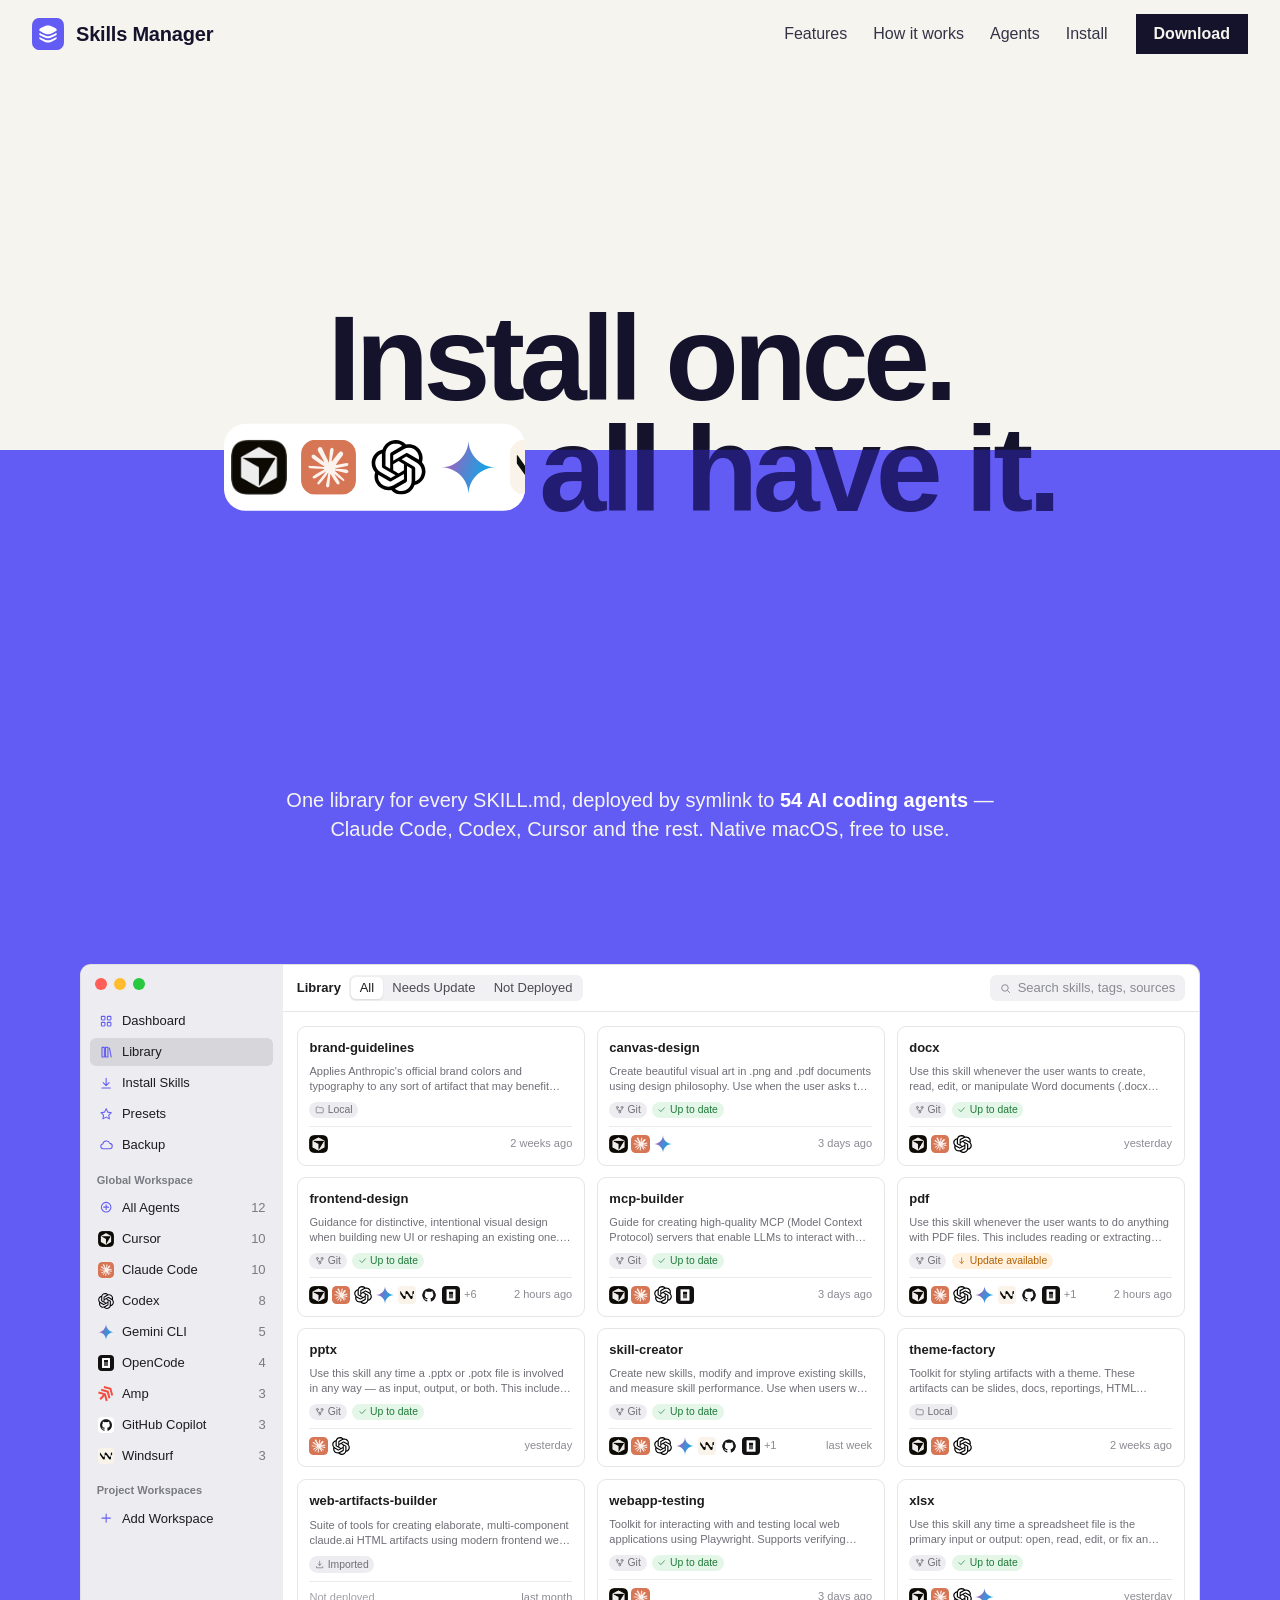
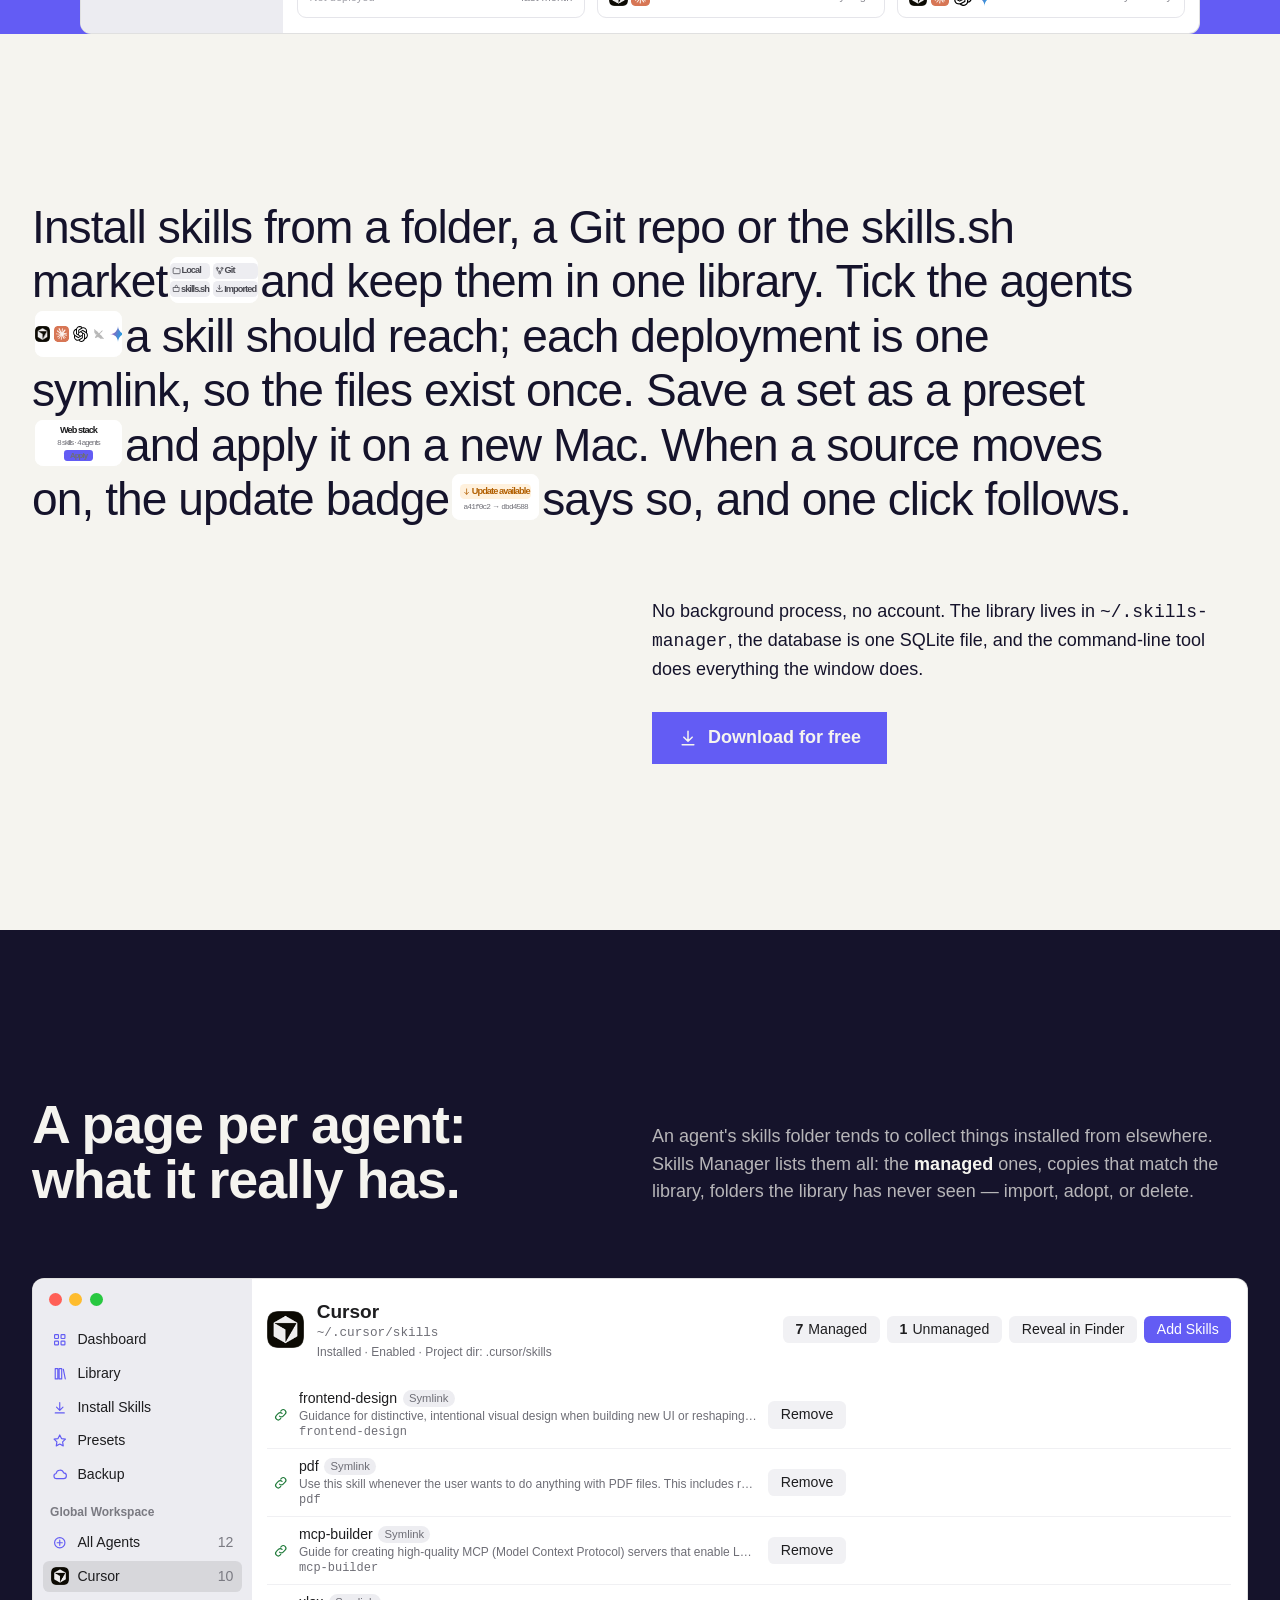
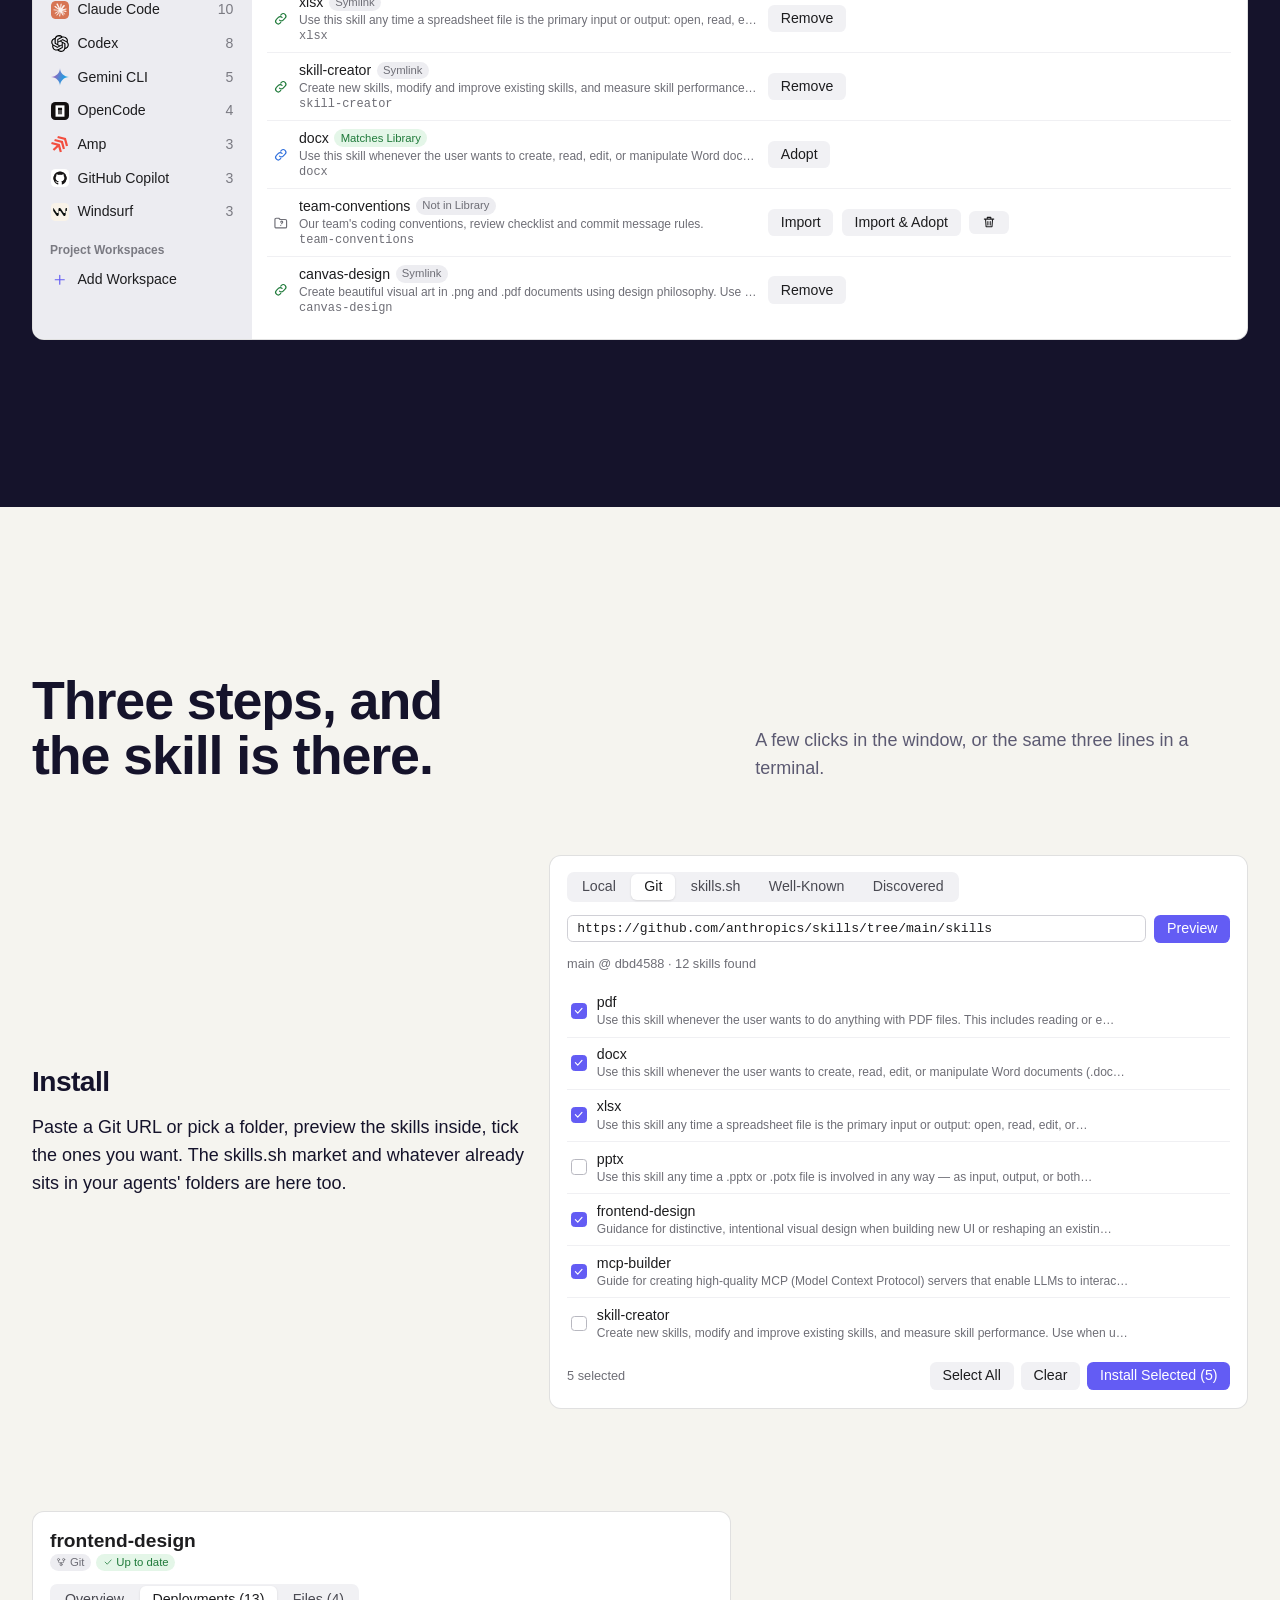
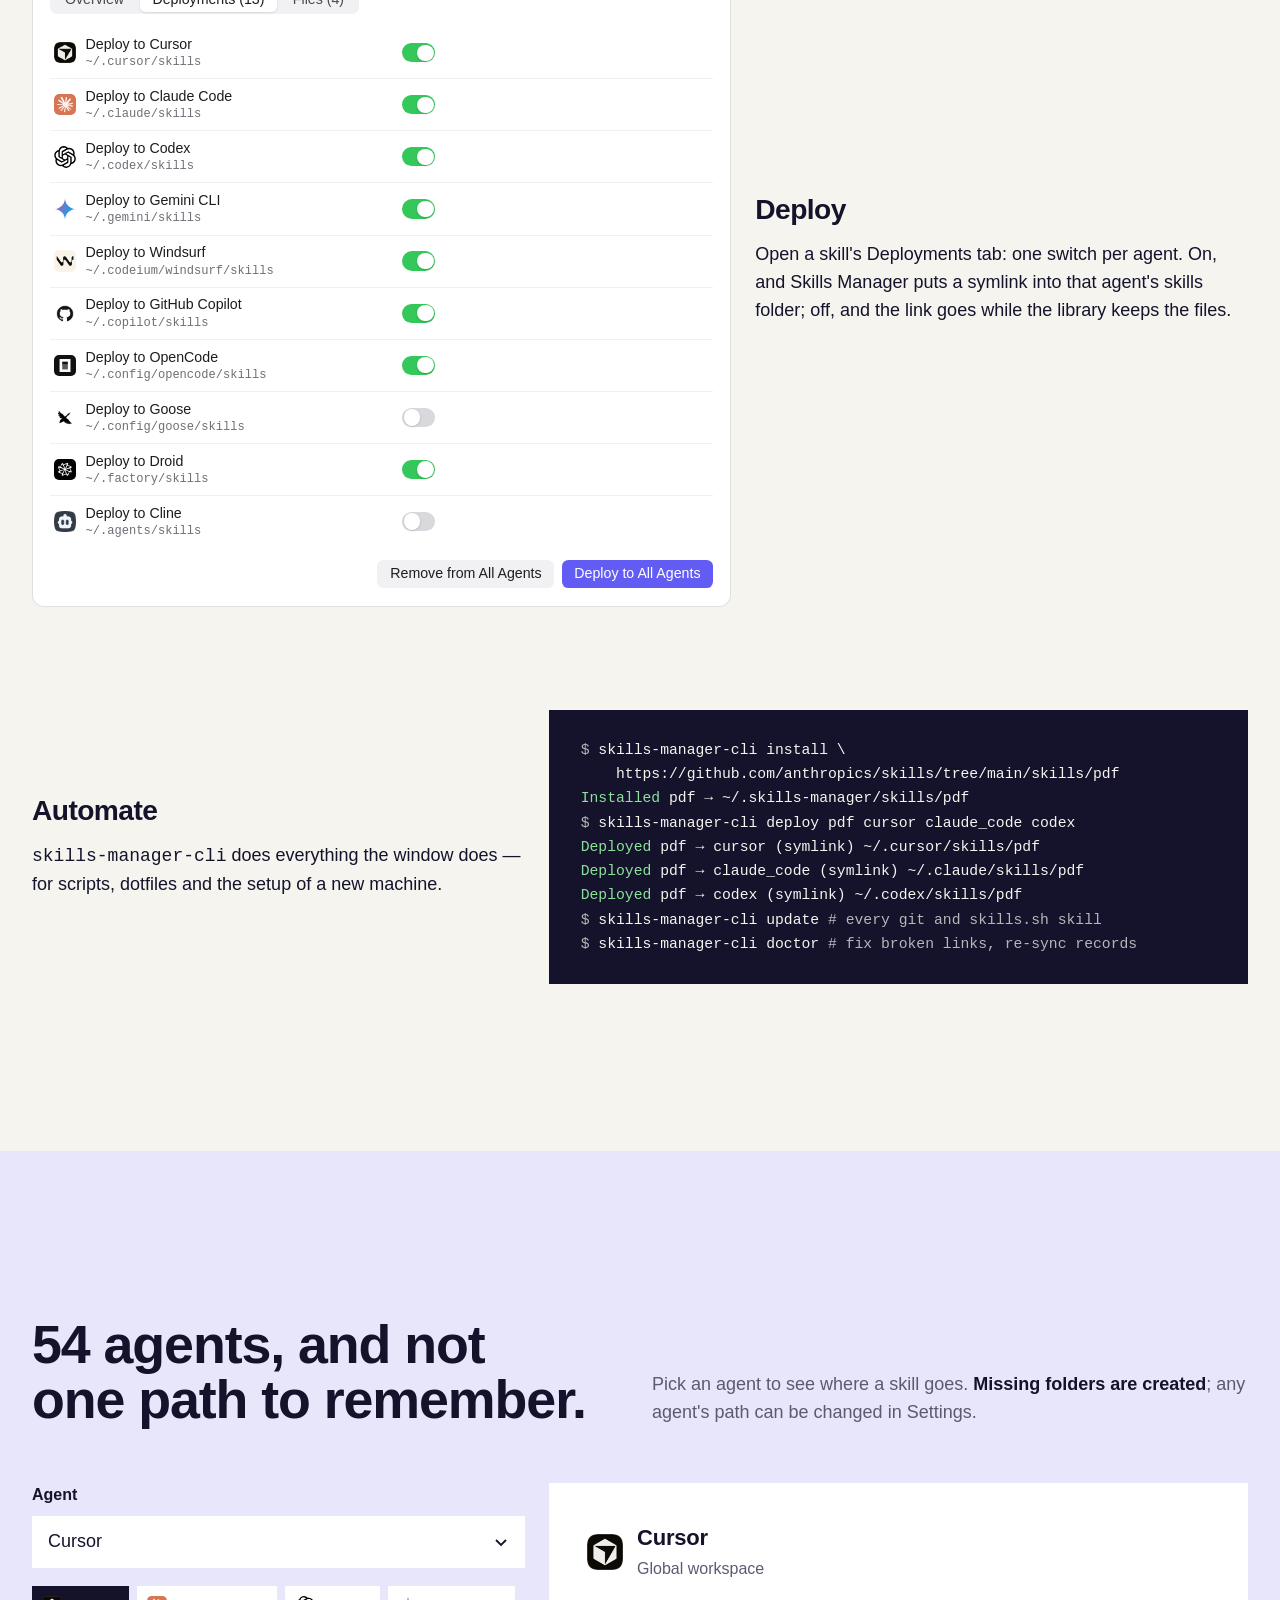
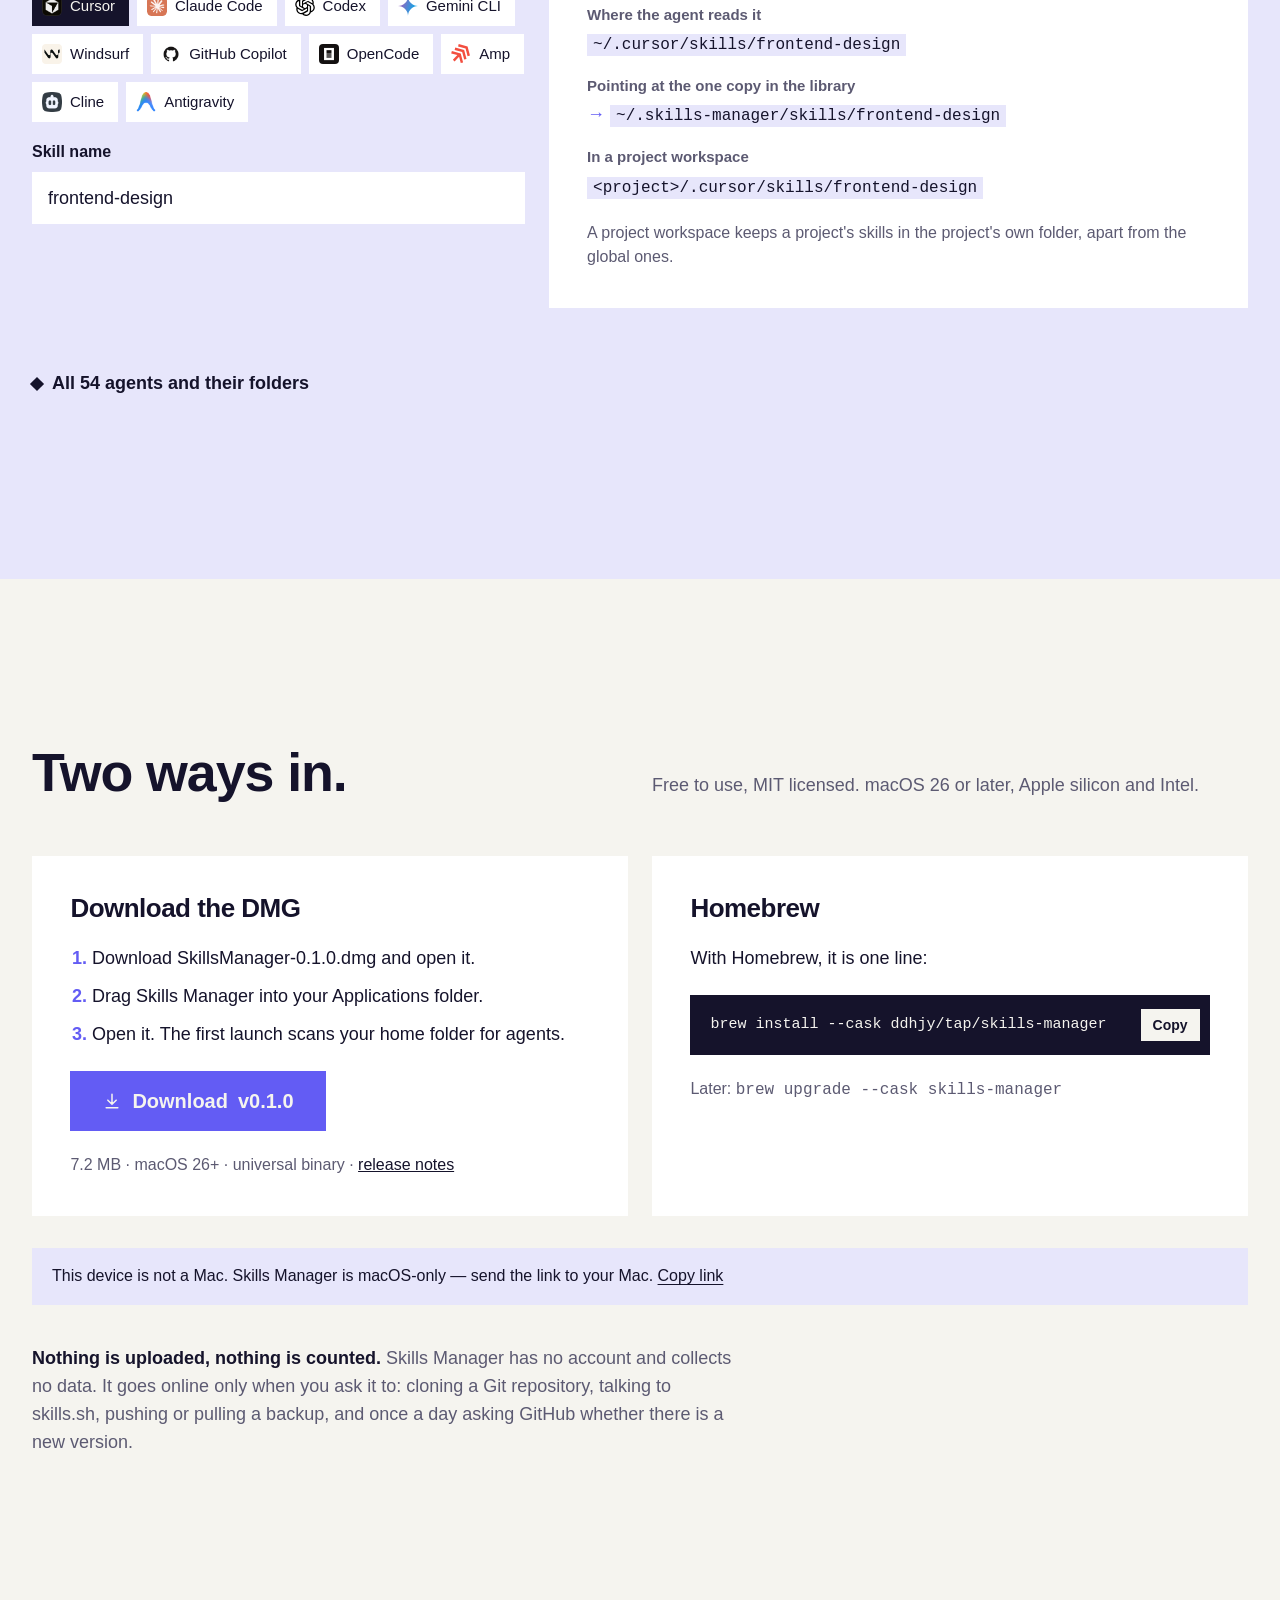
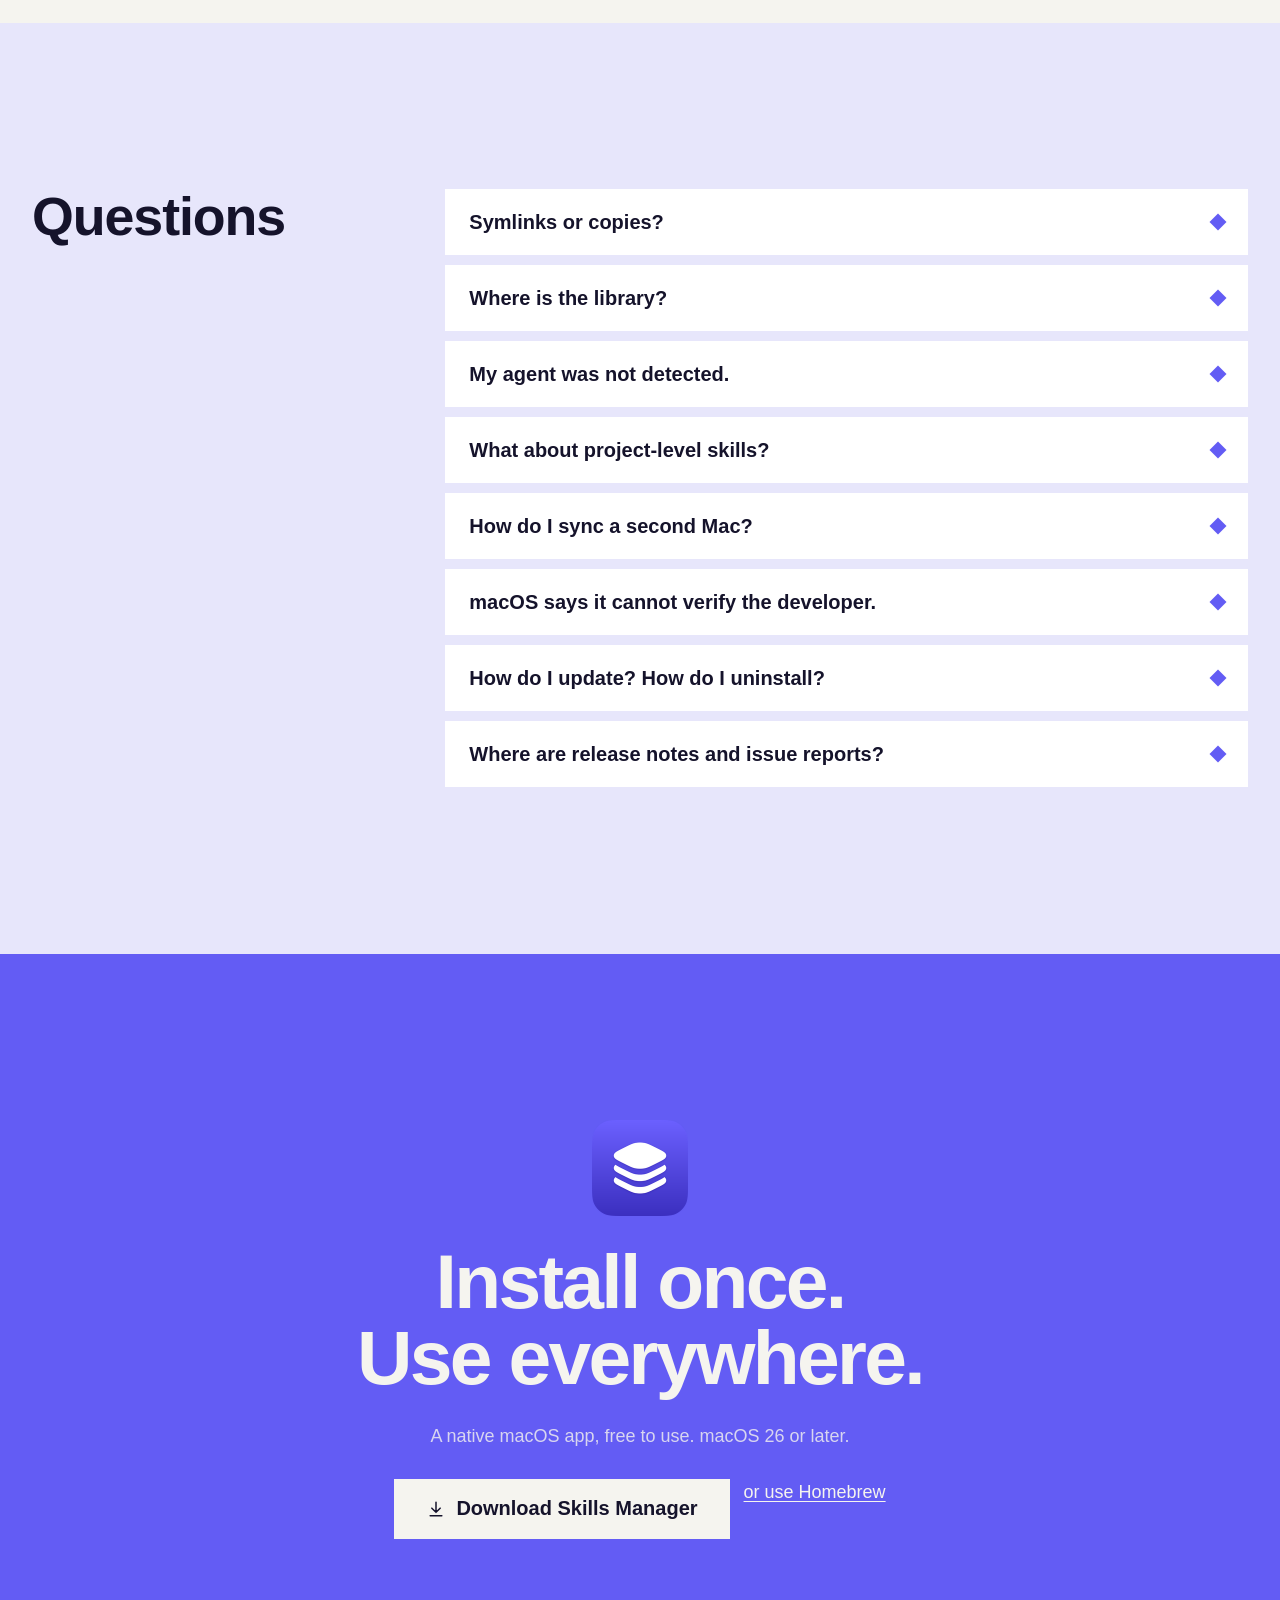
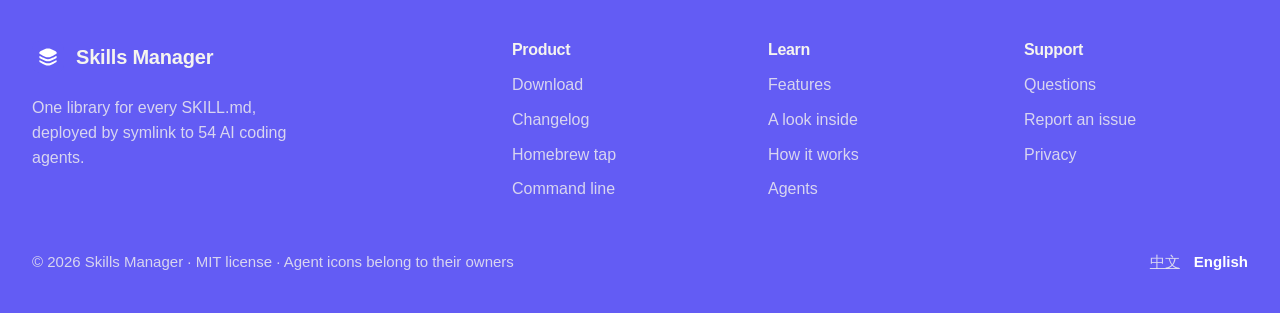
==== commit 84100727: "site: align public copy with private source distribution" ====
--- a/en/index.html
+++ b/en/index.html
@@ -4,7 +4,7 @@
 <meta charset="utf-8">
 <meta name="viewport" content="width=device-width, initial-scale=1, viewport-fit=cover">
 <title>Skills Manager — Install a skill once, every agent has it · macOS</title>
-<meta name="description" content="Skills Manager is a native macOS app that keeps your AI coding agents&#x27; skills (SKILL.md folders) in one library and deploys them by symlink to 54 agents: Claude Code, Codex, Cursor, Gemini CLI and more. Free and open source.">
+<meta name="description" content="Skills Manager is a native macOS app that keeps your AI coding agents&#x27; skills (SKILL.md folders) in one library and deploys them by symlink to 54 agents: Claude Code, Codex, Cursor, Gemini CLI and more. Free to use.">
 <meta name="color-scheme" content="light">
 <meta name="theme-color" content="#f5f4ef">
 <meta name="application-name" content="Skills Manager">
@@ -20,7 +20,7 @@
 <meta property="og:locale" content="en_US">
 <meta property="og:locale:alternate" content="zh_CN">
 <meta property="og:title" content="Skills Manager — Install a skill once, every agent has it">
-<meta property="og:description" content="One library for every SKILL.md, deployed by symlink to 54 AI coding agents. Native macOS, free and open source.">
+<meta property="og:description" content="One library for every SKILL.md, deployed by symlink to 54 AI coding agents. Native macOS, free to use.">
 <meta property="og:url" content="https://skillsmanager.suixinapp.com/en/">
 <meta property="og:image" content="https://skillsmanager.suixinapp.com/assets/img/og-en.png">
 <meta property="og:image:width" content="1200">
@@ -28,7 +28,7 @@
 <meta property="og:image:alt" content="Skills Manager: the headline “Install once. All have it.” across a paper field and a violet field, with a row of agent icons set into the sentence">
 <meta name="twitter:card" content="summary_large_image">
 <meta name="twitter:title" content="Skills Manager — Install a skill once, every agent has it">
-<meta name="twitter:description" content="One library for every SKILL.md, deployed by symlink to 54 AI coding agents. Native macOS, free and open source.">
+<meta name="twitter:description" content="One library for every SKILL.md, deployed by symlink to 54 AI coding agents. Native macOS, free to use.">
 <meta name="twitter:image" content="https://skillsmanager.suixinapp.com/assets/img/og-en.png">
 
 <link rel="icon" href="../assets/img/favicon.svg" type="image/svg+xml">
@@ -92,7 +92,7 @@
   <div class="hero-title">
     <h1 id="hero-title"><span class="line">Install once.</span><span class="line"><span class="slot" role="img" aria-label="Your agents"><span class="marquee" aria-hidden="true"><span class="track"><span class="tile"><img src="../assets/img/agents/cursor.png" alt="" loading="lazy" decoding="async"></span><span class="tile"><img src="../assets/img/agents/claude_code.svg" alt="" loading="lazy" decoding="async"></span><span class="tile"><img src="../assets/img/agents/codex.svg" alt="" loading="lazy" decoding="async"></span><span class="tile"><img src="../assets/img/agents/gemini_cli.svg" alt="" loading="lazy" decoding="async"></span><span class="tile"><img src="../assets/img/agents/windsurf.svg" alt="" loading="lazy" decoding="async"></span><span class="tile"><img src="../assets/img/agents/github_copilot.png" alt="" loading="lazy" decoding="async"></span><span class="tile"><img src="../assets/img/agents/opencode.png" alt="" loading="lazy" decoding="async"></span><span class="tile"><img src="../assets/img/agents/amp.svg" alt="" loading="lazy" decoding="async"></span><span class="tile"><img src="../assets/img/agents/cline.png" alt="" loading="lazy" decoding="async"></span><span class="tile"><img src="../assets/img/agents/antigravity.png" alt="" loading="lazy" decoding="async"></span><span class="tile"><img src="../assets/img/agents/kilo_code.svg" alt="" loading="lazy" decoding="async"></span><span class="tile"><img src="../assets/img/agents/roo_code.svg" alt="" loading="lazy" decoding="async"></span><span class="tile"><img src="../assets/img/agents/goose.png" alt="" loading="lazy" decoding="async"></span><span class="tile"><img src="../assets/img/agents/droid.svg" alt="" loading="lazy" decoding="async"></span><span class="tile"><img src="../assets/img/agents/warp.svg" alt="" loading="lazy" decoding="async"></span><span class="tile"><img src="../assets/img/agents/trae.svg" alt="" loading="lazy" decoding="async"></span><span class="tile"><img src="../assets/img/agents/kiro.svg" alt="" loading="lazy" decoding="async"></span><span class="tile"><img src="../assets/img/agents/qwen_code.png" alt="" loading="lazy" decoding="async"></span><span class="tile"><img src="../assets/img/agents/zencoder.png" alt="" loading="lazy" decoding="async"></span><span class="tile"><img src="../assets/img/agents/augment.svg" alt="" loading="lazy" decoding="async"></span><span class="tile"><img src="../assets/img/agents/continue.png" alt="" loading="lazy" decoding="async"></span><span class="tile"><img src="../assets/img/agents/junie.png" alt="" loading="lazy" decoding="async"></span><span class="tile"><img src="../assets/img/agents/openhands.png" alt="" loading="lazy" decoding="async"></span><span class="tile"><img src="../assets/img/agents/crush.png" alt="" loading="lazy" decoding="async"></span></span><span class="track"><span class="tile"><img src="../assets/img/agents/cursor.png" alt="" loading="lazy" decoding="async"></span><span class="tile"><img src="../assets/img/agents/claude_code.svg" alt="" loading="lazy" decoding="async"></span><span class="tile"><img src="../assets/img/agents/codex.svg" alt="" loading="lazy" decoding="async"></span><span class="tile"><img src="../assets/img/agents/gemini_cli.svg" alt="" loading="lazy" decoding="async"></span><span class="tile"><img src="../assets/img/agents/windsurf.svg" alt="" loading="lazy" decoding="async"></span><span class="tile"><img src="../assets/img/agents/github_copilot.png" alt="" loading="lazy" decoding="async"></span><span class="tile"><img src="../assets/img/agents/opencode.png" alt="" loading="lazy" decoding="async"></span><span class="tile"><img src="../assets/img/agents/amp.svg" alt="" loading="lazy" decoding="async"></span><span class="tile"><img src="../assets/img/agents/cline.png" alt="" loading="lazy" decoding="async"></span><span class="tile"><img src="../assets/img/agents/antigravity.png" alt="" loading="lazy" decoding="async"></span><span class="tile"><img src="../assets/img/agents/kilo_code.svg" alt="" loading="lazy" decoding="async"></span><span class="tile"><img src="../assets/img/agents/roo_code.svg" alt="" loading="lazy" decoding="async"></span><span class="tile"><img src="../assets/img/agents/goose.png" alt="" loading="lazy" decoding="async"></span><span class="tile"><img src="../assets/img/agents/droid.svg" alt="" loading="lazy" decoding="async"></span><span class="tile"><img src="../assets/img/agents/warp.svg" alt="" loading="lazy" decoding="async"></span><span class="tile"><img src="../assets/img/agents/trae.svg" alt="" loading="lazy" decoding="async"></span><span class="tile"><img src="../assets/img/agents/kiro.svg" alt="" loading="lazy" decoding="async"></span><span class="tile"><img src="../assets/img/agents/qwen_code.png" alt="" loading="lazy" decoding="async"></span><span class="tile"><img src="../assets/img/agents/zencoder.png" alt="" loading="lazy" decoding="async"></span><span class="tile"><img src="../assets/img/agents/augment.svg" alt="" loading="lazy" decoding="async"></span><span class="tile"><img src="../assets/img/agents/continue.png" alt="" loading="lazy" decoding="async"></span><span class="tile"><img src="../assets/img/agents/junie.png" alt="" loading="lazy" decoding="async"></span><span class="tile"><img src="../assets/img/agents/openhands.png" alt="" loading="lazy" decoding="async"></span><span class="tile"><img src="../assets/img/agents/crush.png" alt="" loading="lazy" decoding="async"></span></span></span></span>all have it.</span></h1>
   </div>
-  <p class="hero-sub">One library for every SKILL.md, deployed by symlink to <strong>54 AI coding agents</strong> — Claude Code, Codex, Cursor and the rest. Native macOS, free and open source.</p>
+  <p class="hero-sub">One library for every SKILL.md, deployed by symlink to <strong>54 AI coding agents</strong> — Claude Code, Codex, Cursor and the rest. Native macOS, free to use.</p>
 </section>
 
 <div class="stage" data-field="violet">
@@ -158,7 +158,7 @@
 
 <section id="install" class="section install grid" data-field="paper">
   <h2>Two ways in.</h2>
-  <div class="lede"><p>Free, open source, MIT licensed. macOS 26 or later, Apple silicon and Intel.</p></div>
+  <div class="lede"><p>Free to use, MIT licensed. macOS 26 or later, Apple silicon and Intel.</p></div>
   <div class="way reveal">
     <h3>Download the DMG</h3>
     <ol class="way-steps"><li>Download <span data-dmg-name>SkillsManager-0.1.0.dmg</span> and open it.</li><li>Drag Skills Manager into your Applications folder.</li><li>Open it. The first launch scans your home folder for agents.</li></ol>
@@ -186,7 +186,7 @@
   <div class="footer-cta">
     <img src="../assets/img/icon-192.png" width="96" height="96" alt="" loading="lazy" decoding="async">
     <h2>Install once.<br>Use everywhere.</h2>
-    <p>A native macOS app, free and open source. macOS 26 or later.</p>
+    <p>A native macOS app, free to use. macOS 26 or later.</p>
     <div class="cta">
       <a class="btn btn-paper btn-lg" data-download-dmg href="/download/SkillsManager-0.1.0.dmg"><svg viewBox="0 0 24 24" aria-hidden="true" class="i"><path d="M12 4v12m-5-5 5 5 5-5M5 20h14"/></svg>Download Skills Manager</a>
       <a class="link-btn" href="#install">or use Homebrew</a>
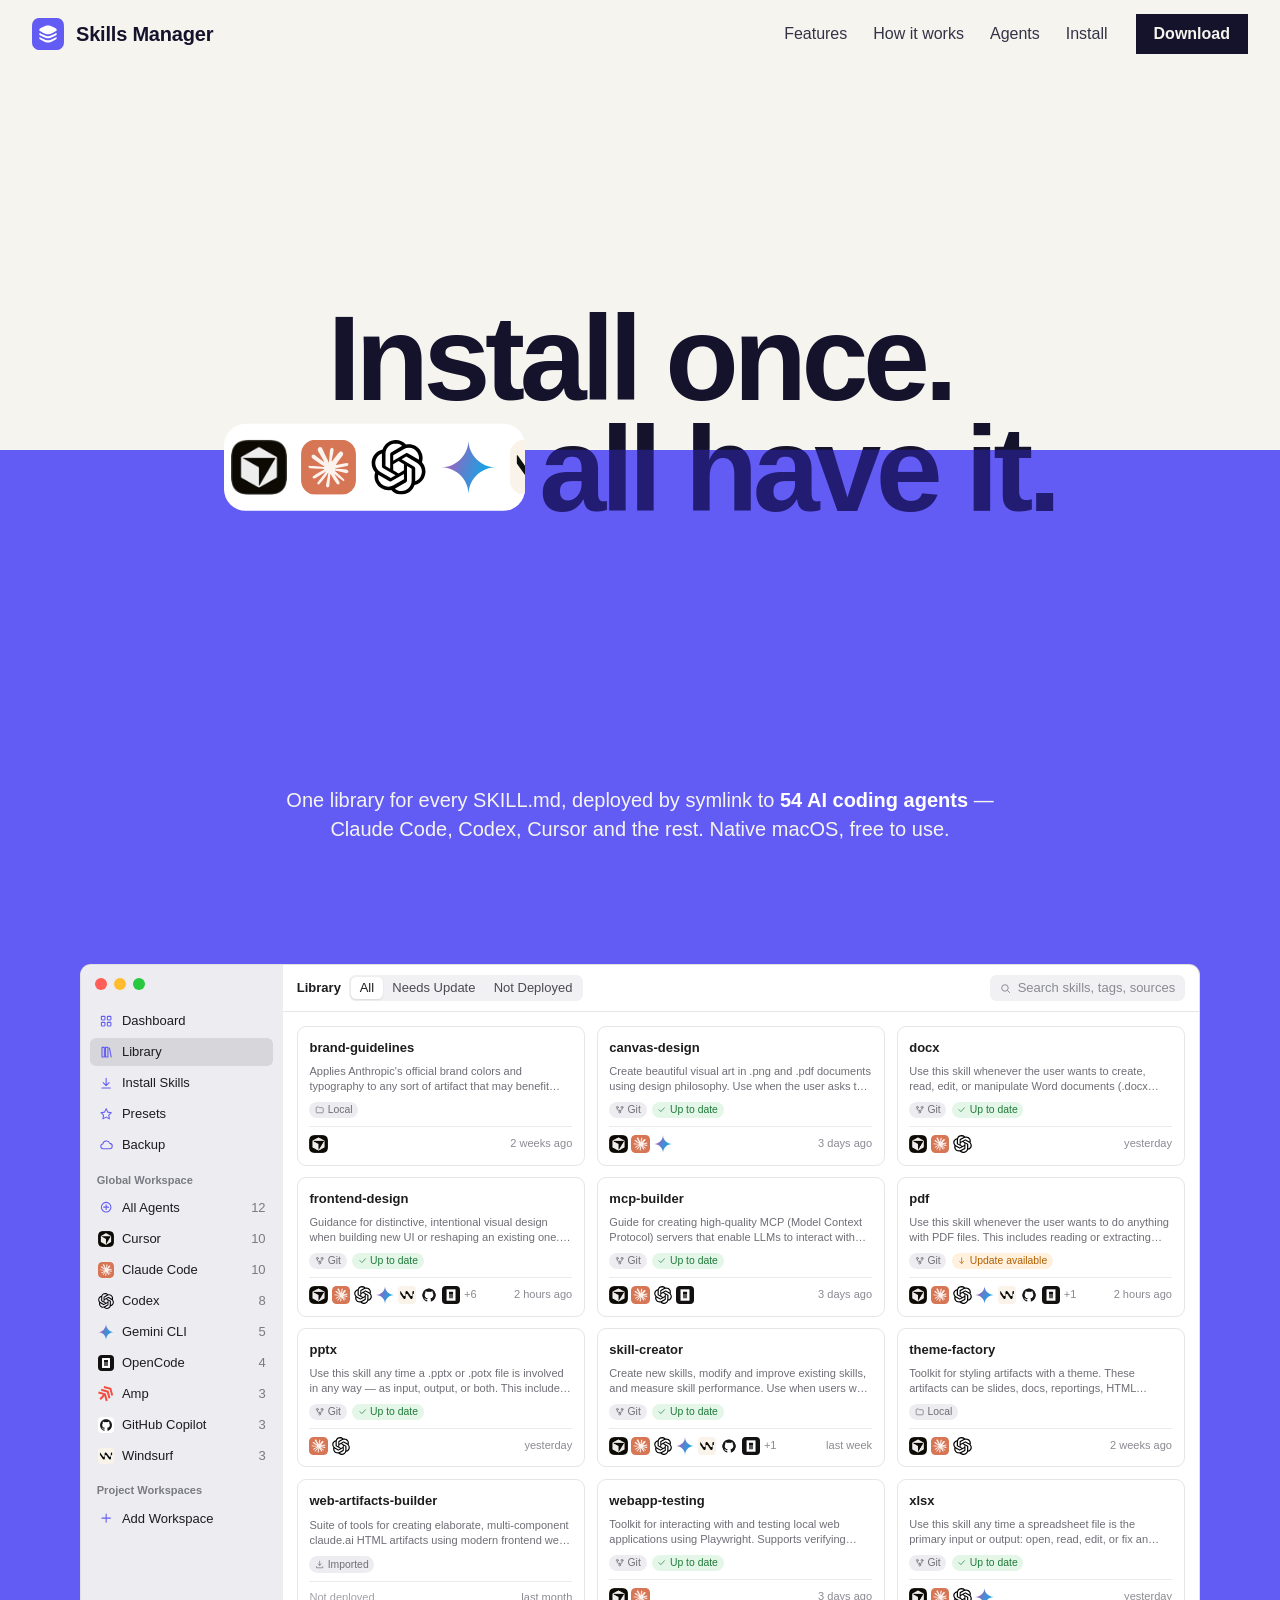
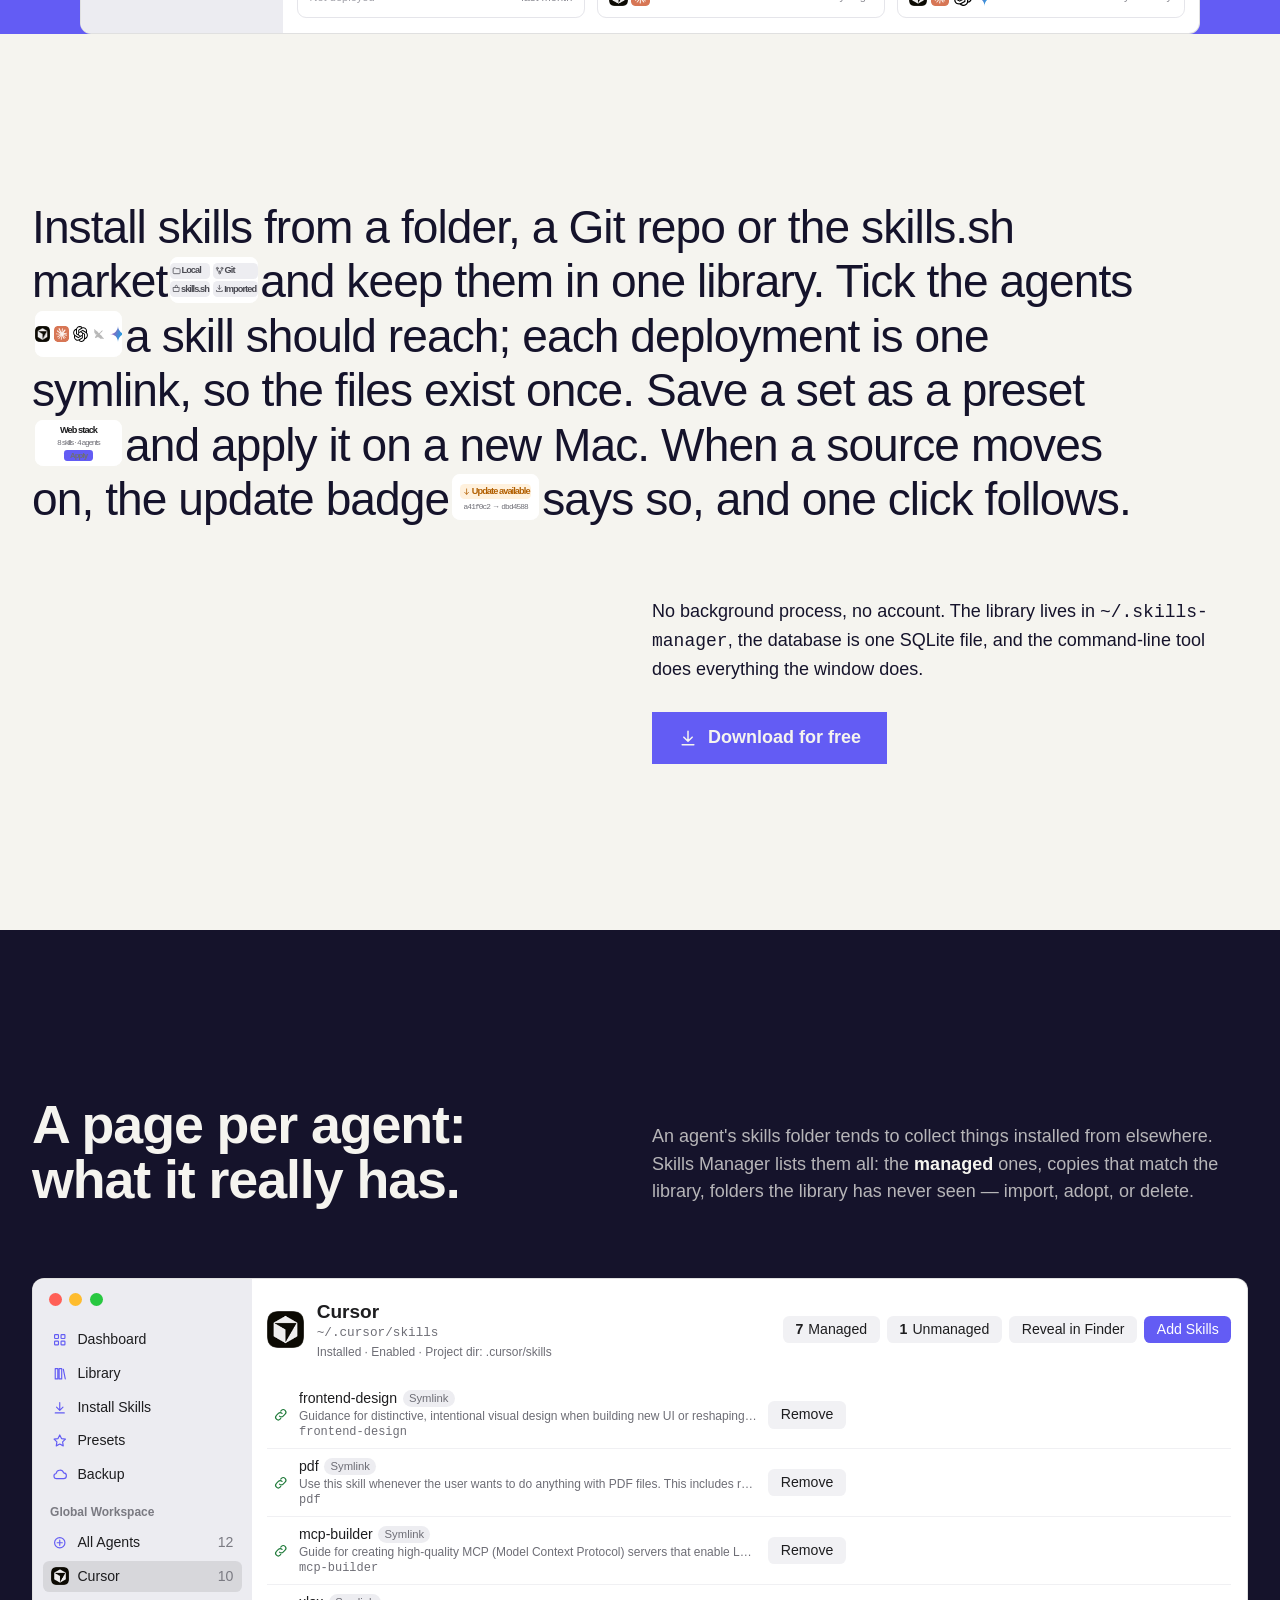
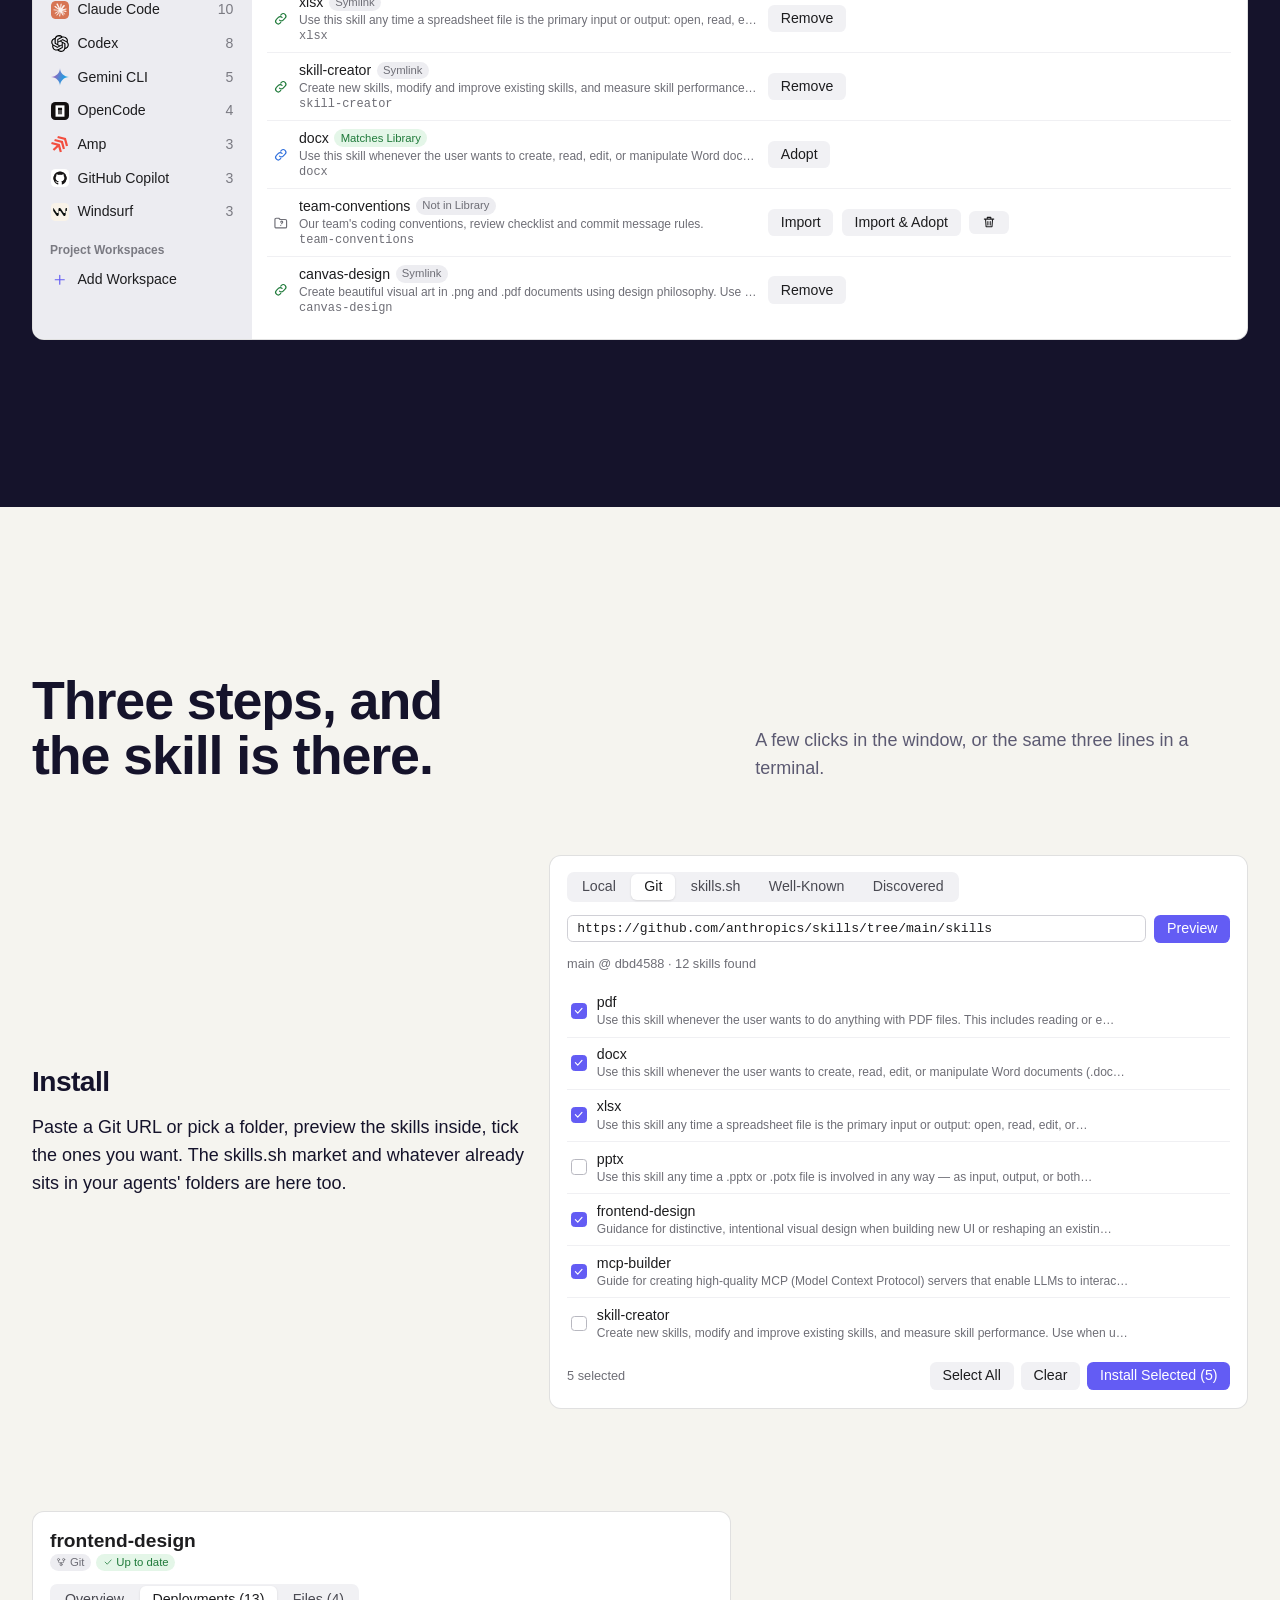
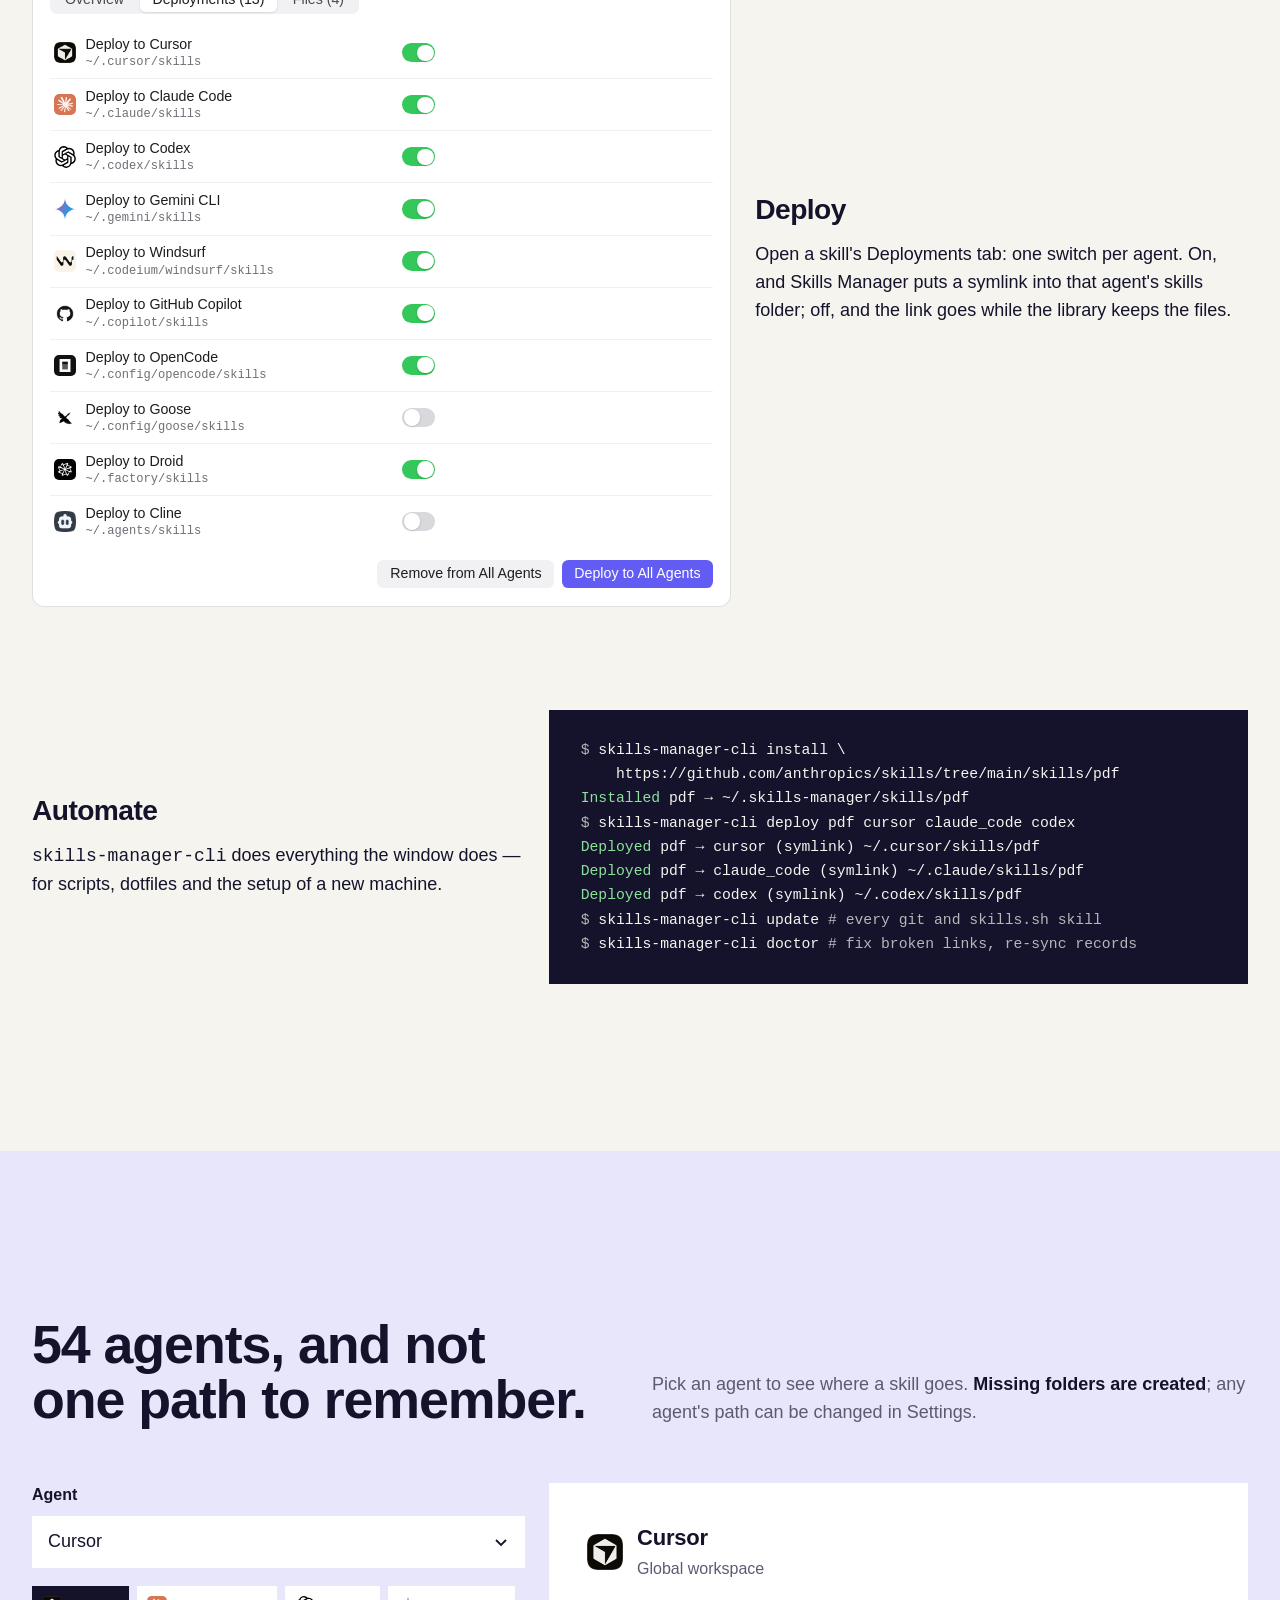
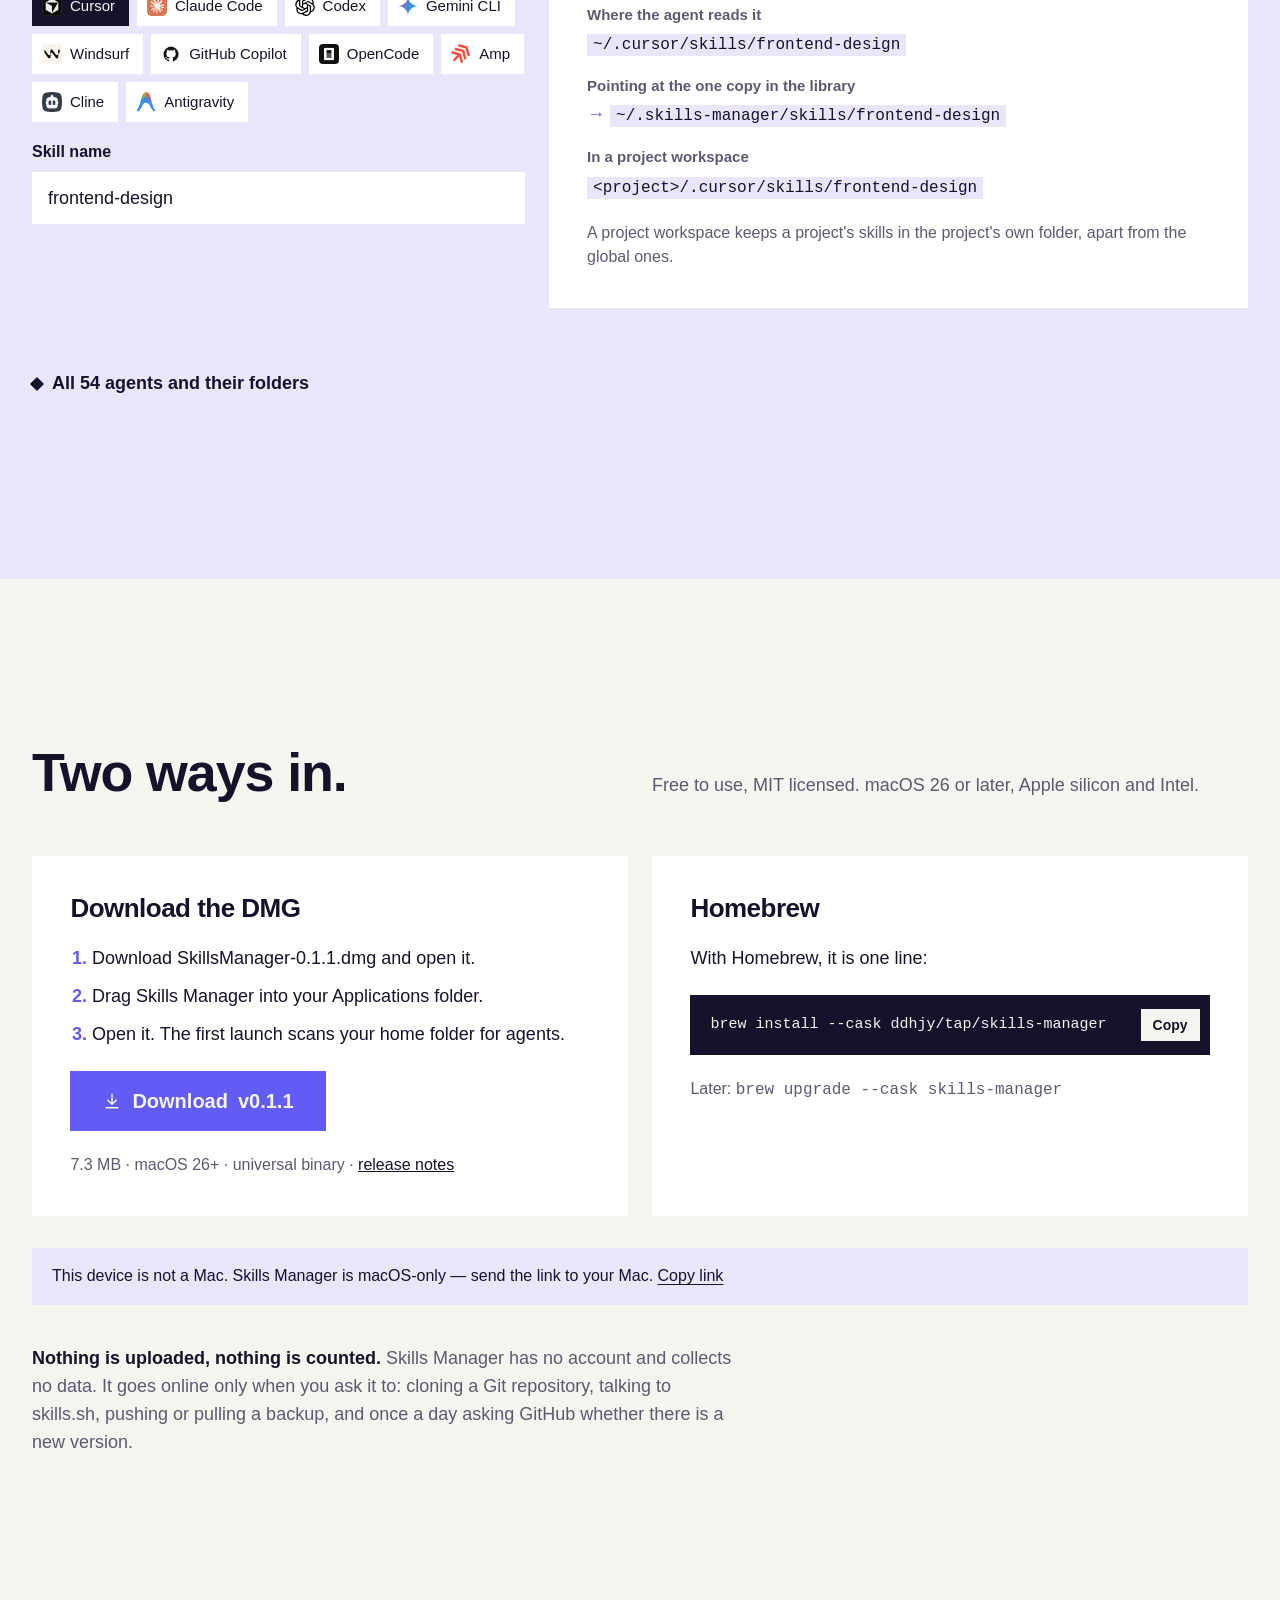
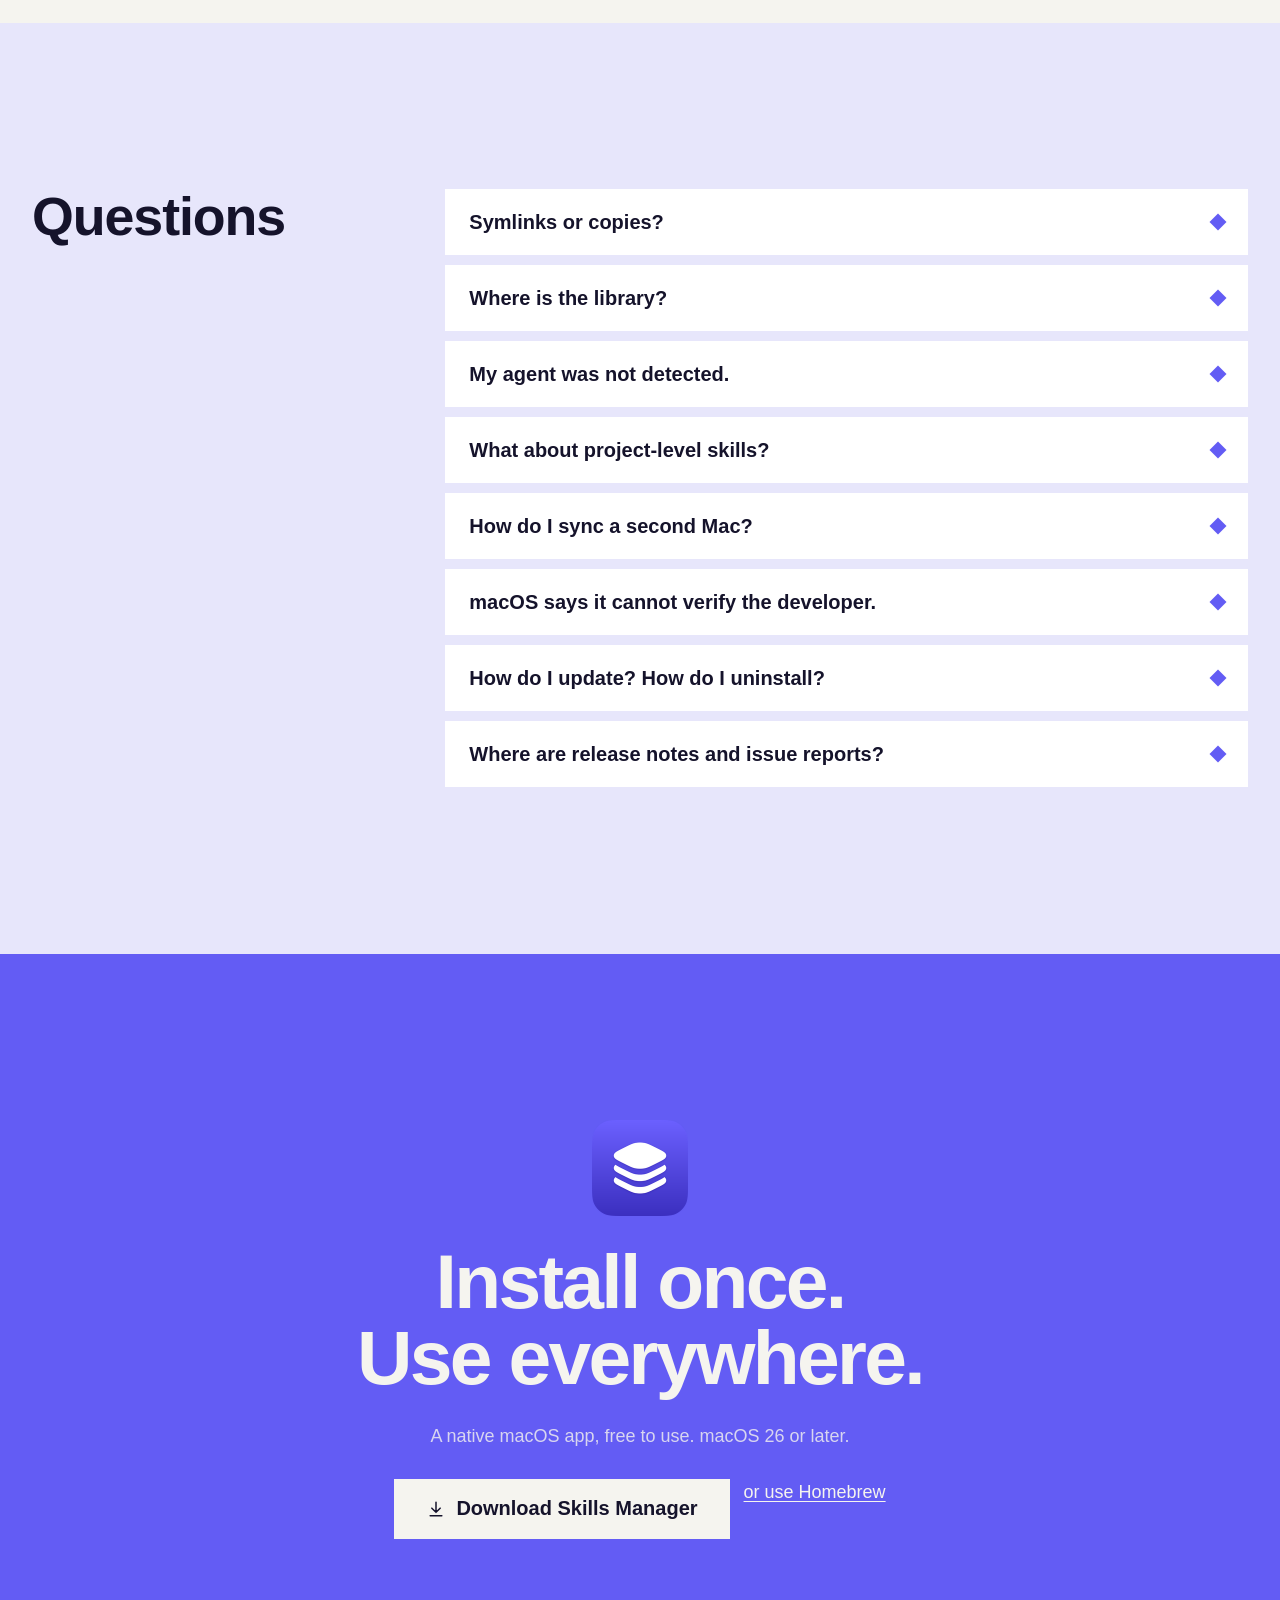
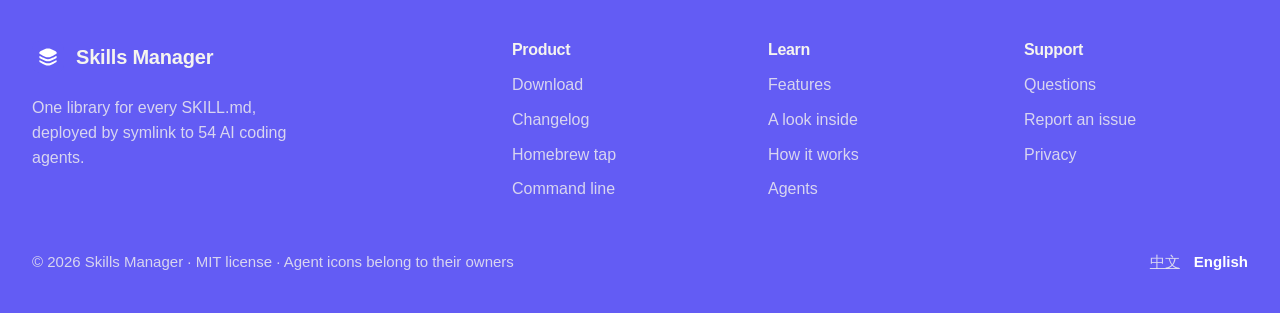
==== commit 973794ab: "site: v0.1.1" ====
--- a/en/index.html
+++ b/en/index.html
@@ -49,7 +49,7 @@
   "operatingSystem": "macOS 26",
   "applicationCategory": "DeveloperApplication",
   "description": "A native macOS app that keeps AI coding agents' skills (SKILL.md folders) in one library and deploys them by symlink to 54 agents, including Claude Code, Codex, Cursor and Gemini CLI.",
-  "softwareVersion": "0.1.0",
+  "softwareVersion": "0.1.1",
   "downloadUrl": "https://github.com/ddhjy/skills-manager-releases/releases/latest",
   "releaseNotes": "https://github.com/ddhjy/skills-manager-releases/releases",
   "offers": {
@@ -161,9 +161,9 @@
   <div class="lede"><p>Free to use, MIT licensed. macOS 26 or later, Apple silicon and Intel.</p></div>
   <div class="way reveal">
     <h3>Download the DMG</h3>
-    <ol class="way-steps"><li>Download <span data-dmg-name>SkillsManager-0.1.0.dmg</span> and open it.</li><li>Drag Skills Manager into your Applications folder.</li><li>Open it. The first launch scans your home folder for agents.</li></ol>
-    <div><a class="btn btn-violet btn-lg" data-download-dmg href="/download/SkillsManager-0.1.0.dmg"><svg viewBox="0 0 24 24" aria-hidden="true" class="i"><path d="M12 4v12m-5-5 5 5 5-5M5 20h14"/></svg>Download <span data-version>v0.1.0</span></a></div>
-    <p class="way-meta"><span data-dmg-size>7.2 MB</span> · macOS 26+ · universal binary · <a data-release-link href="https://github.com/ddhjy/skills-manager-releases/releases/latest">release notes</a></p>
+    <ol class="way-steps"><li>Download <span data-dmg-name>SkillsManager-0.1.1.dmg</span> and open it.</li><li>Drag Skills Manager into your Applications folder.</li><li>Open it. The first launch scans your home folder for agents.</li></ol>
+    <div><a class="btn btn-violet btn-lg" data-download-dmg href="/download/SkillsManager-0.1.1.dmg"><svg viewBox="0 0 24 24" aria-hidden="true" class="i"><path d="M12 4v12m-5-5 5 5 5-5M5 20h14"/></svg>Download <span data-version>v0.1.1</span></a></div>
+    <p class="way-meta"><span data-dmg-size>7.3 MB</span> · macOS 26+ · universal binary · <a data-release-link href="https://github.com/ddhjy/skills-manager-releases/releases/latest">release notes</a></p>
   </div>
   <div class="way reveal" style="--d:120ms">
     <h3>Homebrew</h3>
@@ -188,7 +188,7 @@
     <h2>Install once.<br>Use everywhere.</h2>
     <p>A native macOS app, free to use. macOS 26 or later.</p>
     <div class="cta">
-      <a class="btn btn-paper btn-lg" data-download-dmg href="/download/SkillsManager-0.1.0.dmg"><svg viewBox="0 0 24 24" aria-hidden="true" class="i"><path d="M12 4v12m-5-5 5 5 5-5M5 20h14"/></svg>Download Skills Manager</a>
+      <a class="btn btn-paper btn-lg" data-download-dmg href="/download/SkillsManager-0.1.1.dmg"><svg viewBox="0 0 24 24" aria-hidden="true" class="i"><path d="M12 4v12m-5-5 5 5 5-5M5 20h14"/></svg>Download Skills Manager</a>
       <a class="link-btn" href="#install">or use Homebrew</a>
     </div>
   </div>
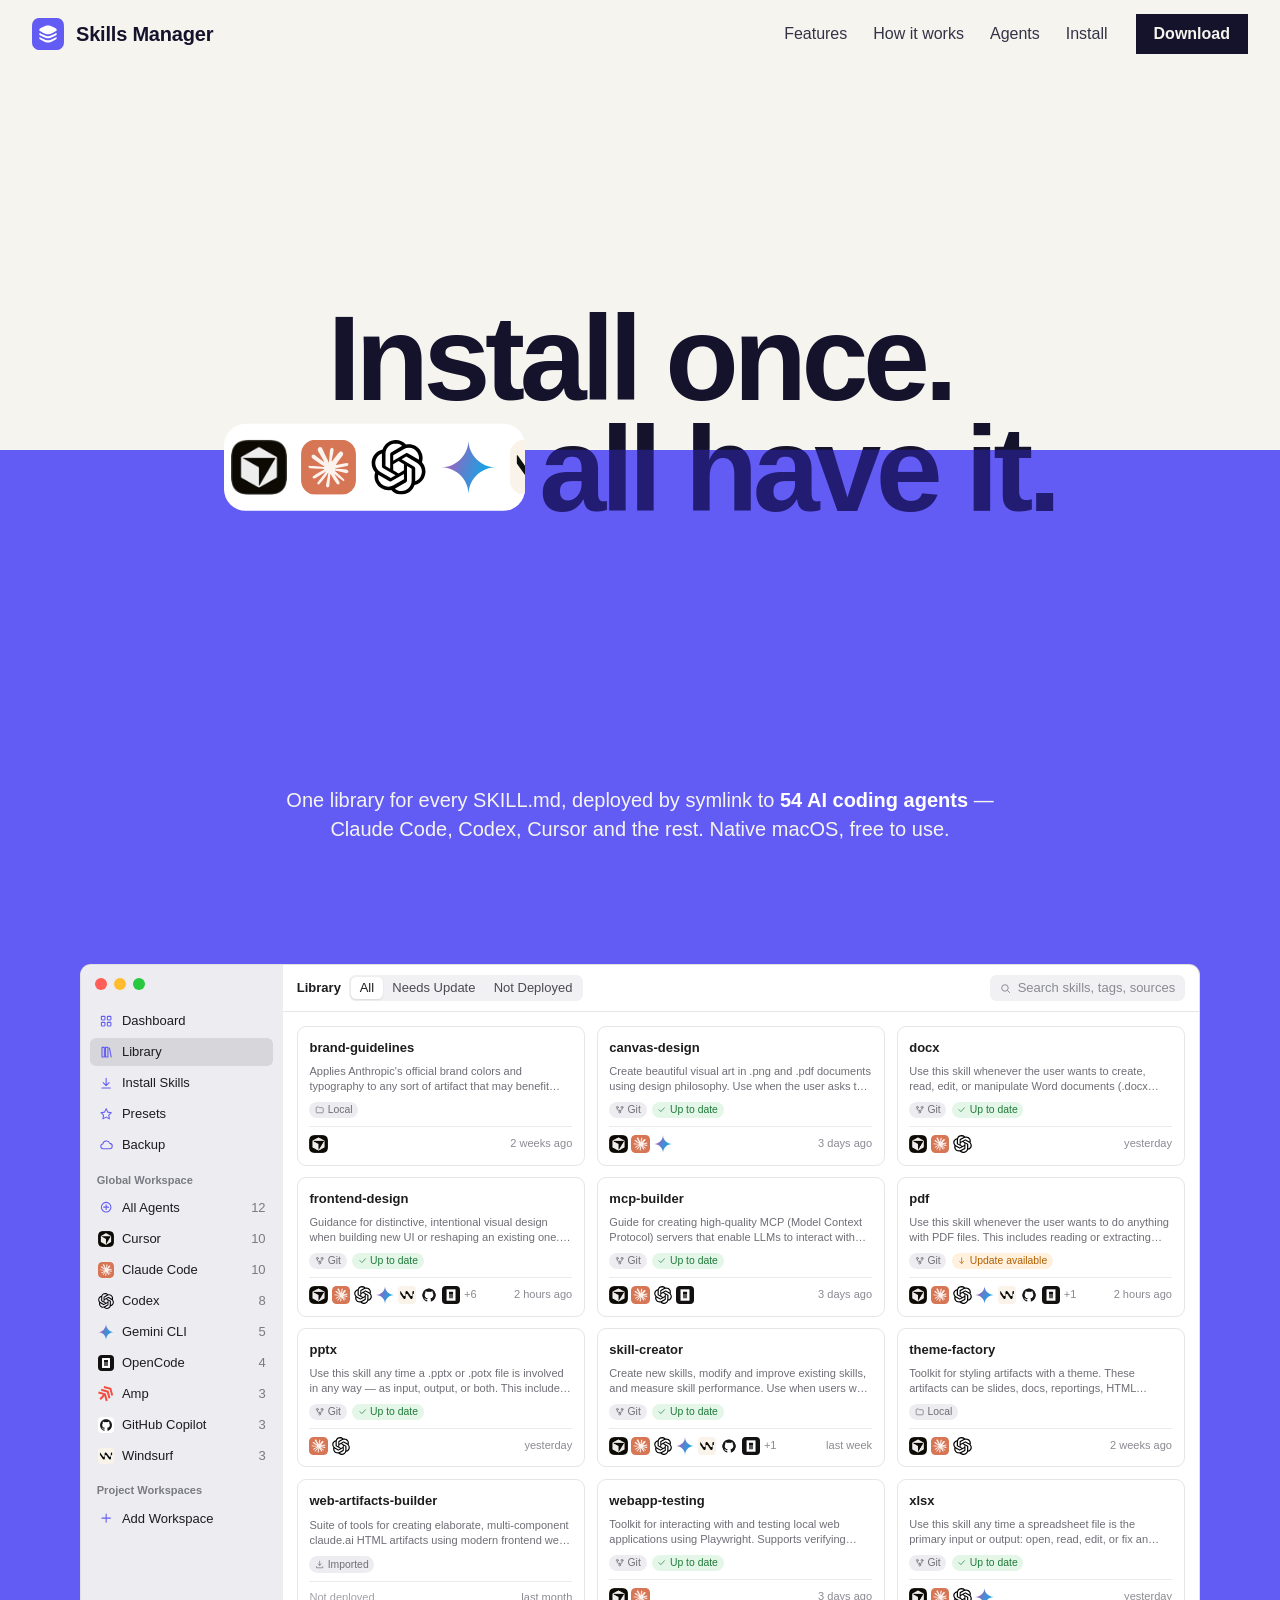
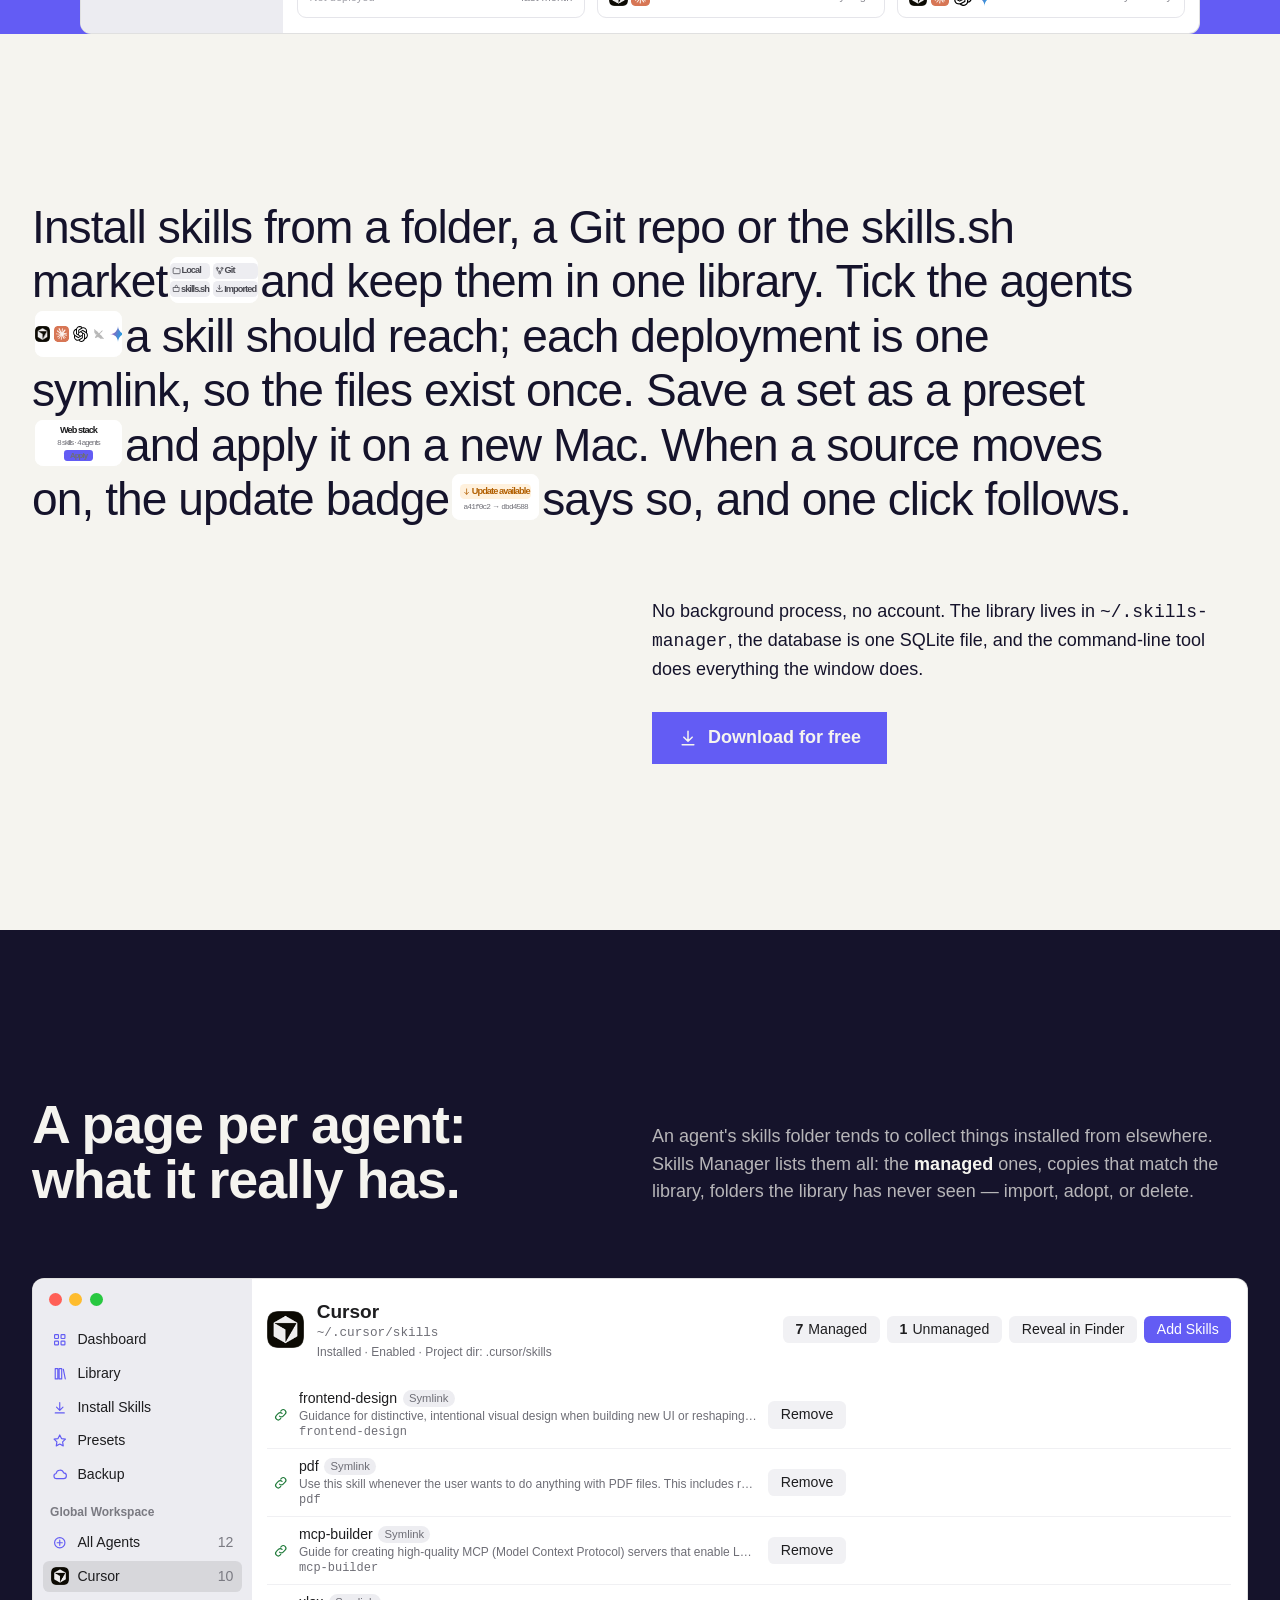
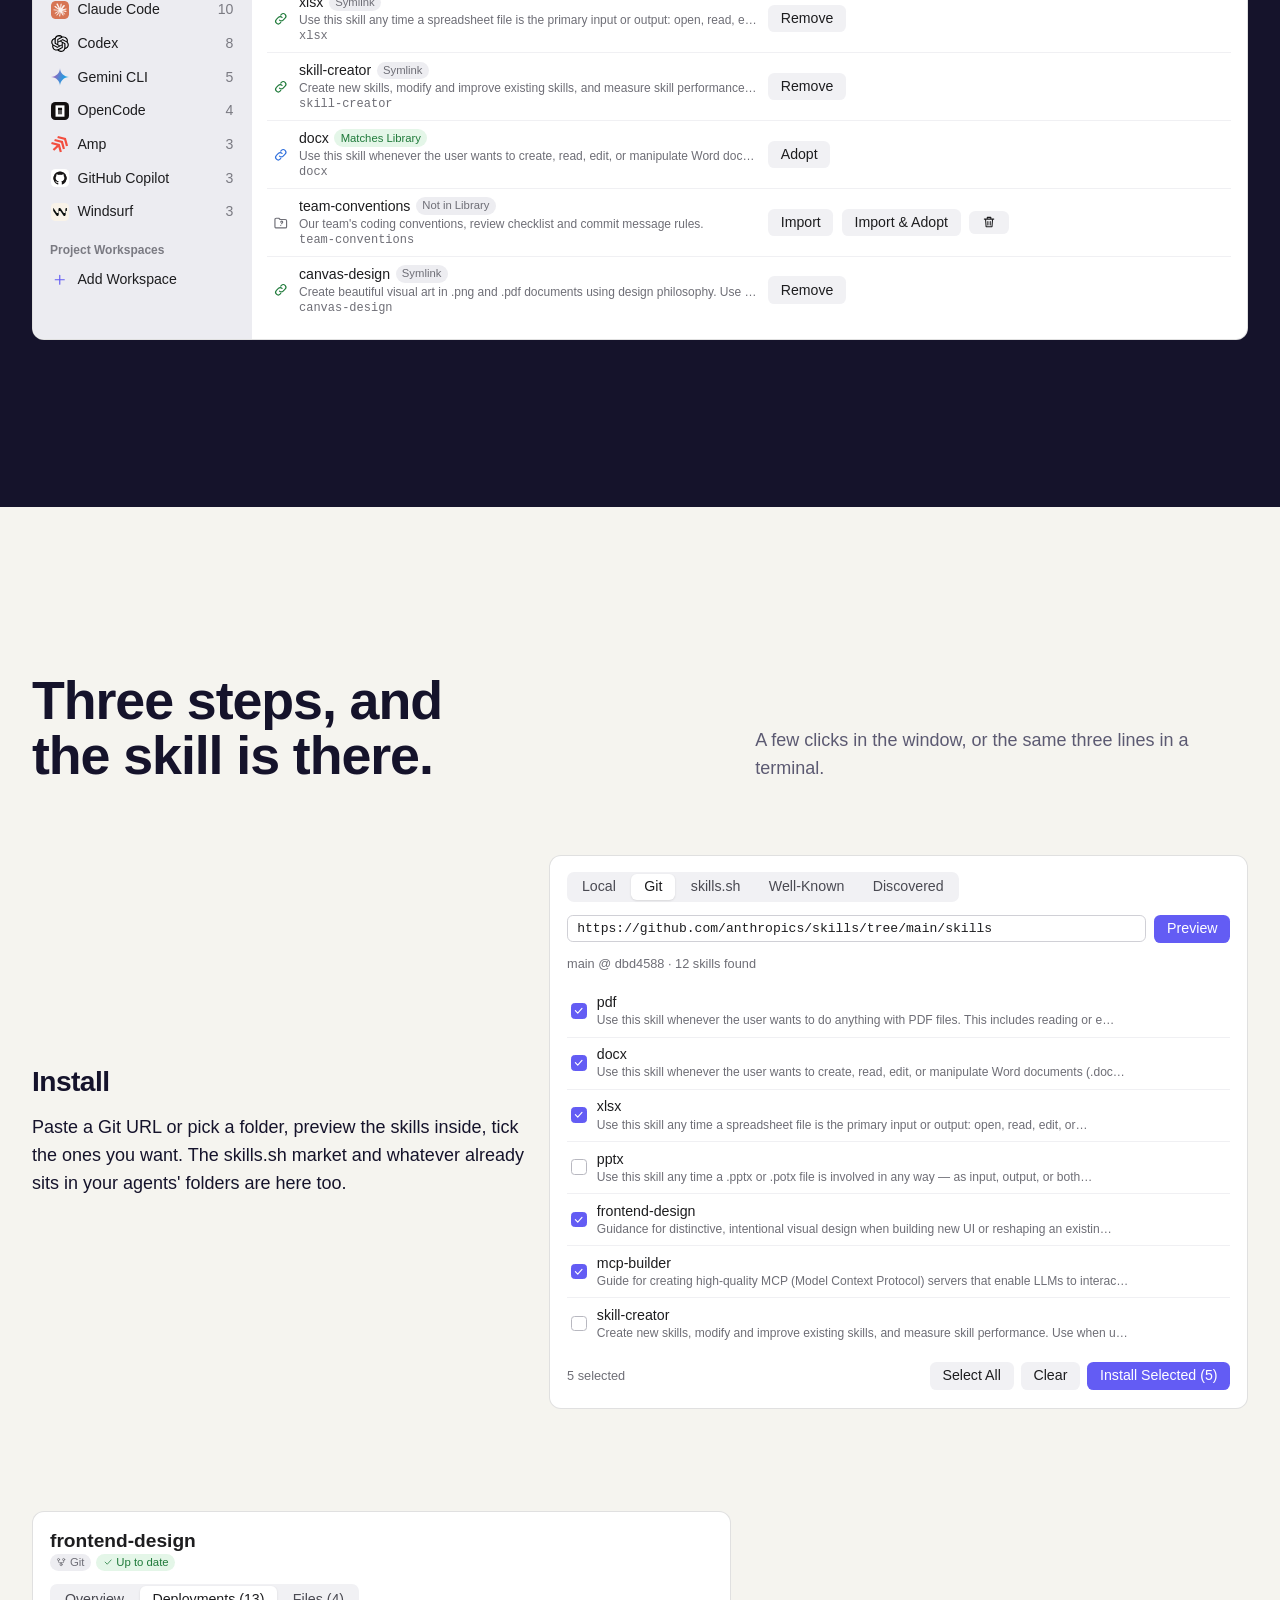
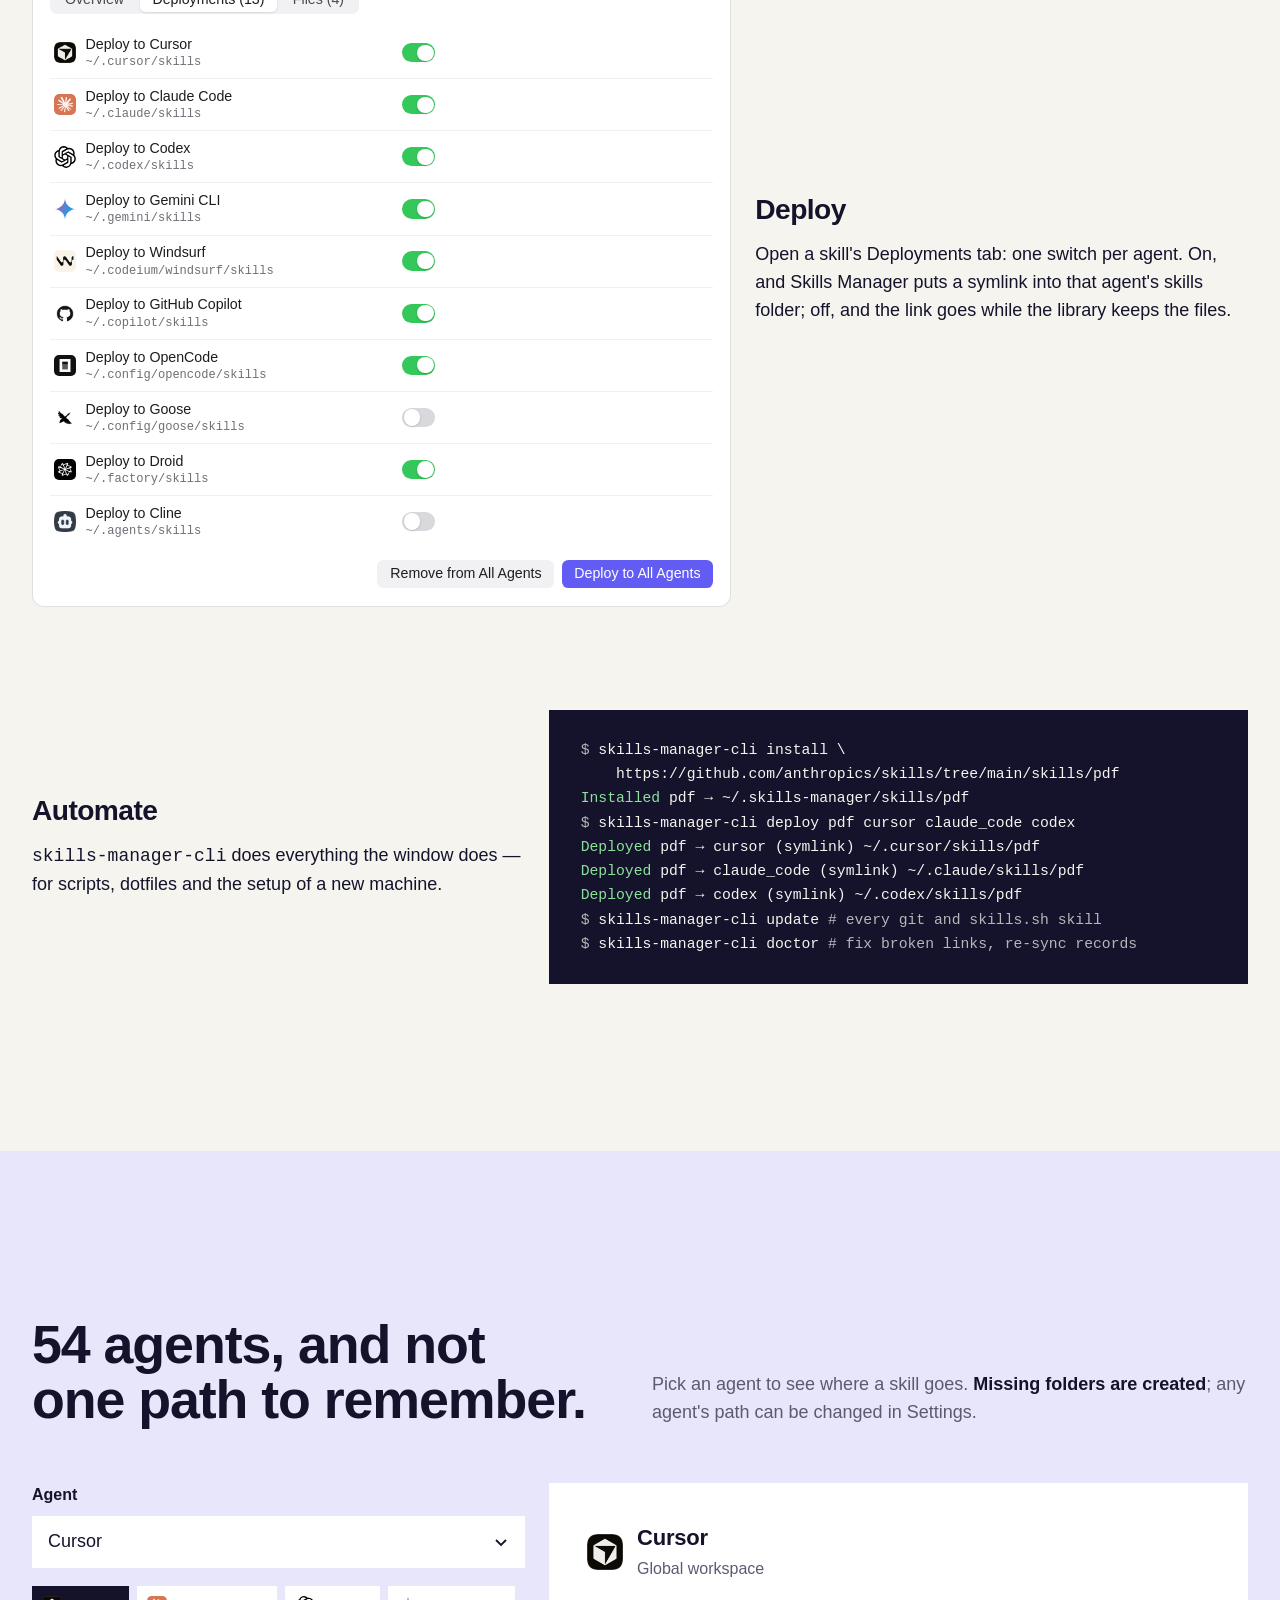
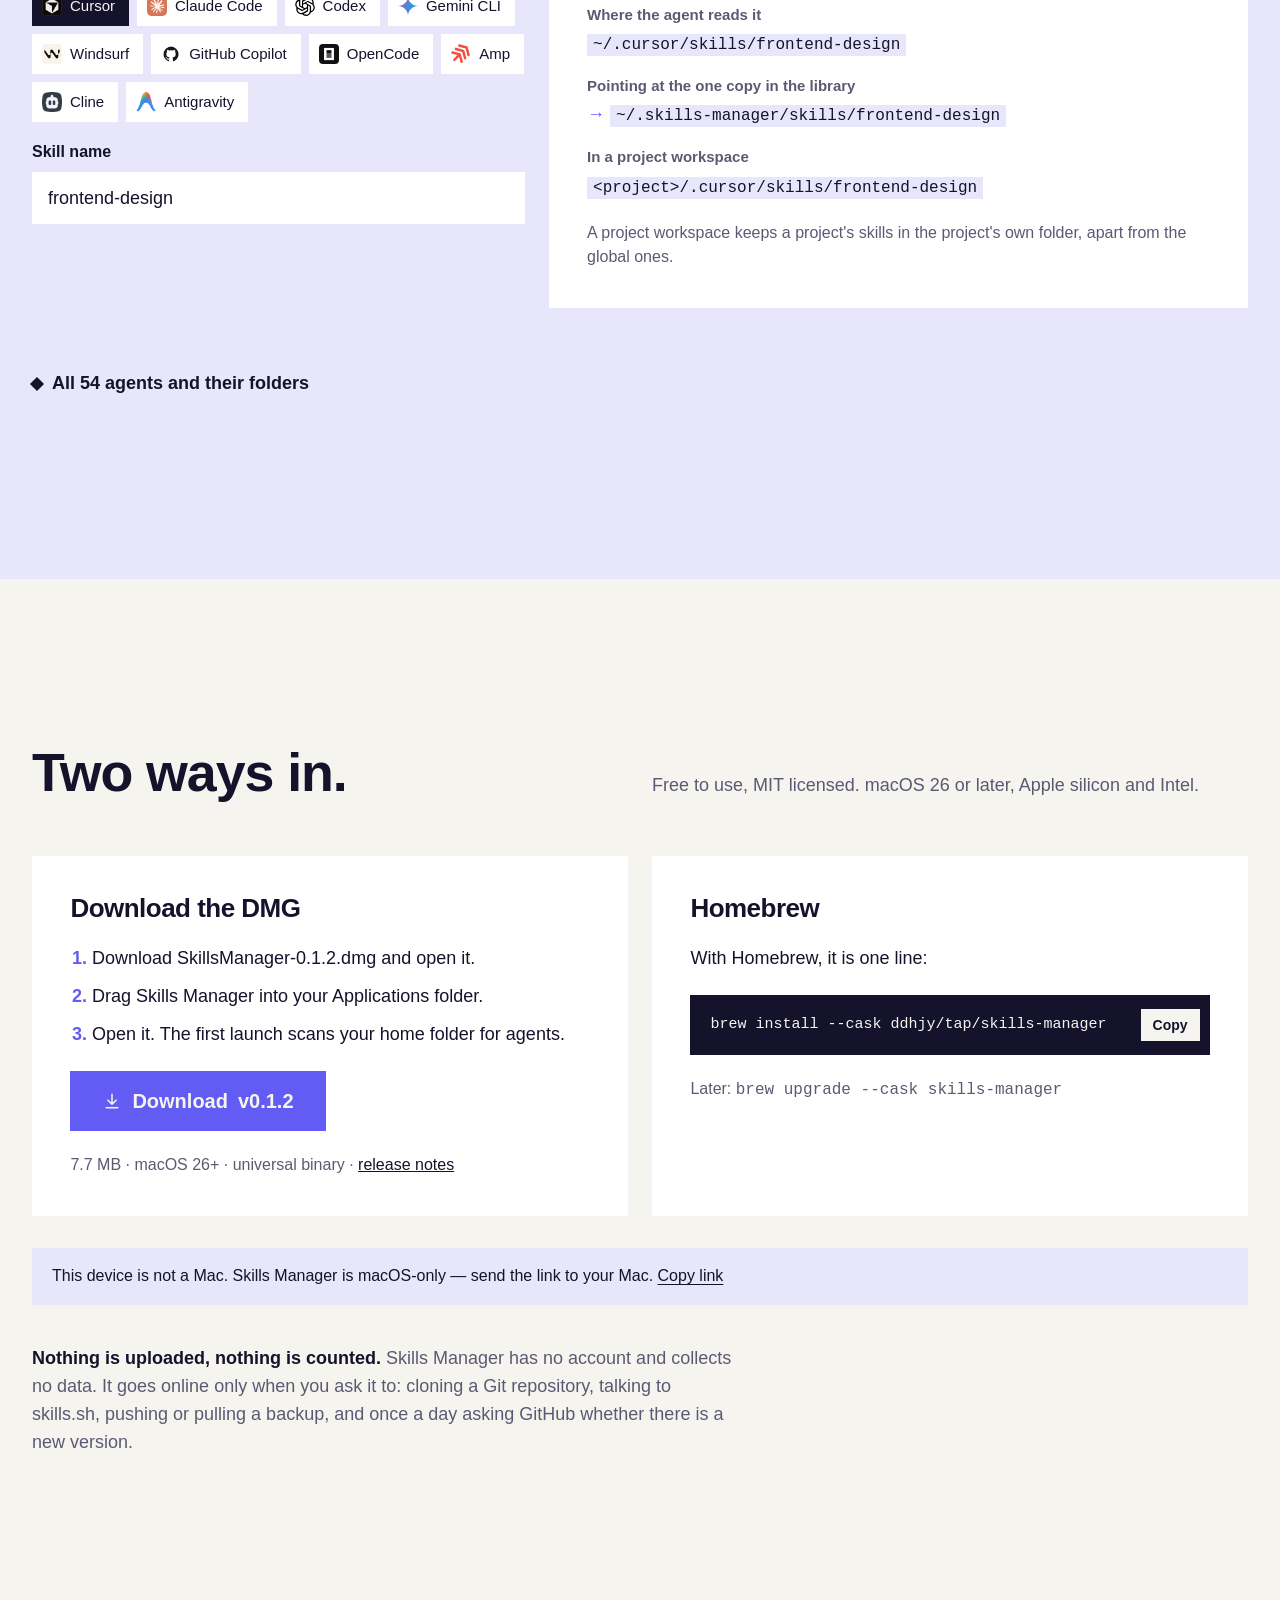
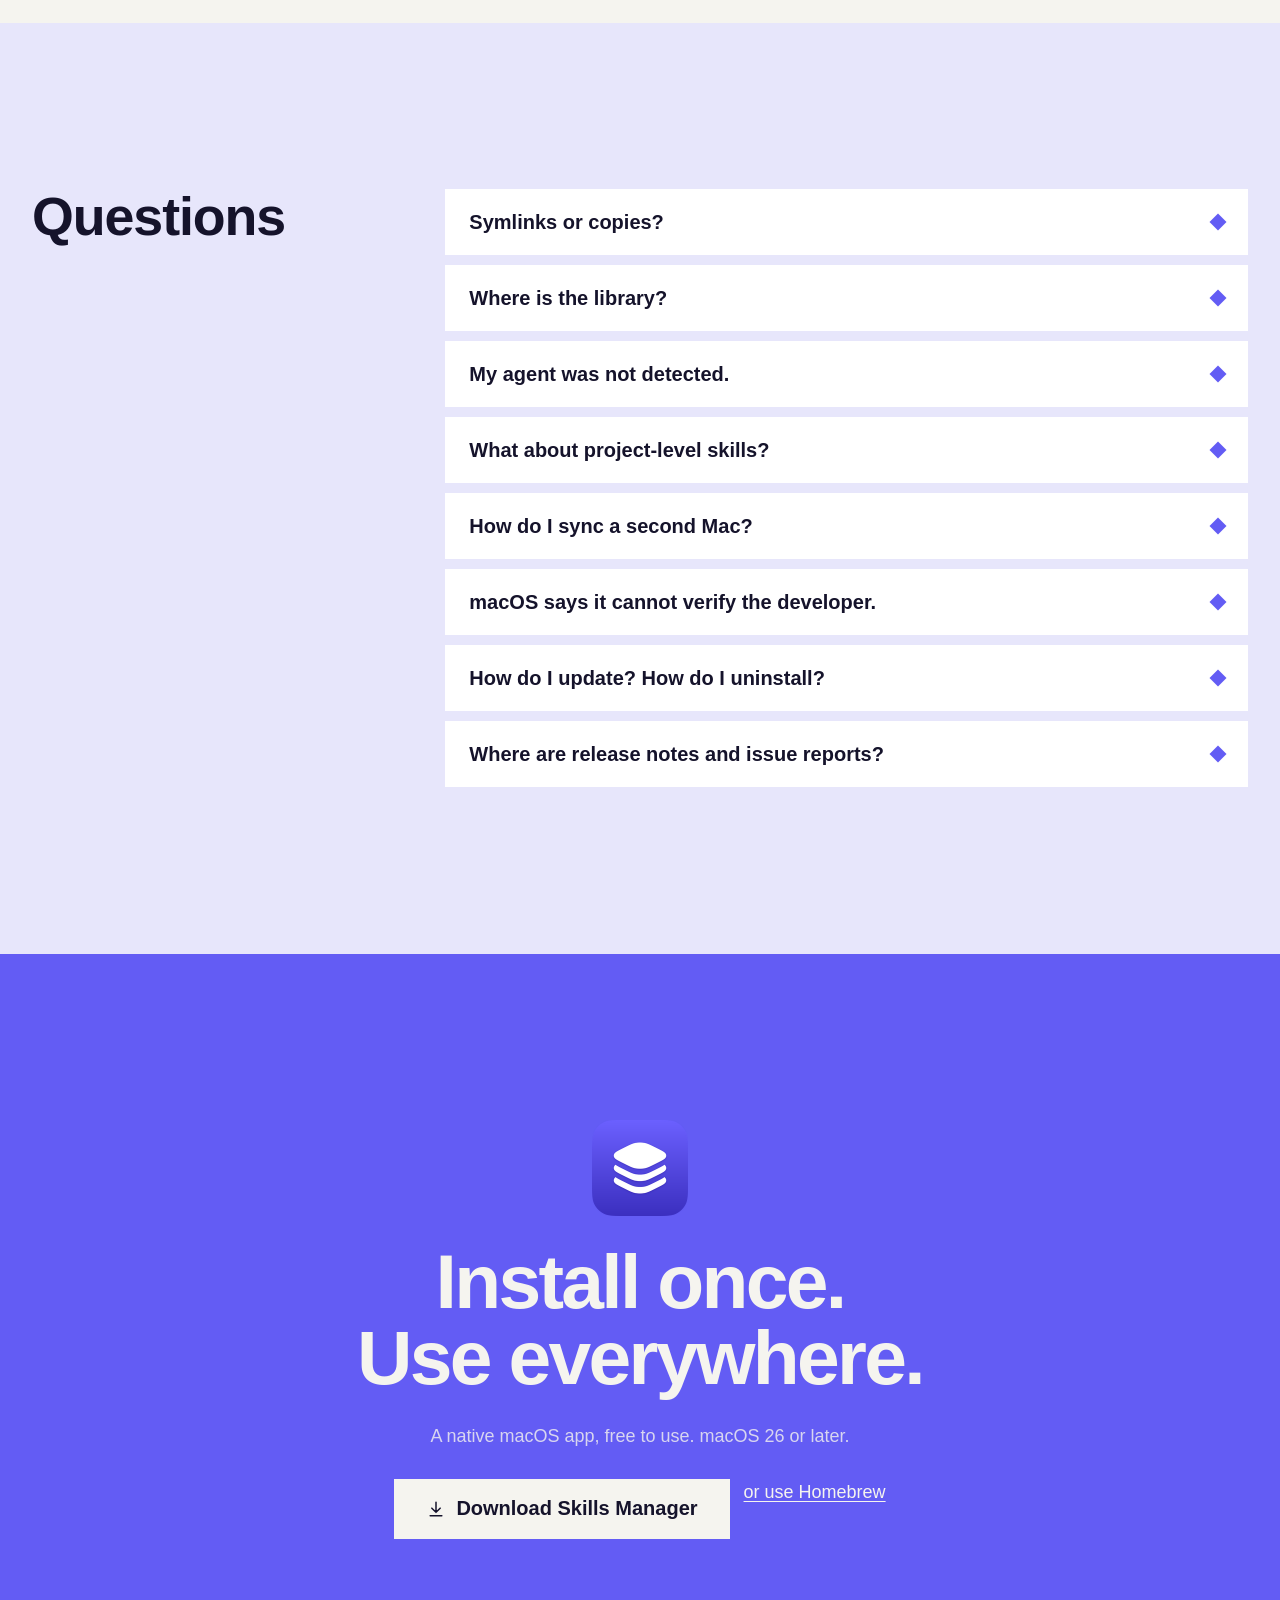
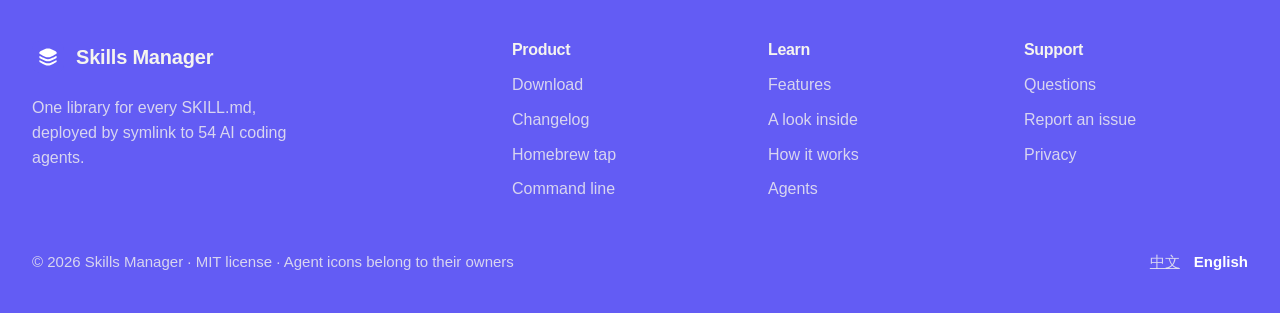
==== commit e7148d34: "site: v0.1.2" ====
--- a/en/index.html
+++ b/en/index.html
@@ -49,7 +49,7 @@
   "operatingSystem": "macOS 26",
   "applicationCategory": "DeveloperApplication",
   "description": "A native macOS app that keeps AI coding agents' skills (SKILL.md folders) in one library and deploys them by symlink to 54 agents, including Claude Code, Codex, Cursor and Gemini CLI.",
-  "softwareVersion": "0.1.1",
+  "softwareVersion": "0.1.2",
   "downloadUrl": "https://github.com/ddhjy/skills-manager-releases/releases/latest",
   "releaseNotes": "https://github.com/ddhjy/skills-manager-releases/releases",
   "offers": {
@@ -161,9 +161,9 @@
   <div class="lede"><p>Free to use, MIT licensed. macOS 26 or later, Apple silicon and Intel.</p></div>
   <div class="way reveal">
     <h3>Download the DMG</h3>
-    <ol class="way-steps"><li>Download <span data-dmg-name>SkillsManager-0.1.1.dmg</span> and open it.</li><li>Drag Skills Manager into your Applications folder.</li><li>Open it. The first launch scans your home folder for agents.</li></ol>
-    <div><a class="btn btn-violet btn-lg" data-download-dmg href="/download/SkillsManager-0.1.1.dmg"><svg viewBox="0 0 24 24" aria-hidden="true" class="i"><path d="M12 4v12m-5-5 5 5 5-5M5 20h14"/></svg>Download <span data-version>v0.1.1</span></a></div>
-    <p class="way-meta"><span data-dmg-size>7.3 MB</span> · macOS 26+ · universal binary · <a data-release-link href="https://github.com/ddhjy/skills-manager-releases/releases/latest">release notes</a></p>
+    <ol class="way-steps"><li>Download <span data-dmg-name>SkillsManager-0.1.2.dmg</span> and open it.</li><li>Drag Skills Manager into your Applications folder.</li><li>Open it. The first launch scans your home folder for agents.</li></ol>
+    <div><a class="btn btn-violet btn-lg" data-download-dmg href="/download/SkillsManager-0.1.2.dmg"><svg viewBox="0 0 24 24" aria-hidden="true" class="i"><path d="M12 4v12m-5-5 5 5 5-5M5 20h14"/></svg>Download <span data-version>v0.1.2</span></a></div>
+    <p class="way-meta"><span data-dmg-size>7.7 MB</span> · macOS 26+ · universal binary · <a data-release-link href="https://github.com/ddhjy/skills-manager-releases/releases/latest">release notes</a></p>
   </div>
   <div class="way reveal" style="--d:120ms">
     <h3>Homebrew</h3>
@@ -188,7 +188,7 @@
     <h2>Install once.<br>Use everywhere.</h2>
     <p>A native macOS app, free to use. macOS 26 or later.</p>
     <div class="cta">
-      <a class="btn btn-paper btn-lg" data-download-dmg href="/download/SkillsManager-0.1.1.dmg"><svg viewBox="0 0 24 24" aria-hidden="true" class="i"><path d="M12 4v12m-5-5 5 5 5-5M5 20h14"/></svg>Download Skills Manager</a>
+      <a class="btn btn-paper btn-lg" data-download-dmg href="/download/SkillsManager-0.1.2.dmg"><svg viewBox="0 0 24 24" aria-hidden="true" class="i"><path d="M12 4v12m-5-5 5 5 5-5M5 20h14"/></svg>Download Skills Manager</a>
       <a class="link-btn" href="#install">or use Homebrew</a>
     </div>
   </div>
